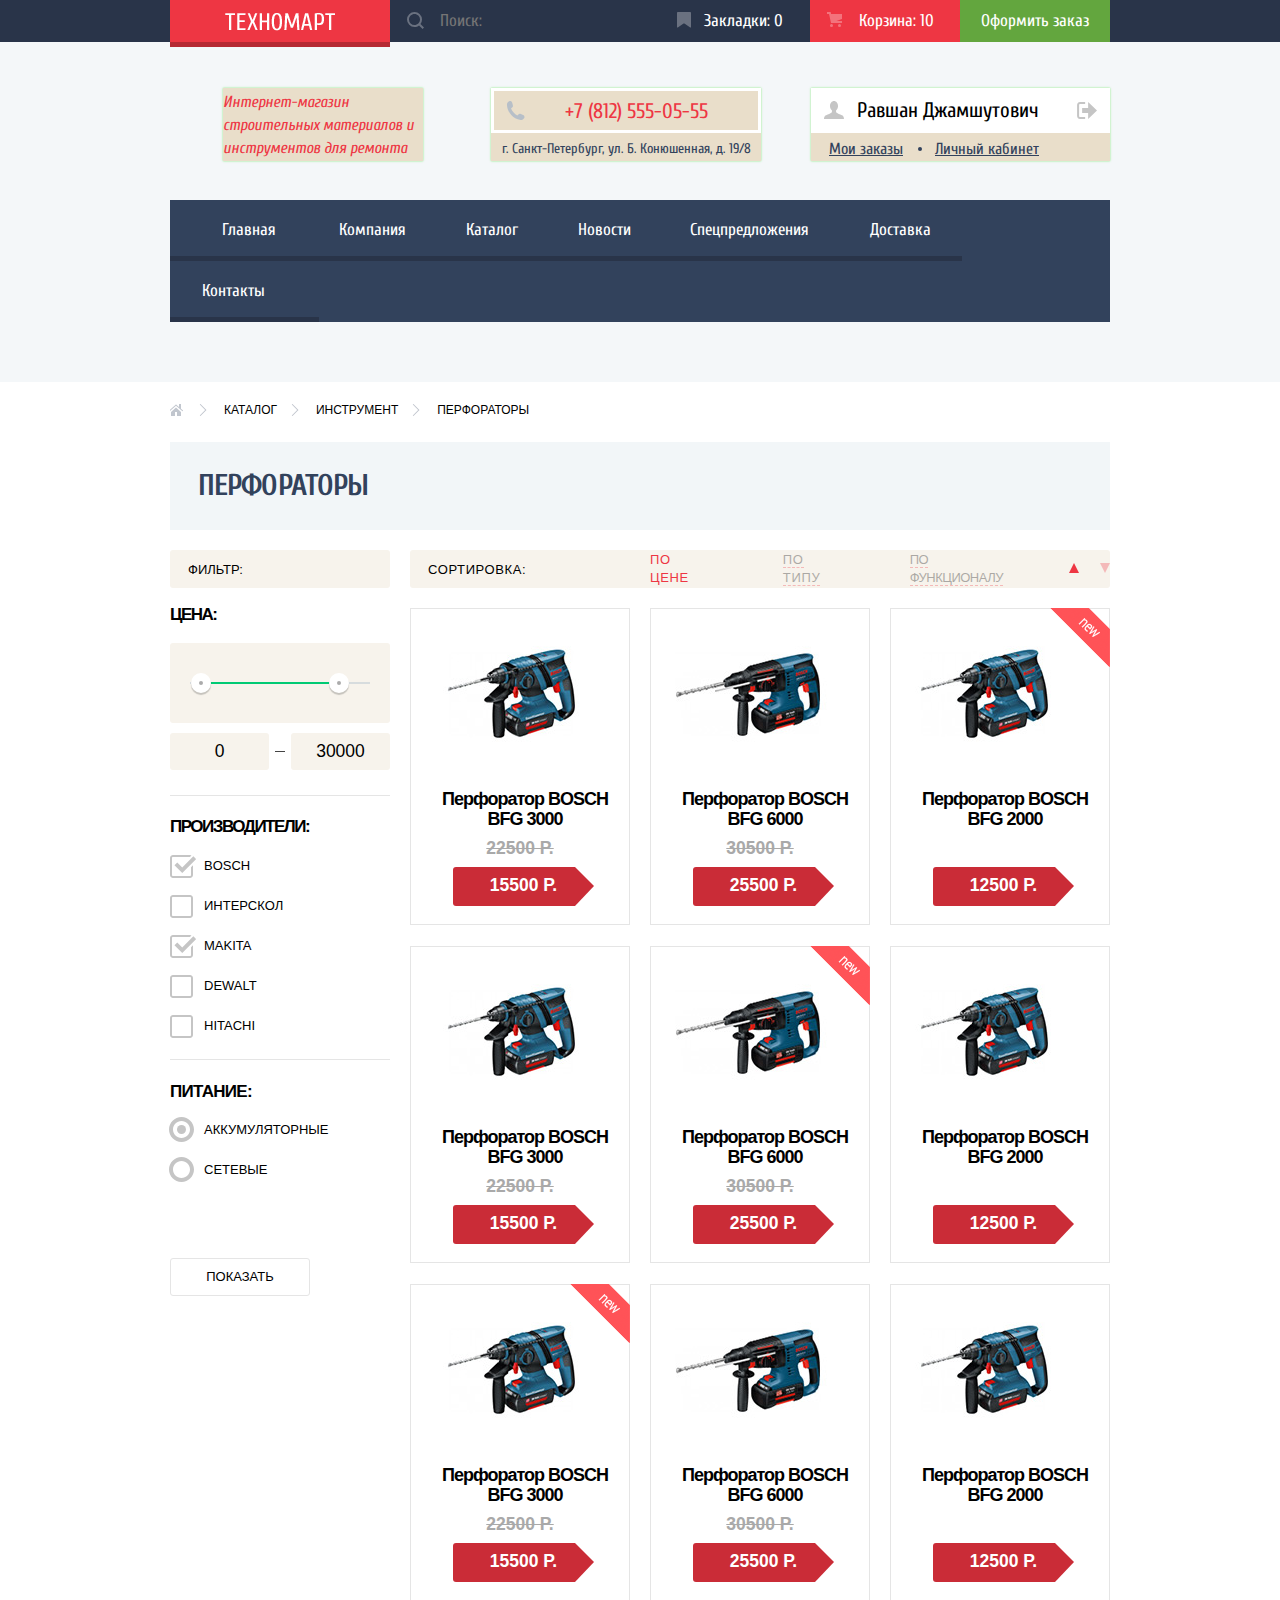
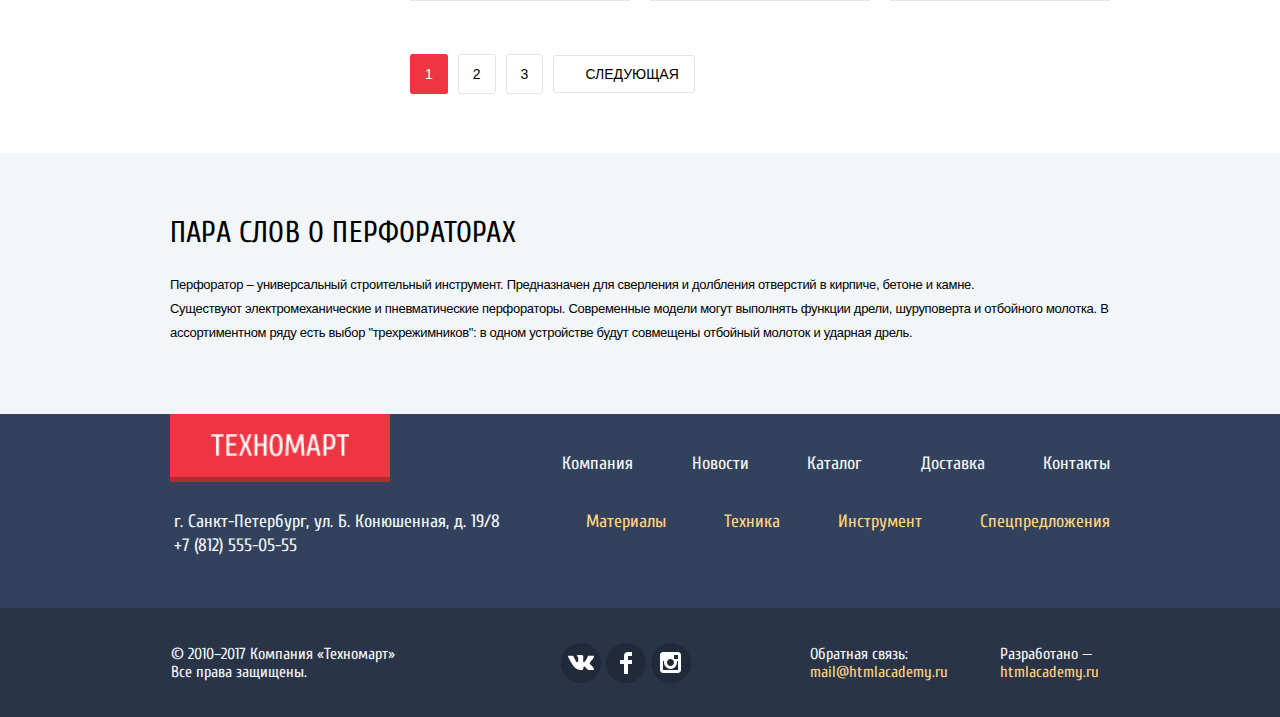
==== catalog.html @ fcebf8bf "Испавлена разметка в каталоге. Открытие/закрытие модальной формы карты" ====
<!DOCTYPE html>
<html lang="ru">
  <head>
    <meta charset="utf-8" />
    <title>Техномарт: каталог</title>
    <link href="https://fonts.googleapis.com/css?family=Cuprum:400,400i,700,700i|PT+Sans:400,700&amp;subset=cyrillic" rel="stylesheet">
    <link rel="stylesheet" href="css/normalize.min.css">
    <link rel="stylesheet" href="css/stylesheet.css">
  </head>
  <body class="inner-page">
    <h1 class="visually-hidden">Техномарт - интернет-магазин стоительных материалов и инструментов для ремонта</h1>

    <header class="main-header">
      <div class="main-header-wrapper">
          <div class="container">
          <section class="main-header-panel">
            <h2 class="visually-hidden">Верхняя панель</h2>

            <a class="main-logo" href="index.html"><img src="img/logo.png" class="main-logo-img" width="110" height="18" alt="Техномарт"></a>
            <form class="search-form" action="https://echo.htmlacademy.ru" method="get">
              <input type="text" class="search-input" name="panel-search" id="search-field" placeholder="Поиск:">
              <label for="search-field" class="search-label">
                <span class="visually-hidden">Поиск:</span>
                <svg xmlns="http://www.w3.org/2000/svg"  class="icon-search" width="17" height="17" viewBox="0 0 17 17"><path d="M17 15.586l-3.542-3.542A7.465 7.465 0 0 0 15 7.5 7.5 7.5 0 1 0 7.5 15c1.71 0 3.282-.579 4.544-1.542L15.586 17 17 15.586zM2 7.5C2 4.467 4.467 2 7.5 2 10.532 2 13 4.467 13 7.5c0 3.032-2.468 5.5-5.5 5.5A5.506 5.506 0 0 1 2 7.5z"/></svg>
              </label>
            </form>
            <a class="main-header-panel-bookmarks" href="bookmarks.html">
              Закладки:
              <span class="main-header-panel-bookmarks-num">0</span>
            </a>
            <a class="main-header-panel-basket bookmarks-no-empty" href="mybasket.html">
              Корзина:
              <span class="main-header-panel-basket-num">10</span>
            </a>
            <a class="main-header-panel-makeorder" href="issueorder.html">Оформить заказ</a>
          </section>
        </div>
      </div>

      <div class="container">
        <section class="main-header-middle">
          <h2 class="visually-hidden">Секция с адресом компании и навигацией пользователя</h2>

          <p class="visually-hidden">Техномарт</p>
          <p class="main-header-middle-descriptoin">Интернет-магазин строительных материалов и инструментов для ремонта</p>
          <div class="main-header-middle-info">
            <p class="main-header-middle-tel">+7 (812) 555-05-55</p>
            <p class="main-header-middle-address">г. Санкт-Петербург, ул. Б. Конюшенная, д. 19/8</p>
          </div>

          <ul class="user-navigation-login" aria-label="Навигация пользователя">
            <li class="user-navigation-item user-general-panel">
              <a class="user-navigation-profile-link" href="profile.html">
                <svg xmlns="http://www.w3.org/2000/svg" class="icon-user" width="20" height="18" viewBox="0 0 20 18"><path d="M17.881 14.166c-2.144-.735-4.256-1.666-5.207-2.39-.657-.501-.77-1.618-.517-2.415 1.118-.903 1.864-2.477 1.864-4.278C14.021 2.276 12.221 0 10 0S5.979 2.276 5.979 5.083c0 1.801.746 3.374 1.863 4.277.253.798.141 1.915-.517 2.416-.95.724-3.063 1.654-5.207 2.39S0 18 0 18h20s.025-3.099-2.119-3.834z"/></svg>
                Равшан Джамшутович
              </a>
              <a class="user-navigation-logout-link" href="logout.html">
                <svg xmlns="http://www.w3.org/2000/svg" class="icon-logout" width="21" height="17" viewBox="0 0 21 17"><path d="M21 8.5L12.125 0v6h-6v5h6v6z"/><path d="M3.106 13.952V3.048c.018-.376.171-1.057 1.01-1.057h5.027V0H4.116C1.938 0 1.112 1.81 1.087 3.027v10.946C1.112 15.189 1.938 17 4.116 17h5.027v-1.99H4.116c-.839 0-.992-.683-1.01-1.058z"/></g></svg>
              </a>
            </li>
            <li class="user-navigation-item"><a class="user-navigation-orders" href="myorders.html">Мои заказы</a></li>
            <li class="user-navigation-item"><a class="user-navigation-privatearea" href="privatearea.html">Личный кабинет</a></li>
          </ul>
        </section>

        <nav class="main-navigation">
          <ul class="site-navigation" aria-label="Навигация по основным разделам сайта">
            <li class="site-navigation-item"><a class="site-navigation-link" href="index.html">Главная</a></li>
            <li class="site-navigation-item"><a class="site-navigation-link" href="company.html">Компания</a></li>
            <li class="site-navigation-item"><a class="site-navigation-link site-navigation-current">Каталог</a></li>
            <li class="site-navigation-item"><a class="site-navigation-link" href="news.html">Новости</a></li>
            <li class="site-navigation-item"><a class="site-navigation-link" href="specialoffers.html">Спецпредложения</a></li>
            <li class="site-navigation-item"><a class="site-navigation-link" href="delivery.html">Доставка</a></li>
            <li class="site-navigation-item"><a class="site-navigation-link" href="contacts.html">Контакты</a></li>
          </ul>
        </nav>
      </div>
    </header>

    <main class="main-container">
      <div class="container">
        <h1 class="visually-hidden">Каталог товаров</h1>

        <ul class="breadcrumps">
          <li class="breadcrumps-item">
            <a class="breadcrumps-link" href="index.html">Главная</a>
          </li>
          <li class="breadcrumps-item">
            <a class="breadcrumps-link" href="catalog.html">Каталог</a>
          </li>
          <li class="breadcrumps-item">
            <a class="breadcrumps-link" href="tools.html">Инструмент</a>
          </li>
          <li class="breadcrumps-item breadcrumps-current">Перфораторы</li>
        </ul>

        <h2 class="catalog-caption-category">Перфораторы</h2>

        <div class="catalog-columns">
          <section class="filters">
            <h3 class="filter-title">Фильтр:</h3>

            <form class="filters-form" action="https://echo.htmlacademy.ru" method="get">
              <fieldset class="filter-by-price">
                <legend class="price-title">Цена:</legend>
                <!--ползунок с двумя бегунками-->

                  <div class="range-body">
                    <div class="range-scale">
                      <div class="range-scale-current">
                        <span class="range-sliders range-slider-min" tabindex="0"></span>
                        <span class="range-sliders range-slider-max" tabindex="0"></span>
                      </div>
                    </div>
                  </div>

                <p class="price-min-max-number">
                  <input type="text" class="price-input price-input-min" size="6" name="price-min" value="0" aria-label="Минимальня цена">
                  <span class="decorotive-dash"></span>
                  <input type="text" class="price-input price-input-max" size="6" name="price-max" value="30000" aria-label="Максимальная цена">
                </p>
              </fieldset>

              <fieldset class="filter-by-manufacturers">
                <legend class="manufacturers-title">Производители:</legend>

                <ul class="filter-list">
                  <li class="filter-item">
                    <input type="checkbox" class="visually-hidden filter-input filter-input-checkbox" name="BOSCH" id="filter-BOSCH" checked>
                    <label for="filter-BOSCH" class="filter-checkbox-label">BOSCH</label>
                  </li>
                  <li class="filter-item">
                    <input type="checkbox" class="visually-hidden filter-input filter-input-checkbox" name="interskol" id="filter-interskol">
                    <label for="filter-interskol" class="filter-checkbox-label">
                      Интерскол
                    </label>
                  </li>
                  <li class="filter-item">
                    <input type="checkbox" class="visually-hidden filter-input filter-input-checkbox" name="makita" id="filter-makita" checked>
                    <label for="filter-makita" class="filter-checkbox-label">
                      Makita
                    </label>
                  </li>
                  <li class="filter-item">
                    <input type="checkbox" class="visually-hidden filter-input filter-input-checkbox" name="dewalt" id="filter-dewalt">
                    <label for="filter-dewalt" class="filter-checkbox-label">
                      DeWalt
                    </label>
                  </li>
                  <li class="filter-item">
                    <input type="checkbox" class="visually-hidden filter-input filter-input-checkbox" name="hitachi" id="filter-hitachi">
                    <label for="filter-hitachi" class="filter-checkbox-label">
                      Hitachi
                    </label>
                  </li>
                </ul>
              </fieldset>

              <fieldset class="filter-by-energy">
                <legend class="energy-title">Питание:</legend>

                <ul class="filter-list">
                  <li class="filter-item">
                    <input type="radio" class="visually-hidden filter-input filter-input-radio" name="method-of-power" id="filter-akb" checked>
                    <label for="filter-akb" class="filter-label-radio">Аккумуляторные</label>
                  </li>
                  <li class="filter-item">
                    <input type="radio" class="visually-hidden filter-input filter-input-radio" name="method-of-power" id="filter-net">
                    <label for="filter-net"  class="filter-label-radio">Сетевые</label>
                  </li>
                </ul>
              </fieldset>

              <button type="submit" name="filter-btn-show" class="button btn-show">Показать</button>
            </form>
          </section>
          <div class="catalog-subcolumns">
            <section class="sorting">
              <h3 class="visually-hidden">Сортировка</h3>

              <p class="sorting-p">
                Сортировка:
                <ul class="sorting-list">
                  <li class="sorting-item sort-item-current"><a class="sorting-link sorting-link-current sorting-link-by-price" href="#">по цене</a></li>
                  <li class="sorting-item"><a class="sorting-link sorting-link-by-type" href="#">по типу</a></li>
                  <li class="sorting-item"><a class="sorting-link sorting-link-by-functions" href="#">по функционалу</a></li>
                  <li class="sorting-item sort-item-current">
                    <a class="arrow sorting-link-arrowup sorting-link-current" href="/catalog.html?ordered=desc"><span class="visually-hidden">Сортировать по возрастанию</span></a>
                  </li>
                  <li class="sorting-item">
                    <a class="arrow sorting-link-arrodown" href="/catalog.html?ordered=asc"><span class="visually-hidden">Сортировать по убыванию</span></a>
                  </li>
                </ul>
              </p>
            </section>

            <section class="сatalog">
              <h3 class="visually-hidden">Товары</h3>

              <ul class="goods-list">
                <li class="goods-item">
                  <article class="goods-item-card" tabindex="0">
                    <a class="goods-item-link" tabindex="-1" href="BFG3000.html">
                      <h3 class="goods-item-title">Перфоратор BOSCH BFG 3000</h3>
                      <img class="goods-item-picture" src="img/bfg3000.jpg" width="215" height="140" alt="Перфоратор BOSCH BFG 3000">
                    </a>
                    <p class="goods-item-price-old" aria-label="Старая цена">22500 р.</p>
                    <p class="goods-item-price-current" aria-label="Текущая цена">15500 р.</p>
                    <p class="goods-item-action-bottons">
                      <a class="button goods-item-btn-buy" href="orderinfo.html">Купить</a>
                      <a class="button goods-item-btn-inbookmarks" href="bookmarks.html">В закладки</a>
                    </p>
                  </article>
                </li>
                <li class="goods-item">
                  <article class="goods-item-card" tabindex="0">
                    <a class="goods-item-link" tabindex="-1" href="BFG6000.html">
                      <h3 class="goods-item-title">Перфоратор BOSCH BFG 6000</h3>
                      <img class="goods-item-picture" src="img/bfg6000.jpg" width="215" height="140" alt="Перфоратор BOSCH BFG 6000">
                    </a>
                    <p class="goods-item-price-old" aria-label="Старая цена">30500 р.</p>
                    <p class="goods-item-price-current" aria-label="Текущая цена">25500 р.</p>
                    <p class="goods-item-action-bottons">
                      <a class="button goods-item-btn-buy" href="orderinfo.html">Купить</a>
                      <a class="button goods-item-btn-inbookmarks" href="bookmarks.html">В закладки</a>
                    </p>
                  </article>
                </li>
                <li class="goods-item">
                  <article class="goods-item-card" tabindex="0">
                    <div class="flag flag-new">Новинка</div>
                    <a class="goods-item-link" tabindex="-1" href="BFG2000.html">
                      <h3 class="goods-item-title">Перфоратор BOSCH BFG 2000</h3>
                      <img class="goods-item-picture" src="img/bfg2000.jpg" width="215" height="140" alt="Перфоратор BOSCH BFG 2000">
                    </a>
                    <p class="goods-item-price-old" aria-label="Цена не менялась"></p> <!--оставил,чтоб разметка была ровной-->
                    <p class="goods-item-price-current">12500 р.</p>
                    <p class="goods-item-action-bottons">
                      <a class="button goods-item-btn-buy" href="orderinfo.html">Купить</a>
                      <a class="button goods-item-btn-inbookmarks" href="bookmarks.html">В закладки</a>
                    </p>
                  </article>
                </li>
                <li class="goods-item">
                  <article class="goods-item-card" tabindex="0">
                    <a class="goods-item-link" tabindex="-1" href="BFG3000.html">
                      <h3 class="goods-item-title">Перфоратор BOSCH BFG 3000</h3>
                      <img class="goods-item-picture" src="img/bfg3000.jpg" width="215" height="140" alt="Перфоратор BOSCH BFG 3000">
                    </a>
                    <p class="goods-item-price-old" aria-label="Старая цена">22500 р.</p>
                    <p class="goods-item-price-current" aria-label="Текущая цена">15500 р.</p>
                    <p class="goods-item-action-bottons">
                      <a class="button goods-item-btn-buy" href="orderinfo.html">Купить</a>
                      <a class="button goods-item-btn-inbookmarks" href="bookmarks.html">В закладки</a>
                    </p>
                  </article>
                </li>
                <li class="goods-item">
                  <article class="goods-item-card" tabindex="0">
                    <div class="flag flag-new">Новинка</div>
                    <a class="goods-item-link" tabindex="-1" href="BFG6000.html">
                      <h3 class="goods-item-title">Перфоратор BOSCH BFG 6000</h3>
                      <img class="goods-item-picture" src="img/bfg6000.jpg" width="215" height="140" alt="Перфоратор BOSCH BFG 6000">
                    </a>
                    <p class="goods-item-price-old" aria-label="Старая цена">30500 р.</p>
                    <p class="goods-item-price-current" aria-label="Текущая цена">25500 р.</p>
                    <p class="goods-item-action-bottons">
                      <a class="button goods-item-btn-buy" href="orderinfo.html">Купить</a>
                      <a class="button goods-item-btn-inbookmarks" href="bookmarks.html">В закладки</a>
                    </p>
                  </article>
                </li>
                <li class="goods-item">
                  <article class="goods-item-card" tabindex="0">
                    <a class="goods-item-link" tabindex="-1" href="BFG2000.html">
                      <h3 class="goods-item-title">Перфоратор BOSCH BFG 2000</h3>
                      <img class="goods-item-picture" src="img/bfg2000.jpg" width="215" height="140" alt="Перфоратор BOSCH BFG 2000">
                    </a>
                    <p class="goods-item-price-old" aria-label="Цена не менялась"></p> <!--оставил,чтоб разметка была ровной-->
                    <p class="goods-item-price-current" aria-label="Текущая цена">12500 р.</p>
                    <p class="goods-item-action-bottons">
                      <a class="button goods-item-btn-buy" href="orderinfo.html">Купить</a>
                      <a class="button goods-item-btn-inbookmarks" href="bookmarks.html">В закладки</a>
                    </p>
                  </article>
                </li>
                <li class="goods-item">
                  <article class="goods-item-card" tabindex="0">
                    <div class="flag flag-new">Новинка</div>
                    <a class="goods-item-link" tabindex="-1" href="BFG3000.html">
                      <h3 class="goods-item-title">Перфоратор BOSCH BFG 3000</h3>
                      <img class="goods-item-picture" src="img/bfg3000.jpg" width="215" height="140" alt="Перфоратор BOSCH BFG 3000">
                    </a>
                    <p class="goods-item-price-old" aria-label="Старая цена">22500 р.</p>
                    <p class="goods-item-price-current" aria-label="Текущая цена">15500 р.</p>
                    <p class="goods-item-action-bottons">
                      <a class="button goods-item-btn-buy" href="orderinfo.html">Купить</a>
                      <a class="button goods-item-btn-inbookmarks" href="bookmarks.html">В закладки</a>
                    </p>
                  </article>
                </li>
                <li class="goods-item">
                  <article class="goods-item-card" tabindex="0">
                    <a class="goods-item-link" tabindex="-1" href="BFG6000.html">
                      <h3 class="goods-item-title">Перфоратор BOSCH BFG 6000</h3>
                      <img class="goods-item-picture" src="img/bfg6000.jpg" width="215" height="140" alt="Перфоратор BOSCH BFG 6000">
                    </a>
                    <p class="goods-item-price-old" aria-label="Старая цена">30500 р.</p>
                    <p class="goods-item-price-current" aria-label="Текущая цена">25500 р.</p>
                    <p class="goods-item-action-bottons">
                      <a class="button goods-item-btn-buy" href="orderinfo.html">Купить</a>
                      <a class="button goods-item-btn-inbookmarks" href="bookmarks.html">В закладки</a>
                    </p>
                  </article>
                </li>
                <li class="goods-item">
                  <article class="goods-item-card" tabindex="0">
                    <a class="goods-item-link" tabindex="-1" href="BFG2000.html">
                      <h3 class="goods-item-title">Перфоратор BOSCH BFG 2000</h3>
                      <img class="goods-item-picture" src="img/bfg2000.jpg" width="215" height="140" alt="Перфоратор BOSCH BFG 2000">
                    </a>
                    <p class="goods-item-price-old" aria-label="Цена не менялась"></p> <!--оставил,чтоб было ровненько-->
                    <p class="goods-item-price-current" aria-label="Текущая цена">12500 р.</p>
                    <p class="goods-item-action-bottons">
                      <a class="button goods-item-btn-buy" href="orderinfo.html">Купить</a>
                      <a class="button goods-item-btn-inbookmarks" href="bookmarks.html">В закладки</a>
                    </p>
                  </article>
                </li>
              </ul>


              <ul class="pagination-list">
                <!--на слайде этого нет, значит не нужно?
                  <li class="pagination-item avaliability-pre"><a class="pagination-link" href="pre.html">Пердыдущая</a></li>
                -->
                <li class="pagination-item pagination-item-current"><a class="pagination-link" aria-label="Текущая страница">1</a></li>
                <li class="pagination-item"><a class="pagination-link" href="page2.html" aria-label="Перейти на страницу">2</a></li>
                <li class="pagination-item"><a class="pagination-link" href="page3.html" aria-label="Перейти на страницу">3</a></li>
                <li class="pagination-item avaliability-next" ><a class="pagination-link" href="next.html" aria-label="Страница">Следующая</a></li>
              </ul>

            </section>
          </div>
        </div>
      </div>
      <section class="about-product">
        <div class="container">
          <h2 class="about-product-title">Пара слов о перфораторах</h2>

          <p class="about-product-p">
            <p class="about-product-p">
              Перфоратор &#8211; универсальный строительный инструмент. Предназначен для сверления и долбления отверстий в кирпиче, бетоне и камне.
            </p>
            <p class="about-product-p">
              Существуют электромеханические и пневматические перфораторы. Современные модели могут выполнять функции дрели, шуруповерта и отбойного молотка. В ассортиментном ряду есть выбор "трехрежимников": в одном устройстве будут совмещены отбойный молоток и ударная дрель.
            </p>
          </p>
        </div>
      </section>

    </main>

    <footer class="main-footer">
        <div class="container">
          <section class="footer-top" aria-label="Навигация по основным разделам сайта">
            <h2 class="visually-hidden">Секция с навигацией по сайту</h2>

            <a class="main-logo logo-footer" href="index.html"><img src="img/logo.png" class="main-logo-img" width="138" height="23" alt="Техномарт"></a>
            <ul class="footer-top-nav-list">
              <li class="footer-top-nav-item"><a class="footer-site-link" href="company.html">Компания</a></li>
              <li class="footer-top-nav-item"><a class="footer-site-link" href="news.html">Новости</a></li>
              <li class="footer-top-nav-item"><a class="footer-site-link" href="catalog.html">Каталог</a></li>
              <li class="footer-top-nav-item"><a class="footer-site-link" href="delivery.html">Доставка</a></li>
              <li class="footer-top-nav-item"><a class="footer-site-link" href="contacts.html">Контакты</a></li>
            </ul>
          </section>

          <section class="footer-middle">
            <h2 class="visually-hidden">Секция с адресом компании и навигацией по товарам</h2>

            <div class="footer-middle-info">
              <p class="footer-middle-p footer-middle-address" aria-label="Наш адрес">
                г. Санкт-Петербург, ул. Б. Конюшенная, д. 19/8
              </p>
              <p class="footer-middle-p footer-middle-phone" aria-label="Наш телефон">
                +7 (812) 555-05-55
              </p>
            </div>

            <ul class="footer-promo-navigation" aria-label="Навигация по разделам товаров">
              <li class="footer-promo-item"><a class="footer-promo-link" href="materials.html">Материалы</a></li>
              <li class="footer-promo-item"><a class="footer-promo-link" href="equipment.html">Техника</a></li>
              <li class="footer-promo-item"><a class="footer-promo-link" href="tools.html">Инструмент</a></li>
              <li class="footer-promo-item"><a class="footer-promo-link" href="specialoffers.html">Спецпредложения</a></li>
            </ul>
          </section>
        </div>

        <section class="footer-bottom">
          <div class="container footer-bottom-wrapper">

            <h2 class="visually-hidden">Секция с копирайтом, сылками на соцсети и обратная связь</h2>

            <p class="copyright" aria-label="copyright">
              &#169 2010&#8211;2017 Компания &#171Техномарт&#187
              Все права защищены.
            </p>

            <ul class="social-list" aria-label="Читайте нас в соцсетях">
              <li class="social-item"><a class="social-link" href="https://vk.com" aria-label="ВКонтакте"></a></li>
              <li class="social-item"><a class="social-link" href="http://facebook.ru" aria-label="Фейсбук"></a></li>
              <li class="social-item"><a class="social-link" href="http://instagram.ru" aria-label="Инстаграм"></a></li>
            </ul>

            <p class="feedback">
              Обратная связь:
              <a class="footer-link" href="mailto:mail@htmlacademy.ru">mail@htmlacademy.ru</a>
            </p>
            <p class="developedby">
              Разработано &#8212; <a class="developedby-link" href="https://htmlacademy.ru/intensive/htmlcss">htmlacademy.ru</a>
            </p>
          </div>
        </section>
    </footer>

    <section class="modal modal-write-us">
        <h2 class="visually-hidden">Форма обратной связи</h2>
        <form class="write-us-form" method="POST" action="https://echo.htmlacademy.ru">
          <div class="form-wrapper">
            <p class="write-us-user">
              <label class="write-us-name" for="userNameField">Ваше имя:</label>
              <input type="text" name="userName" id="userNameField" class="write-us-input" placeholder="Ваше имя">
            </p>
            <p class="write-us-email">
              <label class="write-us-email" for="userEmailField">Ваш e-mail:</label>
              <input type="email" name="userEmail" id="userEmailField" class="write-us-input" placeholder="Ваш e-mail">
            </p>
            <p class="write-us-text">
              <label class="write-us-letter" for="letterField">Текст письма:</label>
              <textarea name="content-of-letter" class="text-of-letter" id="letterField" cols="47" rows="8" placeholder="В свободной форме"></textarea>
            </p>
          </div>

          <p class="btn-wrapper">
            <button type="submit" name="btn-send" class="button write-us-btn-send">Отправить</button>
          </p>

          <button type="button" name="btn-close" class="button-close write-us-btn-close"><span class="visually-hidden">Закрыть</span></button>
        </form>
      </section>

      <section class="modal modal-order-info">
        <div class="order-info-form">
          <div class="order-info-wrapper">
            <h2 class="visually-hidden">Информация о заказе</h2>
            <p class="order-info-p">
              Товар добавлен в корзину!
            </p>
          </div>
          <p class="order-info-buttons">
            <a class="button order-info-btn-issueorder" href="issueorder.html">Оформить заказ</a>
            <a name="continuetobay" class="button order-info-btn-continue">Продолжить покупки</a>
          </p>

          <button type="button" name="btn-close" class="button-close order-info-btn-close"><span class="visually-hidden">Закрыть</span></button>
        </div>
      </section>
  </body>
</html>
---- css/stylesheet.css ----
body {
  margin: 0;
  padding: 0;

  min-width: 960px;
}

a {
  text-decoration: none;
}

.button {
  display: inline-block;

  font-family: 'Cuprum', Arial, sans-serif;
  font-size: 14px;
  line-height: 17.5px;

  text-align: center;
  vertical-align: middle;
  text-transform: uppercase;
  color: #ffffff;
}

.button:hover,
.button:focus {
  background-color: #ca2c37;
}

.button:active {
  background-color: #ba2732;
}


.visually-hidden /*:not(:focus):not(:active)*/ {
  position: absolute;

  width: 1px;
  height: 1px;
  margin: -1px;
  padding: 0;
  border: 0;

  white-space: nowrap;
  clip-path: inset(100%);
  clip: rect(0 0 0 0);
  overflow: hidden;
}

.container {
  width: 960px;
  margin: 0 auto;
  padding: 0 10px;

  box-sizing: border-box;
}

.main-header {
  padding-bottom: 60px;
  background-color: #f4f7f9;
}

.main-page .main-header {
  margin-bottom: 59px;
}

.inner-page .main-header {
  margin-bottom: 20px;
}

/*--- Верхняя панель в хейдере ---*/

.main-header-panel {
  font-family: 'Cuprum', Arial, sans-serif;
  font-size: 17px;
  line-height: 18px;

  color: #ffffff;
  background-color: #293449;
}

.main-header-panel {
  margin-bottom: 46px;
  display: flex;
  flex-wrap: wrap;
}

.main-header-wrapper {
  width: 100%;
  background-color: #293449;
}

.search-input,
.main-header-panel-bookmarks,
.main-header-panel-bookmarks-num,
.main-header-panel-basket,
.main-header-panel-basket-num,
.main-header-panel-makeorder {
  color: inherit;
  background-color: inherit;
}

.search-form {
  flex-grow: 1;

  display: flex;
  flex-direction: row-reverse;
  align-items: stretch;
}

.search-input {
  border: 0;
  flex-grow: 1;
  outline: none;
}

.search-label {
  padding: 12px 14px 0 17px;
}

.icon-search {
  opacity: 0.3;
  fill: #ffffff;
  background-color: transparent;
}

.search-input::placeholder {
  fill: #ffffff;
  opacity: 1;
}

.search-input:hover,
.search-input:hover ~ .search-label {
  color: #ffffff;
  background-color: #212a3a;
}

.search-input:hover ~ .search-label .icon-search {
  opacity: 1;
  background-color: transparent;
}

.search-input:focus {
  color: #000000;
  background-color: #ffffff;
}

.search-input:focus ~ .search-label {
  background-color: #ffffff;
}

.search-input:focus + .search-label .icon-search {
  opacity: 1;
  fill: #ee3643;
}

.search-input:active + .search-label .icon-search {
  opacity: 0.5;
  background-color: transparent;
}

.main-logo,
.bookmarks-no-empty {
  color: #ffffff;
  background-color: #ee3643;
}

.main-header-panel-bookmarks,
.main-header-panel-basket,
.main-header-panel-makeorder {
  box-sizing: border-box;
  padding: 12px 0;
  width: 150px;
}

.main-header-panel-makeorder {
  text-align: center;
}

.main-header-panel-bookmarks {
  position: relative;
  padding-left: 44px;
}

.main-header-panel-bookmarks::before {
  content: "";
  position: absolute;
  left: 17px;
  top: 12px;

  width: 14px;
  height: 17px;
  opacity: 0.3;

  background-image: url("../img/icon-bookmark.svg");
  background-repeat: no-repeat;
  background-position: 0 0;
}

.main-header-panel-basket {
  position: relative;
  padding-left: 49px;
}

.main-header-panel-basket::before {
  content: "";
  position: absolute;
  left: 17px;
  top: 12px;

  width: 15px;
  height: 15px;
  opacity: 0.3;

  background-image: url("../img/icon-cart.svg");
  background-repeat: no-repeat;
  background-position: 0 0;
}

.main-header-panel-bookmarks:hover::before,
.main-header-panel-bookmarks:focus::before,
.main-header-panel-basket:hover::before,
.main-header-panel-basket:focus::before {
  content: "";
  opacity: 1;
}

.main-header-panel-bookmarks:active::before,
.main-header-panel-basket:active::before {
  content: "";
  opacity: 0.5;
}

.main-logo {
  margin-bottom: -5px;
  padding: 13px 0 11px;
  width: 220px;
  text-align: center;
  box-shadow: inset 0 -5px rgba(0, 0, 0, 0.24);
}

.logo-footer {
  padding: 20px 0px 18px;
  box-shadow: inset 0 -5px rgba(0, 0, 0, 0.24);
}

.main-logo:hover,
.main-logo:focus {
  color: #ffffff;
  background-color: #ca2c37;
}

.main-logo:active {
  color: #ffffff;
  background-color: #ba2732;
}

.search-input:hover,
.main-header-panel-bookmarks:hover,
.main-header-panel-bookmarks:focus,
.main-header-panel-basket:hover,
.main-header-panel-basket:focus {
  color: #ffffff;
  background-color: #212a3a;
}

.search-input:focus {
  color: #000000;
  background-color: #ffffff;
}
/*
.icon-search,
.icon-bookmark,
.icon-basket {
  opacity: 0.3;
  background-color: transparent;
}

.main-header-panel-bookmarks:hover .icon-bookmark {
  opacity: 1;
  background-color: transparent;
}

.main-header-panel-basket:hover .icon-basket {
  opacity: 1;
  background-color: transparent;
}
*/
.main-header-panel-bookmarks:active,
.main-header-panel-basket:active {
  color: rgba(255, 255, 255, 0.6);
  background-color: #161d29;
}
/*
.main-header-panel-bookmarks:active .icon-bookmark,
.main-header-panel-basket:active .icon-basket{
  opacity: 0.5;
  background-color: transparent;
}
*/

.main-header-panel-makeorder {
  color: #ffffff;
  background-color: #63a63e;
}

.main-header-panel-makeorder:hover,
.main-header-panel-makeorder:focus {
  color: #ffffff;
  background-color: #5fbb2d;
}

.main-header-panel-makeorder:active {
  color: rgba(255, 255, 255, 0.5);
  background-color: #518534;
}

/*--- Средняя панель в хейдере ---*/

.main-header-middle {
  font-family: 'Cuprum', Arial, sans-serif;
  font-size: 21px;
  line-height: 21px;

  color: #000000;
  background-color: #f4f7f9;

  display: flex;
  flex-wrap: wrap;
  justify-content: flex-end;

  margin-bottom: 39px;
}

.main-header-middle-descriptoin {
  margin: 0;
  padding: 0;
  padding-top: 3px;

  width: 200px;

  font-family: inherit;
  font-size: 16px;
  font-style: italic;
  line-height: 23px;

  color: #ee3643;
}

.main-header-middle-info {
  margin-left: 68px;
  width: 270px;

  display: flex;
  flex-direction: column;
  justify-content: space-between;
}

.main-header-middle-descriptoin,
.main-header-middle-info,
.user-navigation {
  /* временные границы */
  background-color: rgba(192, 127, 15, 0.2);
  box-shadow: 0 0 2px rgba(47, 228, 23, 0.548);
}

.main-header-middle-tel {
  margin: 0;
  margin-bottom: 4px;
  padding: 10px 0 8px 71px;

  font: inherit;
  color: #ee3643;
  border: 3px solid #ffffff;

  background-image: url("../img/icon-phone.svg");
  background-repeat: no-repeat;
  background-position: 12px 10px;
}

.main-header-middle-address {
  margin: 0;
  padding: 0;

  font-family: inherit;
  font-size: 14px;
  line-height: 24px;
  text-align: center;

  color: #32425c;
}

.user-navigation,
.site-navigation {
  list-style: none;

  margin: 0;
  padding: 0;
}

.user-navigation-login {
  margin: 0;
  margin-left: 50px;
  padding: 0;
  width: 299px;
  list-style: none;

  display: flex;
  flex-wrap: wrap;

  /* временные границы */
  background-color: rgba(192, 127, 15, 0.2);
  box-shadow: 0 0 2px rgba(47, 228, 23, 0.548);
}

.user-general-panel {
  display: flex;
  flex-wrap: nowrap;
  justify-content: space-between;

  width: 100%;
  height: 45px;
  margin-bottom: 1px;

  background-color: #ffffff;
}

.user-navigation-login .user-navigation-item:nth-child(2) {
  margin-left: 18px;
  margin-right: 32px;
}
/* пришлось запретить перенос в 3м пункте */
.user-navigation-login .user-navigation-item:nth-child(3) {
  white-space: nowrap;
  position: relative;
}

.user-navigation-login .user-navigation-item:nth-child(3)::before {
  content: "";
  position: absolute;
  top: 10px;
  left: -17px;

  width: 4px;
  height: 4px;

  background-color: #32425c;
  border-radius: 50%;
}

.user-navigation-login .user-navigation-orders,
.user-navigation-login .user-navigation-privatearea {
  text-decoration: underline;
  /* border-bottom: 1px solid #32425c; */
}

.user-navigation {
  margin-left: 69px;
  width: 281px;
  color: #000000;

  display: flex;
  flex-wrap: wrap;
  justify-content: space-between;
}

.user-navigation-item {
  color: #32425c;
}

.user-navigation-login-link,
.user-navigation-registration-link,
.user-navigation-profile-link {
  font: inherit;
  text-transform: none;
  color: #000000;
  background-color: #ffffff;
}

.user-navigation-login-link {
  position: relative;
  padding: 12px 26px 13px 47px;
}

.icon-login {
  position: absolute;

  width: 20px;
  height: 20px;

  top: 13px;
  left: 14px;

  fill: #c5c5c5;
}

.user-navigation-registration-link {
  padding: 12px 24px 13px;
}

.user-navigation-profile-link {
  position: relative;
  padding-top: 12px;
  padding-left: 46px;
  padding-bottom: 5px;
  padding-right: 26px;
}

.user-navigation-logout-link {
  flex-grow: 1;
}

.icon-user {
  position: absolute;
  top: 13px;
  left: 13px;
  fill: #c5c5c5;
}

.icon-logout {
  margin-top: 14px;
  margin-left: 11px;
  fill: #c5c5c5;
}

.user-navigation-logout-link:hover .icon-logout,
.user-navigation-logout-link:focus .icon-logout,
.user-navigation-profile-link:hover .icon-user,
.user-navigation-profile-link:focus .icon-user {
  fill: #32425c;
}

.user-navigation-profile-link:active,
.user-navigation-logout-link:active {
  opacity: 0.3;
}


.user-navigation-orders,
.user-navigation-privatearea {
  font-family: 'Cuprum', Arial, sans-serif;
  font-size: 16px;
  line-height: 18px;
  color: #32425c;
}

.user-navigation-orders:hover,
.user-navigation-orders:focus,
.user-navigation-privatearea:hover,
.user-navigation-privatearea:focus {
  color: #ee3643;
  /* border-bottom-color: #ee3643; */
}

.user-navigation-orders:active,
.user-navigation-privatearea:active {
  opacity: 0.3;
}

.user-navigation-login-link:hover,
.user-navigation-login-link:focus,
.user-navigation-registration-link:hover,
.user-navigation-registration-link:focus {
  color: #ee3643;
  background-color: #ffffff;
}

.user-navigation-login-link:hover .icon-login,
.user-navigation-login-link:focus .icon-login {
  fill: #32425c;
}

.user-navigation-login-link:active,
.user-navigation-registration-link:active {
  color: rgba(0, 0, 0, 0.3);
  background-color: #ffffff;
}

.site-navigation {
  font-family: inherit;
  font-size: 17px;
  line-height: 17px;
  color: #ffffff;
  background-color: #32425c;

  display: flex;
  flex-wrap: wrap;
}

.site-navigation .site-navigation-link {
  display: block;
  padding-top: 21px;
  padding-bottom: 23px;
  text-align: center;

  font-family: 'Cuprum', Arial, sans-serif;
  font-size: 17px;
  line-height: 17px;

  color: #ffffff;
  box-shadow: inset 0px -5px 0 0 #293449;
}

.site-navigation .site-navigation-item:first-child .site-navigation-link {
  padding-left: 52px;
  padding-right: 33px;
}

.site-navigation .site-navigation-item:nth-child(2) .site-navigation-link {
  padding-left: 30px;
  padding-right: 30px;
}

.site-navigation .site-navigation-item:nth-child(3) .site-navigation-link {
  padding-left: 30px;
  padding-right: 30px;
}

.site-navigation .site-navigation-item:nth-child(4) .site-navigation-link {
  padding-left: 30px;
  padding-right: 30px;
}

.site-navigation .site-navigation-item:nth-child(5) .site-navigation-link {
  padding-left: 29px;
  padding-right: 30px;
}

.site-navigation .site-navigation-item:nth-child(6) .site-navigation-link {
  padding-left: 31px;
  padding-right: 31px;
}

.site-navigation .site-navigation-item:nth-child(7) .site-navigation-link {
  padding-left: 32px;
  padding-right: 54px;
}


.site-navigation-link:hover,
.site-navigation-link:focus {
  background-color: #293449;
}

.site-navigation-link:active {
  color: rgba(255, 255, 255, 0.5);
  background-color: #1d2739;
}

/*--- Хлебные крошки ---*/
.breadcrumps {
  list-style: none;
  margin: 0;
  margin-bottom: 22px;
  padding: 0;

  font-family: 'PTSans', Arial, sans-serif;
  font-size: 12px;
  line-height: 17.5px;
  text-transform: uppercase;
  color: #000000;
  background-color: #ffffff;

  display: flex;
  flex-wrap: wrap;
  align-items: flex-start;
}

.breadcrumps-link {
  color: inherit;
  margin-right: 16px;
}

.breadcrumps-item:first-child .breadcrumps-link {
  display: inline-block;

  width: 15px;
  text-indent: -2000px;

  background-image: url("../img/icon-home.svg");
  background-repeat: no-repeat;
  background-position: -2px 2px;
}

.breadcrumps-item:not(:first-child) {
  position: relative;
}

.breadcrumps-item:not(:first-child)::before {
  content: "";
  position: absolute;
  top: 2px;
  left: -25px;

  width: 8px;
  height: 12px;

  background-image: url("../img/icon-right-small.svg");
  background-repeat: no-repeat;
  background-position: 50% 50%;
}

.breadcrumps-item:not(:last-child) {
  margin-right: 23px;
}



/*--- Промо-блок ---*/

.promo-block {
  display: flex;
  flex-wrap: wrap;
  align-items: flex-start;
  margin-bottom: 32px;
}

.promo-list,
.promo-slider-list,
.promo-offers-list {
  list-style: none;

  margin: 0;
  padding: 0;

  font-family: 'Cuprum', Arial, sans-serif;
  font-size: 14px;
  line-height: 17.5px;

  color: #ffffff;

  /*временный фон*/
  /*background-color: #000000;*/
}

.promo-list {
  width: 620px;
  margin-right: 20px;

  display: flex;
  flex-wrap: wrap;
}

.promo-item {
  position: relative;
  flex-grow: 1;
  margin-bottom: 20px;
}

.promo-item .flag {
  position: absolute;
  width: 60px;
  height: 59px;

  text-indent: -1000px;
  top: 0px;
  right: 0px;

  overflow: hidden;
  z-index: 10;
}

.flag-new {
  background-image: url("../img/new-flag.png");
  background-repeat: no-repeat;
  background-position: 0 0;
}

.promo-item:first-child {
  margin-right: 20px;
}

.promo-offers-list {
  flex-grow: 1;
}

.promo-list .promo-item-title,
.promo-offers-list .promo-item-title {
  font-family: inherit;
  font-weight: bold;
  font-size: 24px;
  line-height: 30px;
}

.promo-list .promo-item-title {
  margin: 20px 0 13px 22px;
}

.promo-offers-list .promo-item-title {
  margin: 19px 0 13px 22px;
}

.promo-slider-list {
  width: 620px;
}

.promo-slider-list .promo-slider-header {
  font-family: inherit;
  font-weight: bold;
  font-size: 36px;
  line-height: 36px;

  margin: 23px 0 0 24px;
  text-transform: uppercase;

  /*временный фон*/
  /* background-color: #000000; */
}

.promo-slider-list .promo-slider-p {
  font-family: inherit;
  font-size: 18px;
  line-height: 24px;

  margin: 3px 0 0 25px;

  /*временный фон*/
  /* background-color: #000000; */
}

.promo-slider-item {
  position: relative;
}

.promo-slider-item:not(:first-child) {
  display: none;
}

.promo-slider-picture {
  position: absolute;
  top: -23px;
  left: 0;
  z-index: -1;
}

.btn-promo {
  width: 135px;
  /* height: 38px; */
  border-radius: 3px;

  margin-left: 25px;
  margin-bottom: 23px;
  padding-top: 10px;
  padding-bottom: 10px;

  background-color: rgba(0, 0, 0, 0.1);
}

.btn-promo:hover,
.btn-promo:focus {
  opacity: 0.2;
}

.btn-promo:active {
  opacity: 0.3;
}

.promo-offers-list .btn-promo {
  margin-left: 22px;
  margin-bottom: 22px;
  padding-top: 10px;
  padding-bottom: 10px;
}

.promo-slider-btn-open {
  display: inline-block;

  padding-top: 10px;
  padding-bottom: 10px;
  width: 195px;
  border-radius: 3px;

  position: absolute;
  top: 206px;
  left: 25px;

  background-color: #ee3643;
}

.promo-slider-btnleft,
.promo-slider-btnright {
  position: absolute;
  display: block;
  top: 116px;

  width: 22px;
  height: 40px;

  background-repeat: no-repeat;
  background-position: 0 0;
}

.promo-slider-btnleft {
  background-image: url("../img/icon-left.svg");
  left: 25px;
}

.promo-slider-btnright {
  background-image: url("../img/icon-right.svg");
  right: 20px;
}

.slider-indicator-list {
  position: absolute;
  top: 206px;
  left: 295px;
}

.promo-list .promo-item:first-child {
  background-color: #ffbf47;
  background-image: url("../img/icon-1.svg");
  background-repeat: no-repeat;
  background-position: 212px 30px;
  background-size: 46px 66px;
  }

.promo-list .promo-item:nth-child(2) {
  background-color: #3bbce3;
  background-image: url("../img/icon-2.svg");
  background-repeat: no-repeat;
  background-position: 197px 30px;
  background-size: 75px 66px;
}

.promo-offers-item {
  margin: 0;
  margin-bottom: 20px;
  padding: 0;
  border: 1px solid transparent;
}

.promo-offers-list .promo-offers-item:first-child {
  background-color: #dc91d8;
  background-image: url("../img/icon-3.svg");
  background-repeat: no-repeat;
  background-position: 190px 22px;
  background-size: 78px 78px;
}

.promo-offers-list .promo-offers-item:nth-child(2) {
  background-color: #8ed78f;
  background-image: url("../img/icon-4.svg");
  background-repeat: no-repeat;
  background-position: 191px 24px;
  background-size: 67px 72px;
}

.promo-offers-list .promo-offers-item:last-child {
  background-color: #ffc047;
  background-image: url("../img/icon-5.svg");
  background-repeat: no-repeat;
  background-position: 190px 28px;
  background-size: 78px 66px;
}

/*--- Блоки разделов и кнопки (в т.ч. кнопка слайдера ---*/

.caption-of-caticory {
  font-family: 'Cuprum', Arial, sans-serif;
  font-size: 30px;
  line-height: 30px;
  font-weight: normal;
  text-transform: uppercase;

  color: #32425c;
  background-color: #f9f5f0;

  margin: 0;
  margin-bottom: 20px;

  display: flex;
  justify-content: space-between;
  align-items: center;
}

.caption-of-category-populargoods {
  margin-left: 28px;
  margin-top: 30px;
  margin-bottom: 29px;
}

.caption-of-category-manufacturers {
  margin-left: 25px;
  margin-top: 30px;
  margin-bottom: 29px;
}

.caption-of-category-btn {
  display: inline-block;
  min-width: 243px;
  margin-top: -2px;
  margin-right: 24px;
  border-radius: 3px;

  font-family: inherit;
  font-size: 14px;
  line-height: 17.5px;
  font-weight: inherit;

  color: #ffffff;
  background-color: #ee3643;
}

.goods-btn {
  padding: 11px 5px 10px;
}

.manufacturers-btn {
  padding: 10px 5px 11px;
}

.catalog-caption-category {
  font-family: 'Cuprum', Arial, sans-serif;
  font-size: 30px;
  line-height: 30px;
  letter-spacing: -0.9px;
  text-transform: uppercase;

  margin: 0;
  margin-bottom: 20px;
  padding: 29px 0 29px 28px;

  color: #32425c;
  background-color: #f2f6f8;
}

/*--- Раздел популярные товары ---*/
/* в т.ч. раздел товаров в каталоге */

.сatalog {
  width: 700px;
}

.goods-list {
   list-style: none;

   margin: 0;
   margin-bottom: 1px;
   padding: 0;

   min-height: 336px;

   display: flex;
   flex-wrap: wrap;
   /* justify-content: space-between; */
}

.inner-page .goods-list {
  margin-bottom: 44px;
}

.goods-item {
  margin-right: 20px;
  margin-bottom: 23px;
  width: 220px;
}

.inner-page .goods-item:nth-child(3n) {
  margin-right: 0;
}

.main-page .goods-item:nth-child(4n) {
  margin-right: 0;
}

.goods-item-card {
  position: relative;
  display: flex;
  flex-direction: column;
  text-align: center;

  font-family: "PTSans", Arial, sans-serif;
  font-size: 18px;
  line-height: 20px;
  font-weight: bold;

  height: 100%;
  border: 1px solid #e5e5e5;

  color: #000000;
  background-color: #ffffff;
}

.goods-item-card .flag {
  position: absolute;
  width: 60px;
  height: 59px;

  text-indent: -1000px;
  top: -1px;
  right: -1px;

  overflow: hidden;
  z-index: 20;
}


.goods-item-action-bottons {
  display: none;
  position: absolute;
  top: -12px;
  left: 0;
  width: 218px;
  height: 88px;
  padding: 40px 0;

  background-color: rgba(255, 255, 255, 1);
  z-index: 10;
}

.goods-item-link {
  display: flex;
  flex-wrap: wrap;
  flex-direction: column-reverse;

  margin-top: 5px;
}

.goods-item-picture {
  max-width: 100%;
  margin-bottom: 35px;
}

.goods-item-card .goods-item-title {
  font-family: 'PTSans', Arial, sans-serif;
  font-size: 18px;
  line-height: 20px;
  font-weight: bold;
  color: #000000;

  min-height: 40px;
  /* padding: 0 17px; */
  margin-top: 0px;
  margin-bottom: 15px;
  margin-right: 20px;
  margin-left: 30px;
  letter-spacing: -1px;
}

.goods-item-price-old {
  font-family: inherit;
  font-size: 17.5px;
  line-height: 17.5px;
  font-weight: inherit;

  margin-top: -4px;
  margin-bottom: 8px;

  text-transform: uppercase;
  text-decoration: line-through;
  text-align: center;
  color: #a9a9a9;


}

.goods-item-price-current {
  font-family: inherit;
  font-size: 17.5px;
  line-height: 17.5px;
  font-weight: inherit;

  position: relative;
  margin: auto 0 18px 42px;
  padding: 10px 0px 11px;
  width: 141px;

  text-transform: uppercase;
  text-align: center;

  color: #ffffff;
  background-color: #ca2c37;
  border-top-left-radius: 3px;
  border-bottom-left-radius: 3px;
}

.goods-item-price-current::after {
  content: "";
  position: absolute;
  top: 0;
  left: 122px;
  border: 19px solid #ca2c37;
  border-right: transparent;
  border-top-color: white;
  border-bottom-color: white;
  border-bottom-width: 20px;
}

.goods-item-card:hover,
.goods-item-card:focus {
  box-shadow: 0 10px 25px rgba(41, 52, 73, 0.5);
}

.goods-item-card:hover .goods-item-action-bottons,
.goods-item-card:focus .goods-item-action-bottons {
  display: initial;
}

.goods-item-btn-buy,
.goods-item-btn-inbookmarks {
  display: block;
  width: 135px;
  box-sizing: border-box;
  margin: 0 auto;
  margin-bottom: 7px;
  padding: 9px 0 10px;
}

.goods-item-btn-buy {
  font-family: "Cuprum", Arial, sans-serif;
  font-size: 14px;
  line-height: 18px;

  color: #ffffff;
  border-radius: 3px;
  background-color: #63a63e;
  box-shadow: inset 0px -3px 0 0 #367315;
}

.goods-item-btn-buy:hover,
.goods-item-btn-buy:focus {
  background-color: #5fbb2d;
  box-shadow: inset 0px -3px 0 0 #367315;
}

.goods-item-btn-buy:active {
  background-color: #518534;
}

.goods-item-btn-inbookmarks {
  font-family: "Cuprum", Arial, sans-serif;
  font-size: 14px;
  line-height: 18px;

  color: #32425c;
  border-radius: 3px;
  background-color: #ffffff;
  /* border: 3px solid #63a63e; */
  box-shadow: inset 0 0 0 2px #63a63e;
}

.goods-item-btn-inbookmarks:hover,
.goods-item-btn-inbookmarks:focus {
  /* border: 3px solid #32425c; */
  box-shadow: inset 0 0 0 2px #32425c;
  background-color: #ffffff;
}

.goods-item-btn-inbookmarks:active {
  opacity: 0.3;
  /* border: 3px solid #32425c; */
  box-shadow: inset 0 0 0 2px #32425c;
  background-color: #ffffff;
}

.catalog-columns {
  display: flex;
  flex-wrap: wrap;
  justify-content: space-between;
}

/*--- Раздел популярные производители ---*/
.manufacturers-list {
  list-style: none;

  margin: 0;
  margin-bottom: 65px;
  padding: 0;

  display: flex;
  flex-wrap: wrap;
  justify-content: flex-start;

  min-height: 310px;
}

.manufacturers-item {
  width: 220px;
  margin-right: 20px;
  margin-bottom: 20px;
}

.manufacturers-item:nth-child(4n) {
  margin-right: 0;
}

.manufacturers-link {
  display: flex;
  justify-content: center;
  align-items: center;

  width: 218px;
  height: 143px;
  text-align: center;

  background-color: #ffffff;
  border: 1px solid #eaeaea;
}

.manufacturers-link:hover,
.manufacturers-link:focus {
  background-color: #ffffff;
  box-shadow: 0 10px 25px 0 rgba(41, 52, 73, 0.5);
}

.manufacturers-link:active {
  background-color: #ffffff;
  box-shadow: 0px 4px 10px 0 rgba(41, 52, 73, 0.5);
  opacity: 0.3;
}

/*--- Раздел сервисов ---*/

.services-wrapper {
  width: 100%;
  background-color: #f4f8fa;
}

.services {
  margin-bottom: 54px;
  padding-top: 40px;

  color: #000000;
  background-color: #f4f8fa;
}

.services-title {
  font-family: "Cuprum", Arial, sans-serif;
  font-size: 30px;
  line-height: 30px;
  text-transform: uppercase;
  letter-spacing: -1px;
}

.service-p {
  font-family: 'PTSans', Arial, sans-serif;
  font-size: 13px;
  line-height: 24px;
  letter-spacing: -0.33px;

  color: #000000;

  width: 405px;
  margin-bottom: 53px;
}

.services-flex {
  display: flex;
}

.service-list {
  margin-right: 80px;
  position: relative;
}

.service-list::after {
  position: absolute;
  content: "";

  top: -42px;
  right: 0;

  width: 10px;
  height: 280px;

  background-image: url("../img/vertical-line.png");
  background-repeat: no-repeat;
  background-position: 0 0;
}

.service-list,
.service-sublist {
  list-style: none;
  padding: 0;
}

.service-button {
  width: 240px;
  height: 61px;
  border: 0;

  text-align: left;
  padding-left: 23px;

  font-family: 'Cuprum', Arial, sans-serif;
  font-size: 21px;
  line-height: 30px;
  font-weight: bold;

  color: #ffffff;
  background-color: #32425c;
}

.service-sublist {
  flex-grow: 1;
}

.sublist-item-title {
  margin-top: 0;
}

.service-sublist-item-p {
  font-family: 'PTSans', Arial, sans-serif;
  font-size: 13px;
  line-height: 24px;

  color: #000000;

  margin: 0;
  width: 275px
}

.service-item-current .service-button,
.service-button:hover,
.service-button:focus {
  color: #32425c;
  background-color: #ffffff;
}

.service-sublist .sublist-item-title {
  font-family: "Cuprum", Arial, sans-serif;
  font-size: 36px;
  line-height: 36px;
  text-transform: uppercase;
  letter-spacing: -0.7px;

  margin-bottom: 24px;

  color: #32425c;
}

.service-sublist-item {
  min-height: 269px;
}

.sublist-item-delivery {
  background-color: inherit;
  background-image: url("../img/background-delivery.png");
  background-repeat: no-repeat;
  background-position: 151px 23px;
}

.sublist-item-warranty {
  display: none;
  background-color: inherit;
  background-image: url("../img/background-warranty.png");
  background-repeat: no-repeat;
  background-position: 100% 20px;
}

.sublist-item-credit {
  display: none;
  background-color: inherit;
  background-image: url("../img/background-credit.png");
  background-repeat: no-repeat;
  background-position: 100% 20px;
}

.btn-credit {
  display: inline-block;
  width: 195px;
  height: 38px;
  border-radius: 3px;

  font-family: 'Cuprum', Arial, sans-serif;
  font-size: 14px;
  line-height: 17.5px;
  font-weight: inherit;

  color: #ffffff;
  background-color: #ee3643;
}

/*--- Разделы о нас и контакты ---*/

.inform-flex {
  display: flex;
  margin-bottom: 72px;
}

.about-us,
.contacts {
  font-family: 'PTSans', Arial, sans-serif;
  font-size: 13px;
  line-height: 24px;

  color: #000000;
}

.about-us {
  margin-right: 100px;
}

.about-us-title,
.contacts-title {
  font-family: 'Cuprum', Arial, sans-serif;
  font-size: 30px;
  line-height: 30px;
  text-transform: uppercase;
  letter-spacing: -0.8px;

  color: #000000;
}

.about-us-p {
  margin-bottom: 25px;
}

.about-us-p + .about-us-p {
  margin-bottom: 21px;
  width: 475px;
}

.company-delivery-list {
  font-family: 'Cuprum', Arial, sans-serif;
  font-size: 18px;
  line-height: 20px;

  margin-bottom: 37px;
  padding-left: 37px;
  color: #000000;

  list-style: none;
}

.company-delivery-item {
  position: relative;
  margin-bottom: 20px;
}

.company-delivery-item::before {
  content: "";
  position: absolute;

  top: 9px;
  left: -37px;

  width: 25px;
  height: 2px;
  background-color: #ee3643;
}

.company-delivery-btn {
  display: block;
  width: 220px;
  padding: 10px 0;
  border-radius: 3px;
}

.company-delivery-btn,
.contacts-btn {
  background-color: #ee3643;
}

.company-delivery-btn:hover,
.company-delivery-btn:focus,
.contacts-btn:hover,
.contacts-btn:focus {
  background-color: #ca2c37;
}

.company-delivery-btn:active,
.contacts-btn:active {
  background-color: #ba2732;
}

.contacts-p {
  margin-bottom: 32px;
  padding-right: 65px;
}

.contacts-map-picture {
  /* width: 100%; */
  margin-bottom: 20px;
}

.contacts-btn {
  display: block;
  margin: 0;
  /* width: 100%; */
  padding: 10px 0 10px 6px;
  border-radius: 3px;
}

/*--- Футер ---*/

.main-footer{
  color: #f1f5f7;
  background-color: #32425c;
}

.footer-top,
.footer-middle {
  font-family: 'Cuprum', Arial, sans-serif;
  font-size: 18px;
  line-height: 24px;

  display: flex;
  justify-content: space-between;
  align-items: flex-start;

  margin-bottom: 33px;
}

.footer-middle {
  margin-bottom: 50px;
}

.footer-middle-p {
  margin: 0;
  margin-left: 4px;
  padding: 0;
}

.footer-top-nav-list,
.footer-promo-navigation {
  list-style: none;
}

.footer-top-nav-list {
  display: flex;
  flex-wrap: wrap;
  justify-content: space-between;

  margin: 0;
  margin-top: -4px;
  padding: 0;
  width: 548px;

}

.footer-top-nav-item {
  margin-top: 42px;
}

.footer-top-nav-item:not(:first-child),
.footer-promo-item:not(:first-child) {
  margin-left: 10px;
}

.footer-site-link {
  color: #f1f5f7;
  background-color: #32425c;
}

.footer-site-link:hover,
.footer-site-link:focus {
  text-decoration-line: underline;
}

.footer-site-link:active {
  text-decoration-line: none;
  color: rgba(241, 245, 247, 0.5);
}


.footer-promo-navigation {
  display: flex;
  flex-wrap: wrap;
  justify-content: space-between;

  margin: 0;
  padding: 0;
  width: 524px;
}

.footer-promo-link {
  color: #ffd180;
  background-color: #32425c;
}

.footer-promo-link:hover,
.footer-promo-link:focus {
  text-decoration-line: underline;
}

.footer-promo-link:active {
  color: rgba(255, 209, 128, 0.5);
}

.footer-bottom {
  font-family: 'Cuprum', Arial, sans-serif;
  font-size: 16px;
  line-height: 18px;

  padding: 31px 0 30px;

  background-color: #293449;
}

.footer-bottom-wrapper {
  display: flex;
  justify-content: center;
  align-items: center;
}

.social-list {
  list-style: none;

  margin: 0 auto;
  padding: 0;
  padding-top: 4px;

  display: flex;
  flex-wrap: wrap;
}

.social-item {
  margin: 0 2.5px;
}

.social-link {
  display: inline-block;
  width: 40px;
  height: 40px;
  border-radius: 50%;

  background-color: #212a3a;
}

.social-item:first-child .social-link {
  background-image: url('../img/icon-vk.svg');
  background-repeat: no-repeat;
  background-position: 50%;
}

.social-item:nth-child(2) .social-link {
  background-image: url('../img/icon-fb.svg');
  background-repeat: no-repeat;
  background-position: 50%;
}

.social-item:last-child .social-link {
  background-image: url('../img/icon-insta.svg');
  background-repeat: no-repeat;
  background-position: 50%;
}

.social-link:hover,
.social-link:focus,
.social-link:active {
  background-color: #ee3643;
}

.footer-link,
.developedby-link {
  color: #ffd180;
}

.footer-link:hover,
.footer-link:focus,
.developedby-link:hover,
.developedby-link:focus {
  text-decoration-line: underline;
}

.footer-link:active,
.developedby-link:active {
  text-decoration-line: none;
  color: #ee3643;
}


.copyright {
  margin: 0 30px 0 1px;
  padding: 0;
  width: 240px;
}

.feedback,
.developedby {
  margin: 0;
  padding: 0;
}

.feedback {
  margin-right: 50px;
  width: 140px;
}

.developedby {
  width: 110px;
}

/*--- Фильтр ---*/

.filters {
  font-family: 'PTSans', Arial, sans-serif;
  font-size: 13px;
  line-height: 18px;
  text-transform: uppercase;

  width: 220px;

  color: #000000;
  background-color: #ffffff;
}

.filter-title {
  margin: 0;
  margin-bottom: 12px;
  padding: 11px 0 9px 18px;
  font: inherit;
  background-color: #f7f3ec;
  border-radius: 3px;
}

.price-title,
.manufacturers-title,
.energy-title {
  font-family: inherit;
  font-size: 17px;
  line-height: 30px;
  font-weight: bold;
  letter-spacing: -1.5px;
}

.price-title {
  margin-bottom: 13px;
}

.manufacturers-title {
  margin-bottom: 15px;
}

.energy-title {
  letter-spacing: -0.7px;
  margin-bottom: 14px;
}

.range-body {
  width: 100%;
  height: 80px;
  border-radius: 3px;

  margin-bottom: 10px;
  padding: 39px 20px;
  box-sizing: border-box;

  background-color: #f7f3ec;
}

.range-scale {
  width: 180px;
  height: 2px;

  background-color: #d7dcde;
}

.range-scale-current {
  position: relative;
  margin-left: 10px;
  width: 140px;
  height: 2px;

  background-color: #00ca74;
}

.range-sliders {
  position: absolute;
  top: -9px;

  width: 4px;
  height: 4px;

  border: 8px solid #ffffff;
  border-radius: 50%;
  background-color: #ababab;

  box-shadow: 0 2px 1px 0px rgba(0, 0, 0, 0.2);
}

.range-slider-min {
  left: -9px;
}

.range-slider-max {
  right: -9px;
}

.price-input {
  width: 95px;
  height: 35px;

  border: none;
  border-radius: 3px;

  font-family: 'PTSans', Arial, sans-serif;
  font-size: 17.5px;
  line-height: 17.5px;
  text-align: center;
  background-color: #f7f3ec;
}

.decorotive-dash {
  width: 10px;
  height: 1px;
  background-color: #444444;
}

.price-min-max-number {
  margin: 0;

  display: flex;
  justify-content: space-between;
  align-items: center;
}

.filter-by-price,
.filter-by-manufacturers,
.filter-by-energy {
  margin: 0;
  padding: 0;
  border: none;
}

.filter-by-price {
  padding-bottom: 25px;
  margin-bottom: 16px;
  border-bottom: 1px solid #e5e5e5;
}

.filter-by-manufacturers {
  margin-bottom: 17px;
  padding-bottom: 2px;
  border-bottom: 1px solid #e5e5e5;
}

.filter-by-energy {
  margin-bottom: 57px;
}

.filter-list {
  list-style: none;
  margin:0;
  padding: 0;
  padding-left: 34px;
}

.filter-item {
  position: relative;
  margin-bottom: 22px;
}

.filter-checkbox-label::before {
  content: "";
  position: absolute;
  top: -2px;
  left: -34px;

  width: 26px;
  height: 23px;

  background-image: url("../img/checkbox-off.svg");
  background-repeat: no-repeat;
  background-position: 0 0;
}

.filter-input-checkbox:checked + .filter-checkbox-label::before {
  background-image: url("../img/checkbox-on.svg");
  background-repeat: no-repeat;
  background-position: 0 0;
}



.filter-label-radio::before {
  content: "";
  position: absolute;
  top: -4px;
  left: -35px;

  width: 25px;
  height: 25px;

  background-image: url("../img/radio-off.svg");
  background-repeat: no-repeat;
  background-position: 0 0;
}

.filter-input-radio:checked + .filter-label-radio::before {
  background-image: url("../img/radio-on.svg");
  background-repeat: no-repeat;
  background-position: 0 0;
}

.filter-input-checkbox:focus + .filter-checkbox-label::before,
.filter-input-radio:focus + .filter-label-radio::before {
  border-color: #663d15;
  outline: thin dotted;
  outline: 5px auto -webkit-focus-ring-color;
}

.btn-show {
  font: inherit;

  width: 140px;
  height: 38px;

  color: #000000;
  background-color: #ffffff;
  border: 1px solid #e5e5e5;
  border-radius: 3px;
}

.btn-show:hover,
.btn-show:focus {
  color: #000000;
  background-color: #ffffff;
  border: 1px solid #bdc6ca;
  outline: none;
}

.btn-show:active {
  color: #000000;
  background-color: #ffffff;
  border: 1px solid #ee3643;
  outline: none;
}

/*--- Секция сортировки ---*/

.sorting {
  font-family: 'PTSans', Arial, sans-serif;
  font-size: 13px;
  line-height: 18px;
  text-transform: uppercase;

  margin-bottom: 20px;
  width: 700px;

  color: #000000;
  background-color: #f7f3ec;
  border-radius: 3px;

  display: flex;
  flex-wrap: wrap;
  justify-content: flex-end;
  align-items: center;
}

.sorting-p {
  margin: 0;
  margin-right: auto;
  padding: 11px 0 9px 18px;

  font-stretch: condensed;
  letter-spacing: 0.6px;
}

.sorting-list {
  list-style: none;

  margin: 0;
  padding: 0;
  width: 480px;

  display: flex;
  justify-content: flex-start;
  align-items: center;
}

.sorting-item:first-child {
  margin-left: 20px;
  margin-right: 70px;
}

.sorting-link-by-price {
  font-stretch: condensed;
  letter-spacing: 0.6px;
}

.sorting-item:nth-child(2) {
  margin-right: 65px;
}

.sorting-link-by-type {
  font-stretch: condensed;
  letter-spacing: 0.7px;
}

.sorting-item:nth-child(3) {
  margin-right: 46px;
}

.sorting-item:nth-child(4) {
  margin-right: 21px;
}

.sorting-link-by-functions {
  letter-spacing: -0.5px;
}

.arrow::before {
  content: "";
  display: inline-block;
  border: 10px solid #ee3643;
  border-left-width: 5px;
  border-right-width: 5px;
  border-left-color: transparent;
  border-right-color: transparent;
}

.sorting-link-arrowup::before {
  border-top-width: 0;
}

.sorting-link-arrodown::before {
  border-bottom-width: 0;
}

.sorting-link  {
  color: inherit;
  opacity: 0.3;
  border-bottom: 1px dashed rgba(238, 54, 67, 1);
}

.sorting-link-arrodown {
  opacity: 0.3;
}

.sorting-link-current {
  color: #ee3643;
  opacity: 1;
  border-bottom: none;
}

.sorting-link:hover,
.sorting-link:focus {
  color: #000000;
  opacity: 1;
  border-bottom: 1px solid rgba(238, 54, 67, 1);
}

.sorting-link:active {
  color: #ee3643;
  border-bottom: none;
}

/*--- Пагинация ----*/

.pagination-list {
  margin: 0;
  padding: 0;

  list-style: none;

  font-family: 'PTSans', Arial, sans-serif;
  font-size: 14px;
  line-height: 17.5px;
  text-transform: uppercase;

  color: #000000;
  background-color: #ffffff;

  display: flex;
  flex-wrap: wrap;
}

.pagination-link {
  /* font: inherit; */
  font-family: 'PTSans', Arial, sans-serif;
  font-size: 14px;
  line-height: 17.5px;

  margin-right: 10px;
  padding: 11px 14px;

  color: inherit;
  background-color: inherit;

  border: 1px solid #e5e5e5;
  border-radius: 3px;
}

.pagination-item:last-child .pagination-link {
  padding: 10px 15px 10px 31px;
}

.pagination-link:hover,
.pagination-link:focus {
  border: 1px solid #bdc6ca;
}

.pagination-link:active {
  border: 1px solid #ee3643;
}

.pagination-item-current .pagination-link {
  color: #ffffff;
  background-color: #ee3643;
  border-color: #ee3643;
}

.сatalog {
  margin-bottom: 70px;
}

/*--- О продукте ---*/

.about-product {
  font-family: 'PTSans', Arial, sans-serif;
  font-size: 13px;
  line-height: 24px;

  padding-top: 40px;
  padding-bottom: 56px;

  color: #000000;
  background-color: #f2f6f8;
}

.about-product-title {
  font-family: 'Cuprum', Arial, sans-serif;
  font-size: 30px;
  font-weight: normal;
  line-height: 30px;
  text-transform: uppercase;
  letter-spacing: 0.2px;
}

.about-product-p {
  margin: 0;
  padding: 0;
  letter-spacing: -0.3px;
}

/*--- Модальные формы ---*/

.modal {
  display: none;
  position: fixed;

  z-index: 90; /*чтоб на модалках не появлялись разные слои*/
}

.modal-show {
  display: block;
}

.button-close {
  width: 21px;
  height: 21px;
  border: 0;
  background-color: transparent;
  background-image: url('../img/icon-close.svg');
  background-repeat: no-repeat;
  background-position: 50%;

  cursor: pointer;
  z-index: 3;
}

/* модальная форма Карта */
.modal-fullmap {
  top: 50px;
  left: 50%;
  margin-left: -460px;
}

.fullmap-form {
  position: relative;
  top: 9px;
  right: 9px;

  width: 940px;
  height: 446px;
  box-shadow: 0 0 16px 8px rgba(47, 42, 43, 0.5);
}

.fullmap-iframe {
  position: relative;
  z-index: 2;
  border: none;
}

.fullmap-picture {
  position: absolute;
  top: 0;
  left: 0;
  z-index: 1;
}

.fullmap-btn-close {
  position: absolute;
  top: 9px;
  right: 9px;
}

/* модальная форма Обратная связь */
.modal-write-us {
  top: 50px;
  left: 50%;

  margin: 40px auto;
  margin-left: -310px;

  font-family: 'Cuprum', Arial, sans-serif;
  font-size: 18px;
  line-height: 18px;
  color: #000000;
  background-color: #ffffff;
}

.write-us-form {
  position: relative;
  margin: 0 auto;
  padding-top: 45px;
  width: 620px;


  border-top: 7px solid #ff5357;
  box-shadow: 0 20px 40px 0 rgba(0, 0, 0, 0.75);
}

.form-wrapper {
  display: flex;
  flex-wrap: wrap;
  justify-content: space-between;

  margin: 0 auto;
  width: 460px;
}

.write-us-user,
.write-us-email {
  margin: 0;
  padding: 0;
  width: 220px;
}

.write-us-input,
.text-of-letter {
  box-sizing: border-box;
  width: 100%;
  margin-top: 13px;
}

.text-of-letter {
  margin-top: 16px;
  margin-bottom: 37px;
}

.btn-wrapper {
  margin: 0;
  padding: 37px 80px;
  background-color: #f4f4f4;
}

.write-us-btn-send {
  font-family: inherit;
  font-size: 14px;
  line-height: inherit;
  color: #ffffff;
  background-color: #ee3643;
  border-radius: 3px;
  border: 0;
  width: 100%;
  height: 38px;
}

.write-us-btn-send:hover,
.write-us-btn-send:focus {
  background-color: #ca2c37;
}

.write-us-btn-send:focus {
  background-color: #ba2732;
}

.write-us-btn-close {
  position: absolute;
  top: 9px;
  right: 9px;
}

/* модальная форма Информация о товаре */
.modal-order-info {
  top: 50px;
  left: 50%;

  margin-left: -310px;

  font-family: 'Cuprum', Arial, sans-serif;
  font-size: 14px;
  line-height: 17.5px;

  color: #000000;
  background-color: #ffffff;

  box-shadow: inset 0px 7px 0 0 #e33643,
              0px 20px 40px 0 rgba(41, 52, 73, 0.75);
}

.order-info-form {
  position: relative;
  display: flex;
  flex-direction: column;
  justify-content: space-between;

  width: 620px;
  min-height: 282px;
}

.order-info-btn-close {
  position: absolute;
  top: 16px;
  right: 9px;
}

.order-info-wrapper {
  margin: 0 auto;
  padding-top: 70px;
  width: 460px;
}

.order-info-p {
  position: relative;
  margin: 0;
  margin-left: 130px;
  padding: 0;
  font-family: inherit;
  font-size: 30px;
  line-height: 30px;
}

.order-info-p::before {
  content: "";
  position: absolute;
  top: -20px;
  left: -110px;

  display: inline-block;
  width: 66px;
  height: 66px;

  background-image: url("../img/checkbox-in-circle.svg");
  background-repeat: no-repeat;
  background-position: 0 0;
}

.order-info-buttons {
  margin:0;
  padding: 37px 80px;

  background-color: #f1f1f1;
}

.order-info-btn-issueorder,
.order-info-btn-continue {
  width: 220px;
  border-radius: 3px;

  padding-top: 10px;
  padding-bottom: 10px;
}

.order-info-btn-issueorder {
  margin-right: 16px;
  font: inherit;
  background-color: #ee3643;
}

.order-info-btn-issueorder:hoever,
.order-info-btn-issueorder:fouces {
  background-color: #ca2c37;
}

.order-info-btn-issueorder:active {
  background-color: #ba2732;
}

.order-info-btn-continue {
  font: inherit;

  color: #000000;
  background-color: #ffffff;
}

.order-info-btn-continue:hover,
.order-info-btn-continue:focus {
  opacity: 0.85;
  background-color: #ffffff;
}
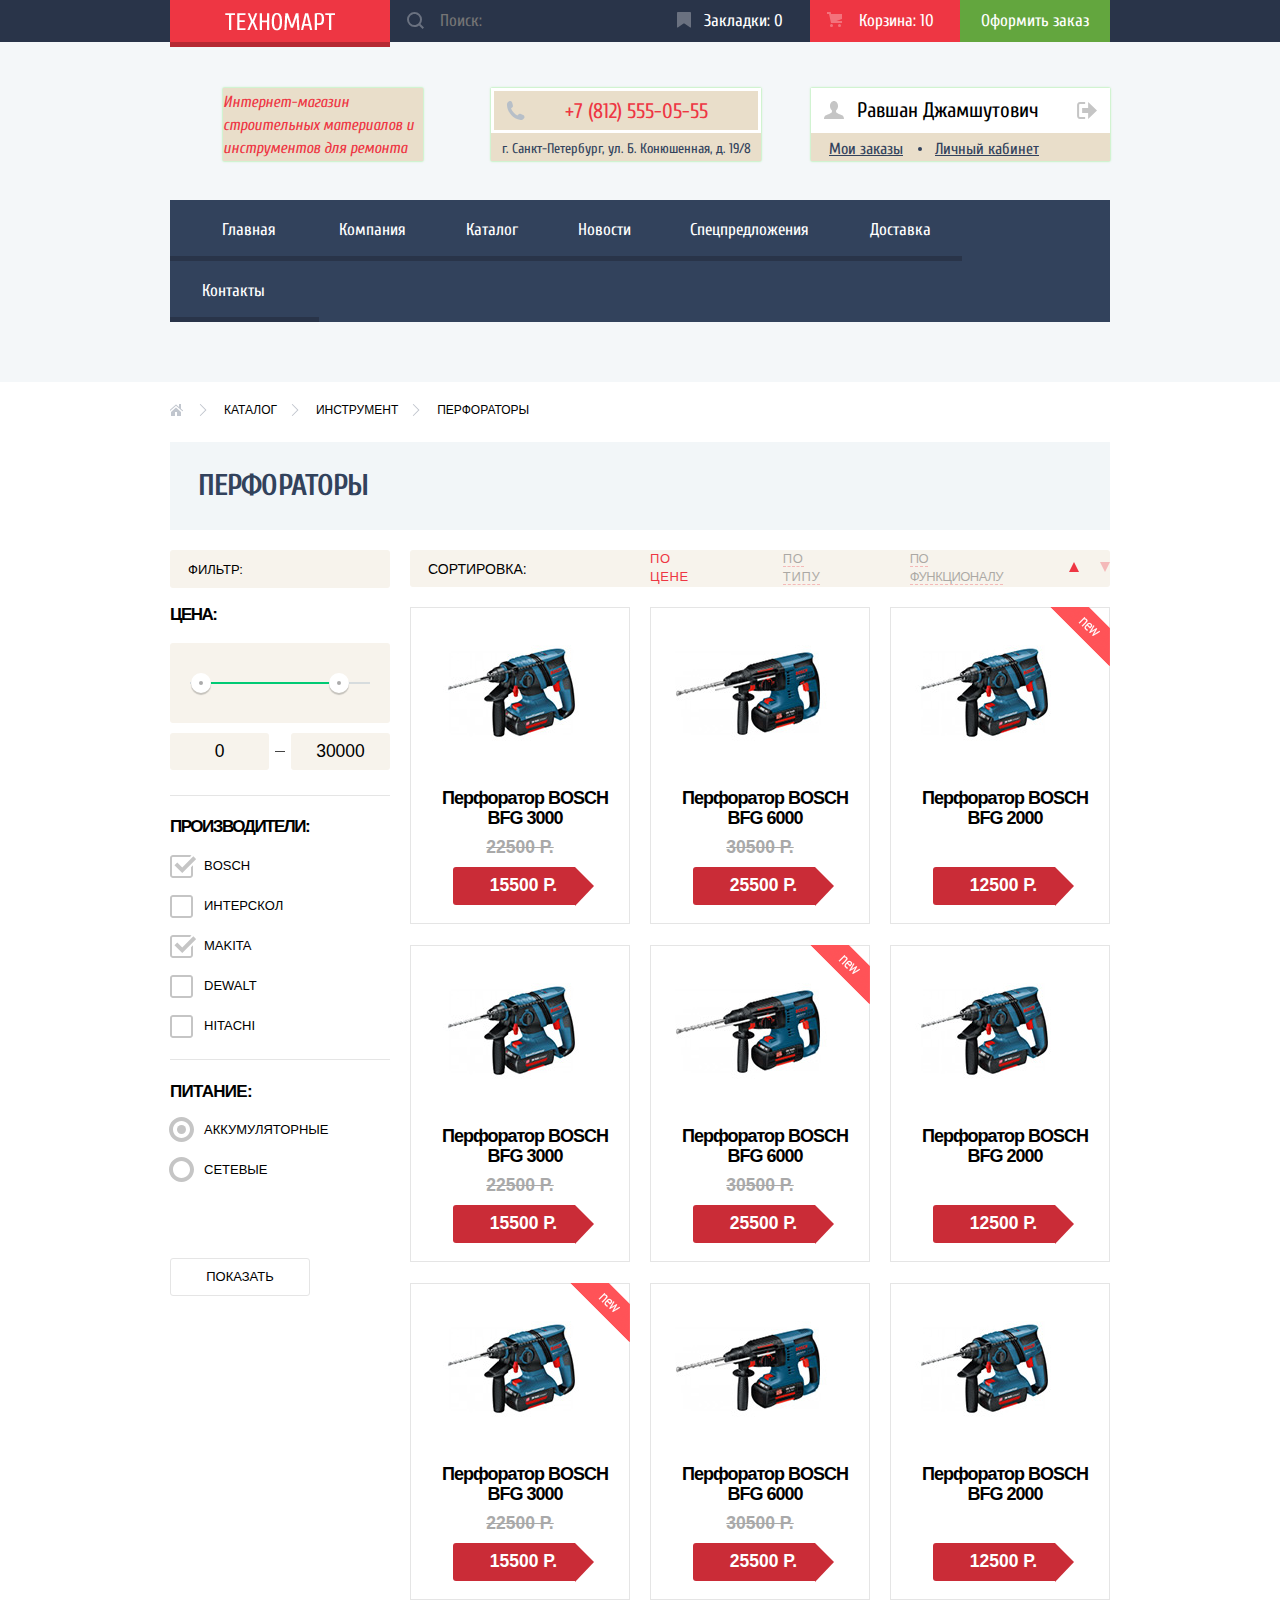
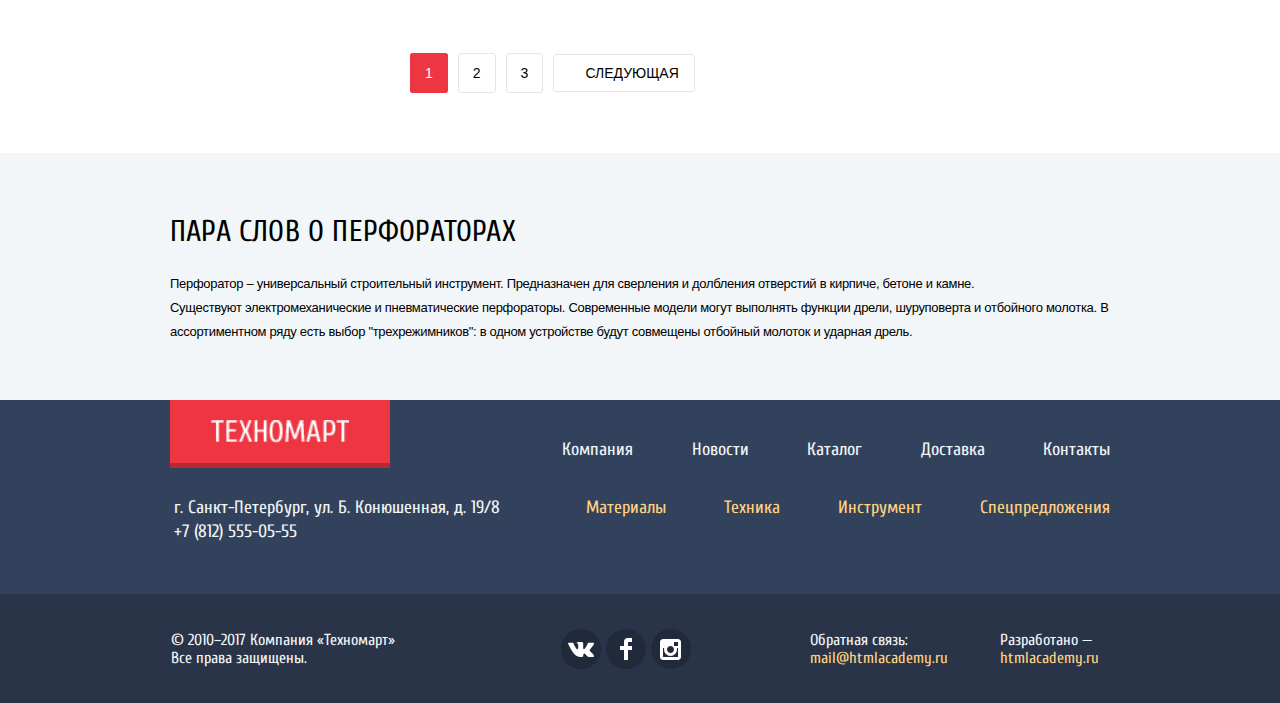
==== commit 450881d3: "исправлены некоторые ошибки" ====
--- a/catalog.html
+++ b/catalog.html
@@ -3,7 +3,8 @@
   <head>
     <meta charset="utf-8" />
     <title>Техномарт: каталог</title>
-    <link href="https://fonts.googleapis.com/css?family=Cuprum:400,400i,700,700i|PT+Sans:400,700&amp;subset=cyrillic" rel="stylesheet">
+    <link href="https://fonts.googleapis.com/css?family=Cuprum:400,400i,700,700i&amp;subset=cyrillic" rel="stylesheet">
+    <link href="https://fonts.googleapis.com/css?family=PT+Sans:400,400i,700,700i&amp;subset=cyrillic" rel="stylesheet">
     <link rel="stylesheet" href="css/normalize.min.css">
     <link rel="stylesheet" href="css/stylesheet.css">
   </head>
@@ -55,7 +56,7 @@
                 Равшан Джамшутович
               </a>
               <a class="user-navigation-logout-link" href="logout.html">
-                <svg xmlns="http://www.w3.org/2000/svg" class="icon-logout" width="21" height="17" viewBox="0 0 21 17"><path d="M21 8.5L12.125 0v6h-6v5h6v6z"/><path d="M3.106 13.952V3.048c.018-.376.171-1.057 1.01-1.057h5.027V0H4.116C1.938 0 1.112 1.81 1.087 3.027v10.946C1.112 15.189 1.938 17 4.116 17h5.027v-1.99H4.116c-.839 0-.992-.683-1.01-1.058z"/></g></svg>
+                <svg xmlns="http://www.w3.org/2000/svg" class="icon-logout" width="21" height="17" viewBox="0 0 21 17"><path d="M21 8.5L12.125 0v6h-6v5h6v6z"/><path d="M3.106 13.952V3.048c.018-.376.171-1.057 1.01-1.057h5.027V0H4.116C1.938 0 1.112 1.81 1.087 3.027v10.946C1.112 15.189 1.938 17 4.116 17h5.027v-1.99H4.116c-.839 0-.992-.683-1.01-1.058z"/></svg>
               </a>
             </li>
             <li class="user-navigation-item"><a class="user-navigation-orders" href="myorders.html">Мои заказы</a></li>
@@ -176,22 +177,19 @@
           </section>
           <div class="catalog-subcolumns">
             <section class="sorting">
-              <h3 class="visually-hidden">Сортировка</h3>
-
-              <p class="sorting-p">
-                Сортировка:
-                <ul class="sorting-list">
-                  <li class="sorting-item sort-item-current"><a class="sorting-link sorting-link-current sorting-link-by-price" href="#">по цене</a></li>
-                  <li class="sorting-item"><a class="sorting-link sorting-link-by-type" href="#">по типу</a></li>
-                  <li class="sorting-item"><a class="sorting-link sorting-link-by-functions" href="#">по функционалу</a></li>
-                  <li class="sorting-item sort-item-current">
-                    <a class="arrow sorting-link-arrowup sorting-link-current" href="/catalog.html?ordered=desc"><span class="visually-hidden">Сортировать по возрастанию</span></a>
-                  </li>
-                  <li class="sorting-item">
-                    <a class="arrow sorting-link-arrodown" href="/catalog.html?ordered=asc"><span class="visually-hidden">Сортировать по убыванию</span></a>
-                  </li>
-                </ul>
-              </p>
+              <h3 class="sorting-title">Сортировка:</h3>
+
+              <ul class="sorting-list">
+                <li class="sorting-item sort-item-current"><a class="sorting-link sorting-link-current sorting-link-by-price" href="#">по цене</a></li>
+                <li class="sorting-item"><a class="sorting-link sorting-link-by-type" href="#">по типу</a></li>
+                <li class="sorting-item"><a class="sorting-link sorting-link-by-functions" href="#">по функционалу</a></li>
+                <li class="sorting-item sort-item-current">
+                  <a class="arrow sorting-link-arrowup sorting-link-current" href="/catalog.html?ordered=desc"><span class="visually-hidden">Сортировать по возрастанию</span></a>
+                </li>
+                <li class="sorting-item">
+                  <a class="arrow sorting-link-arrodown" href="/catalog.html?ordered=asc"><span class="visually-hidden">Сортировать по убыванию</span></a>
+                </li>
+              </ul>
             </section>
 
             <section class="сatalog">
@@ -349,12 +347,10 @@
           <h2 class="about-product-title">Пара слов о перфораторах</h2>
 
           <p class="about-product-p">
-            <p class="about-product-p">
-              Перфоратор &#8211; универсальный строительный инструмент. Предназначен для сверления и долбления отверстий в кирпиче, бетоне и камне.
-            </p>
-            <p class="about-product-p">
-              Существуют электромеханические и пневматические перфораторы. Современные модели могут выполнять функции дрели, шуруповерта и отбойного молотка. В ассортиментном ряду есть выбор "трехрежимников": в одном устройстве будут совмещены отбойный молоток и ударная дрель.
-            </p>
+            Перфоратор &#8211; универсальный строительный инструмент. Предназначен для сверления и долбления отверстий в кирпиче, бетоне и камне.
+          </p>
+          <p class="about-product-p">
+            Существуют электромеханические и пневматические перфораторы. Современные модели могут выполнять функции дрели, шуруповерта и отбойного молотка. В ассортиментном ряду есть выбор "трехрежимников": в одном устройстве будут совмещены отбойный молоток и ударная дрель.
           </p>
         </div>
       </section>
@@ -403,7 +399,7 @@
             <h2 class="visually-hidden">Секция с копирайтом, сылками на соцсети и обратная связь</h2>
 
             <p class="copyright" aria-label="copyright">
-              &#169 2010&#8211;2017 Компания &#171Техномарт&#187
+              &#169; 2010&#8211;2017 Компания &#171;Техномарт&#187;
               Все права защищены.
             </p>
 
@@ -460,7 +456,7 @@
           </div>
           <p class="order-info-buttons">
             <a class="button order-info-btn-issueorder" href="issueorder.html">Оформить заказ</a>
-            <a name="continuetobay" class="button order-info-btn-continue">Продолжить покупки</a>
+            <a class="button order-info-btn-continue" href="countinue.html">Продолжить покупки</a>
           </p>
 
           <button type="button" name="btn-close" class="button-close order-info-btn-close"><span class="visually-hidden">Закрыть</span></button>
--- a/css/stylesheet.css
+++ b/css/stylesheet.css
@@ -1,3 +1,22 @@
+@keyframes _animationMap {
+  0% {
+    transform: scale(0);
+    opacity: 0;
+  }
+  65% {
+    opacity: 1;
+  }
+  80% {
+    transform: scale(1.15);
+  }
+  90% {
+    transform: scale(0.90);
+  }
+  to {
+    transform: scale(1);
+  }
+}
+
 body {
   margin: 0;
   padding: 0;
@@ -2039,13 +2058,18 @@
   align-items: center;
 }
 
-.sorting-p {
+.sorting-title {
+  font-family: 'PTSans', Arial, sans-serif;
+  font-size: 14px;
+  line-height: 17.5px;
+  font-weight: normal;
+
   margin: 0;
   margin-right: auto;
   padding: 11px 0 9px 18px;
 
   font-stretch: condensed;
-  letter-spacing: 0.6px;
+  /* letter-spacing: 0.6px; */
 }
 
 .sorting-list {
@@ -2266,6 +2290,10 @@
   width: 940px;
   height: 446px;
   box-shadow: 0 0 16px 8px rgba(47, 42, 43, 0.5);
+
+  animation-name: _animationMap;
+  animation-duration: 0.8s;
+  animation-timing-function: easy-out;
 }
 
 .fullmap-iframe {
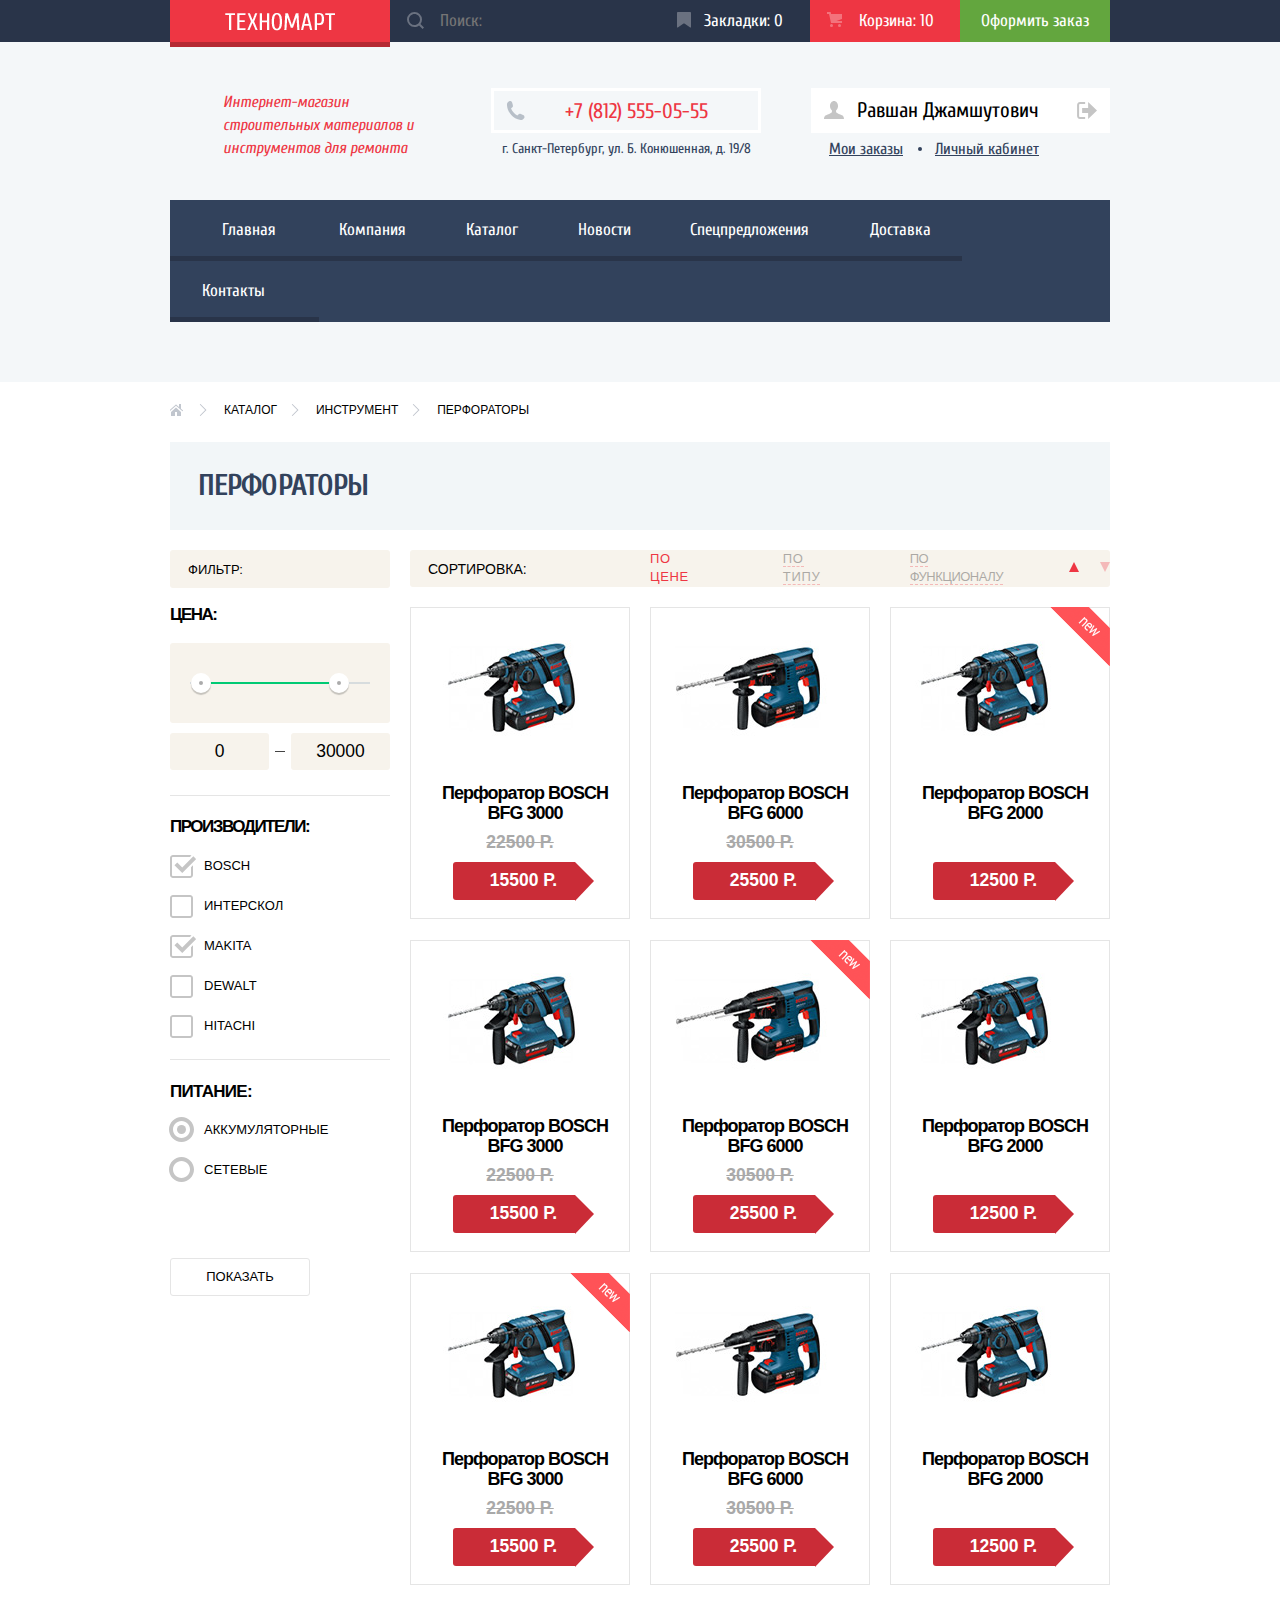
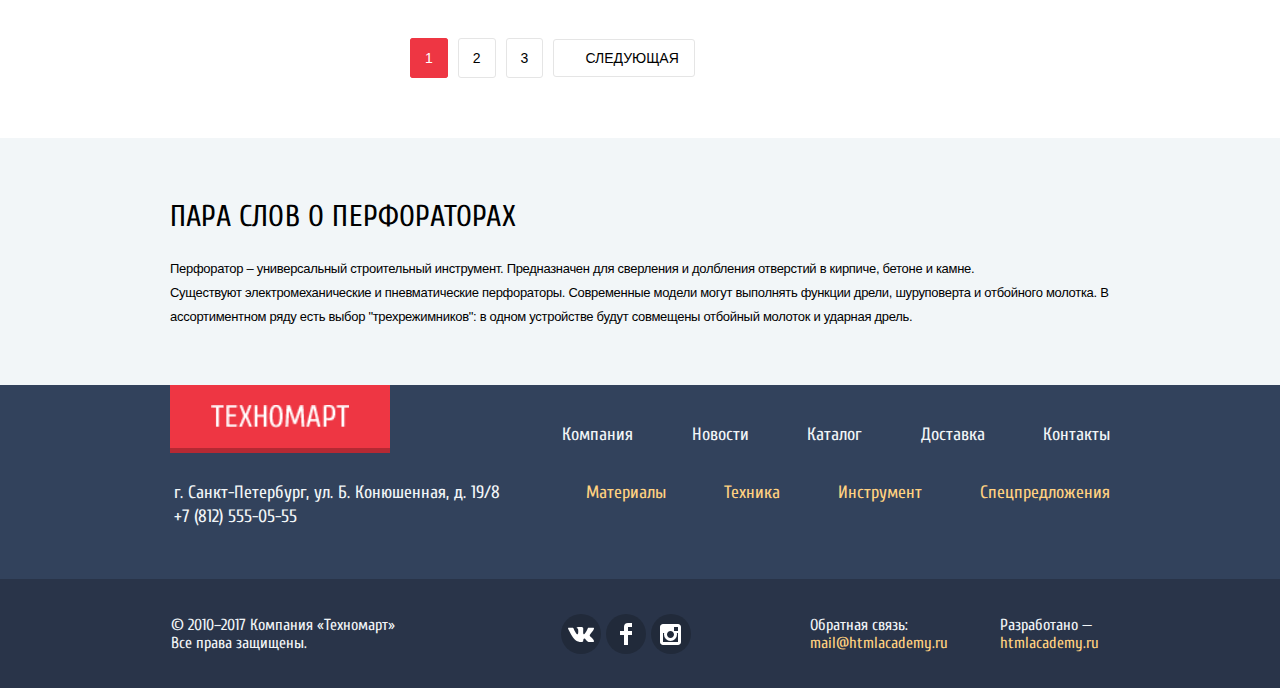
==== commit 19b59200: "До писан скрип и исправлены мелкие ошибки в каталоге и главном" ====
--- a/catalog.html
+++ b/catalog.html
@@ -198,10 +198,8 @@
               <ul class="goods-list">
                 <li class="goods-item">
                   <article class="goods-item-card" tabindex="0">
-                    <a class="goods-item-link" tabindex="-1" href="BFG3000.html">
-                      <h3 class="goods-item-title">Перфоратор BOSCH BFG 3000</h3>
-                      <img class="goods-item-picture" src="img/bfg3000.jpg" width="215" height="140" alt="Перфоратор BOSCH BFG 3000">
-                    </a>
+                    <h3 class="goods-item-title">Перфоратор BOSCH BFG 3000</h3>
+                    <img class="goods-item-picture" src="img/bfg3000.jpg" width="215" height="140" alt="Перфоратор BOSCH BFG 3000">
                     <p class="goods-item-price-old" aria-label="Старая цена">22500 р.</p>
                     <p class="goods-item-price-current" aria-label="Текущая цена">15500 р.</p>
                     <p class="goods-item-action-bottons">
@@ -212,10 +210,8 @@
                 </li>
                 <li class="goods-item">
                   <article class="goods-item-card" tabindex="0">
-                    <a class="goods-item-link" tabindex="-1" href="BFG6000.html">
-                      <h3 class="goods-item-title">Перфоратор BOSCH BFG 6000</h3>
-                      <img class="goods-item-picture" src="img/bfg6000.jpg" width="215" height="140" alt="Перфоратор BOSCH BFG 6000">
-                    </a>
+                    <h3 class="goods-item-title">Перфоратор BOSCH BFG 6000</h3>
+                    <img class="goods-item-picture" src="img/bfg6000.jpg" width="215" height="140" alt="Перфоратор BOSCH BFG 6000">
                     <p class="goods-item-price-old" aria-label="Старая цена">30500 р.</p>
                     <p class="goods-item-price-current" aria-label="Текущая цена">25500 р.</p>
                     <p class="goods-item-action-bottons">
@@ -227,10 +223,8 @@
                 <li class="goods-item">
                   <article class="goods-item-card" tabindex="0">
                     <div class="flag flag-new">Новинка</div>
-                    <a class="goods-item-link" tabindex="-1" href="BFG2000.html">
-                      <h3 class="goods-item-title">Перфоратор BOSCH BFG 2000</h3>
-                      <img class="goods-item-picture" src="img/bfg2000.jpg" width="215" height="140" alt="Перфоратор BOSCH BFG 2000">
-                    </a>
+                    <h3 class="goods-item-title">Перфоратор BOSCH BFG 2000</h3>
+                    <img class="goods-item-picture" src="img/bfg2000.jpg" width="215" height="140" alt="Перфоратор BOSCH BFG 2000">
                     <p class="goods-item-price-old" aria-label="Цена не менялась"></p> <!--оставил,чтоб разметка была ровной-->
                     <p class="goods-item-price-current">12500 р.</p>
                     <p class="goods-item-action-bottons">
@@ -241,10 +235,8 @@
                 </li>
                 <li class="goods-item">
                   <article class="goods-item-card" tabindex="0">
-                    <a class="goods-item-link" tabindex="-1" href="BFG3000.html">
-                      <h3 class="goods-item-title">Перфоратор BOSCH BFG 3000</h3>
-                      <img class="goods-item-picture" src="img/bfg3000.jpg" width="215" height="140" alt="Перфоратор BOSCH BFG 3000">
-                    </a>
+                    <h3 class="goods-item-title">Перфоратор BOSCH BFG 3000</h3>
+                    <img class="goods-item-picture" src="img/bfg3000.jpg" width="215" height="140" alt="Перфоратор BOSCH BFG 3000">
                     <p class="goods-item-price-old" aria-label="Старая цена">22500 р.</p>
                     <p class="goods-item-price-current" aria-label="Текущая цена">15500 р.</p>
                     <p class="goods-item-action-bottons">
@@ -256,10 +248,8 @@
                 <li class="goods-item">
                   <article class="goods-item-card" tabindex="0">
                     <div class="flag flag-new">Новинка</div>
-                    <a class="goods-item-link" tabindex="-1" href="BFG6000.html">
-                      <h3 class="goods-item-title">Перфоратор BOSCH BFG 6000</h3>
-                      <img class="goods-item-picture" src="img/bfg6000.jpg" width="215" height="140" alt="Перфоратор BOSCH BFG 6000">
-                    </a>
+                    <h3 class="goods-item-title">Перфоратор BOSCH BFG 6000</h3>
+                    <img class="goods-item-picture" src="img/bfg6000.jpg" width="215" height="140" alt="Перфоратор BOSCH BFG 6000">
                     <p class="goods-item-price-old" aria-label="Старая цена">30500 р.</p>
                     <p class="goods-item-price-current" aria-label="Текущая цена">25500 р.</p>
                     <p class="goods-item-action-bottons">
@@ -270,10 +260,8 @@
                 </li>
                 <li class="goods-item">
                   <article class="goods-item-card" tabindex="0">
-                    <a class="goods-item-link" tabindex="-1" href="BFG2000.html">
-                      <h3 class="goods-item-title">Перфоратор BOSCH BFG 2000</h3>
-                      <img class="goods-item-picture" src="img/bfg2000.jpg" width="215" height="140" alt="Перфоратор BOSCH BFG 2000">
-                    </a>
+                    <h3 class="goods-item-title">Перфоратор BOSCH BFG 2000</h3>
+                    <img class="goods-item-picture" src="img/bfg2000.jpg" width="215" height="140" alt="Перфоратор BOSCH BFG 2000">
                     <p class="goods-item-price-old" aria-label="Цена не менялась"></p> <!--оставил,чтоб разметка была ровной-->
                     <p class="goods-item-price-current" aria-label="Текущая цена">12500 р.</p>
                     <p class="goods-item-action-bottons">
@@ -285,10 +273,8 @@
                 <li class="goods-item">
                   <article class="goods-item-card" tabindex="0">
                     <div class="flag flag-new">Новинка</div>
-                    <a class="goods-item-link" tabindex="-1" href="BFG3000.html">
-                      <h3 class="goods-item-title">Перфоратор BOSCH BFG 3000</h3>
-                      <img class="goods-item-picture" src="img/bfg3000.jpg" width="215" height="140" alt="Перфоратор BOSCH BFG 3000">
-                    </a>
+                    <h3 class="goods-item-title">Перфоратор BOSCH BFG 3000</h3>
+                    <img class="goods-item-picture" src="img/bfg3000.jpg" width="215" height="140" alt="Перфоратор BOSCH BFG 3000">
                     <p class="goods-item-price-old" aria-label="Старая цена">22500 р.</p>
                     <p class="goods-item-price-current" aria-label="Текущая цена">15500 р.</p>
                     <p class="goods-item-action-bottons">
@@ -299,10 +285,8 @@
                 </li>
                 <li class="goods-item">
                   <article class="goods-item-card" tabindex="0">
-                    <a class="goods-item-link" tabindex="-1" href="BFG6000.html">
-                      <h3 class="goods-item-title">Перфоратор BOSCH BFG 6000</h3>
-                      <img class="goods-item-picture" src="img/bfg6000.jpg" width="215" height="140" alt="Перфоратор BOSCH BFG 6000">
-                    </a>
+                    <h3 class="goods-item-title">Перфоратор BOSCH BFG 6000</h3>
+                    <img class="goods-item-picture" src="img/bfg6000.jpg" width="215" height="140" alt="Перфоратор BOSCH BFG 6000">
                     <p class="goods-item-price-old" aria-label="Старая цена">30500 р.</p>
                     <p class="goods-item-price-current" aria-label="Текущая цена">25500 р.</p>
                     <p class="goods-item-action-bottons">
@@ -313,10 +297,8 @@
                 </li>
                 <li class="goods-item">
                   <article class="goods-item-card" tabindex="0">
-                    <a class="goods-item-link" tabindex="-1" href="BFG2000.html">
-                      <h3 class="goods-item-title">Перфоратор BOSCH BFG 2000</h3>
-                      <img class="goods-item-picture" src="img/bfg2000.jpg" width="215" height="140" alt="Перфоратор BOSCH BFG 2000">
-                    </a>
+                    <h3 class="goods-item-title">Перфоратор BOSCH BFG 2000</h3>
+                    <img class="goods-item-picture" src="img/bfg2000.jpg" width="215" height="140" alt="Перфоратор BOSCH BFG 2000">
                     <p class="goods-item-price-old" aria-label="Цена не менялась"></p> <!--оставил,чтоб было ровненько-->
                     <p class="goods-item-price-current" aria-label="Текущая цена">12500 р.</p>
                     <p class="goods-item-action-bottons">
@@ -462,5 +444,6 @@
           <button type="button" name="btn-close" class="button-close order-info-btn-close"><span class="visually-hidden">Закрыть</span></button>
         </div>
       </section>
+      <script src="js/myJScript.js"></script>
   </body>
 </html>
--- a/css/stylesheet.css
+++ b/css/stylesheet.css
@@ -1,4 +1,4 @@
-@keyframes _animationMap {
+@keyframes _animationPopup {
   0% {
     transform: scale(0);
     opacity: 0;
@@ -17,6 +17,28 @@
   }
 }
 
+@keyframes shake {
+  0%,
+  100% {
+    transform: translateX(0);
+  }
+
+  10%,
+  30%,
+  50%,
+  70%,
+  90% {
+    transform: translateX(-10px);
+  }
+
+  20%,
+  40%,
+  60%,
+  80% {
+    transform: translateX(10px);
+  }
+}
+
 body {
   margin: 0;
   padding: 0;
@@ -375,13 +397,13 @@
   justify-content: space-between;
 }
 
-.main-header-middle-descriptoin,
+/* .main-header-middle-descriptoin,
 .main-header-middle-info,
 .user-navigation {
-  /* временные границы */
+  /* временные границы
   background-color: rgba(192, 127, 15, 0.2);
   box-shadow: 0 0 2px rgba(47, 228, 23, 0.548);
-}
+} */
 
 .main-header-middle-tel {
   margin: 0;
@@ -428,8 +450,8 @@
   flex-wrap: wrap;
 
   /* временные границы */
-  background-color: rgba(192, 127, 15, 0.2);
-  box-shadow: 0 0 2px rgba(47, 228, 23, 0.548);
+  /* background-color: rgba(192, 127, 15, 0.2);
+  box-shadow: 0 0 2px rgba(47, 228, 23, 0.548); */
 }
 
 .user-general-panel {
@@ -776,7 +798,7 @@
   right: 0px;
 
   overflow: hidden;
-  z-index: 10;
+  z-index: 3;
 }
 
 .flag-new {
@@ -1110,7 +1132,7 @@
   right: -1px;
 
   overflow: hidden;
-  z-index: 20;
+  z-index: 3;
 }
 
 
@@ -1124,20 +1146,14 @@
   padding: 40px 0;
 
   background-color: rgba(255, 255, 255, 1);
-  z-index: 10;
-}
-
-.goods-item-link {
-  display: flex;
-  flex-wrap: wrap;
-  flex-direction: column-reverse;
-
-  margin-top: 5px;
+  z-index: 1;
 }
 
 .goods-item-picture {
   max-width: 100%;
   margin-bottom: 35px;
+
+  order: -1;
 }
 
 .goods-item-card .goods-item-title {
@@ -1588,9 +1604,13 @@
   padding-right: 65px;
 }
 
+.contacts-map-link {
+  display: block;
+  margin-bottom: 20px;
+}
+
 .contacts-map-picture {
-  /* width: 100%; */
-  margin-bottom: 20px;
+  display: block;
 }
 
 .contacts-btn {
@@ -2255,11 +2275,15 @@
   display: none;
   position: fixed;
 
-  z-index: 90; /*чтоб на модалках не появлялись разные слои*/
+  z-index: 3; /*чтоб на модалках не появлялись разные слои*/
 }
 
 .modal-show {
   display: block;
+}
+
+.modal-error {
+  animation: shake 0.6s;
 }
 
 .button-close {
@@ -2291,7 +2315,7 @@
   height: 446px;
   box-shadow: 0 0 16px 8px rgba(47, 42, 43, 0.5);
 
-  animation-name: _animationMap;
+  animation-name: _animationPopup;
   animation-duration: 0.8s;
   animation-timing-function: easy-out;
 }
@@ -2320,14 +2344,14 @@
   top: 50px;
   left: 50%;
 
-  margin: 40px auto;
+  margin: 0 auto;
   margin-left: -310px;
 
   font-family: 'Cuprum', Arial, sans-serif;
   font-size: 18px;
   line-height: 18px;
   color: #000000;
-  background-color: #ffffff;
+
 }
 
 .write-us-form {
@@ -2336,9 +2360,13 @@
   padding-top: 45px;
   width: 620px;
 
-
+  background-color: #ffffff;
   border-top: 7px solid #ff5357;
   box-shadow: 0 20px 40px 0 rgba(0, 0, 0, 0.75);
+
+  animation-name: _animationPopup;
+  animation-duration: 0.8s;
+  animation-timing-function: easy-out;
 }
 
 .form-wrapper {
@@ -2418,6 +2446,10 @@
 
   box-shadow: inset 0px 7px 0 0 #e33643,
               0px 20px 40px 0 rgba(41, 52, 73, 0.75);
+
+  animation-name: _animationPopup;
+  animation-duration: 0.8s;
+  animation-timing-function: easy-out;
 }
 
 .order-info-form {
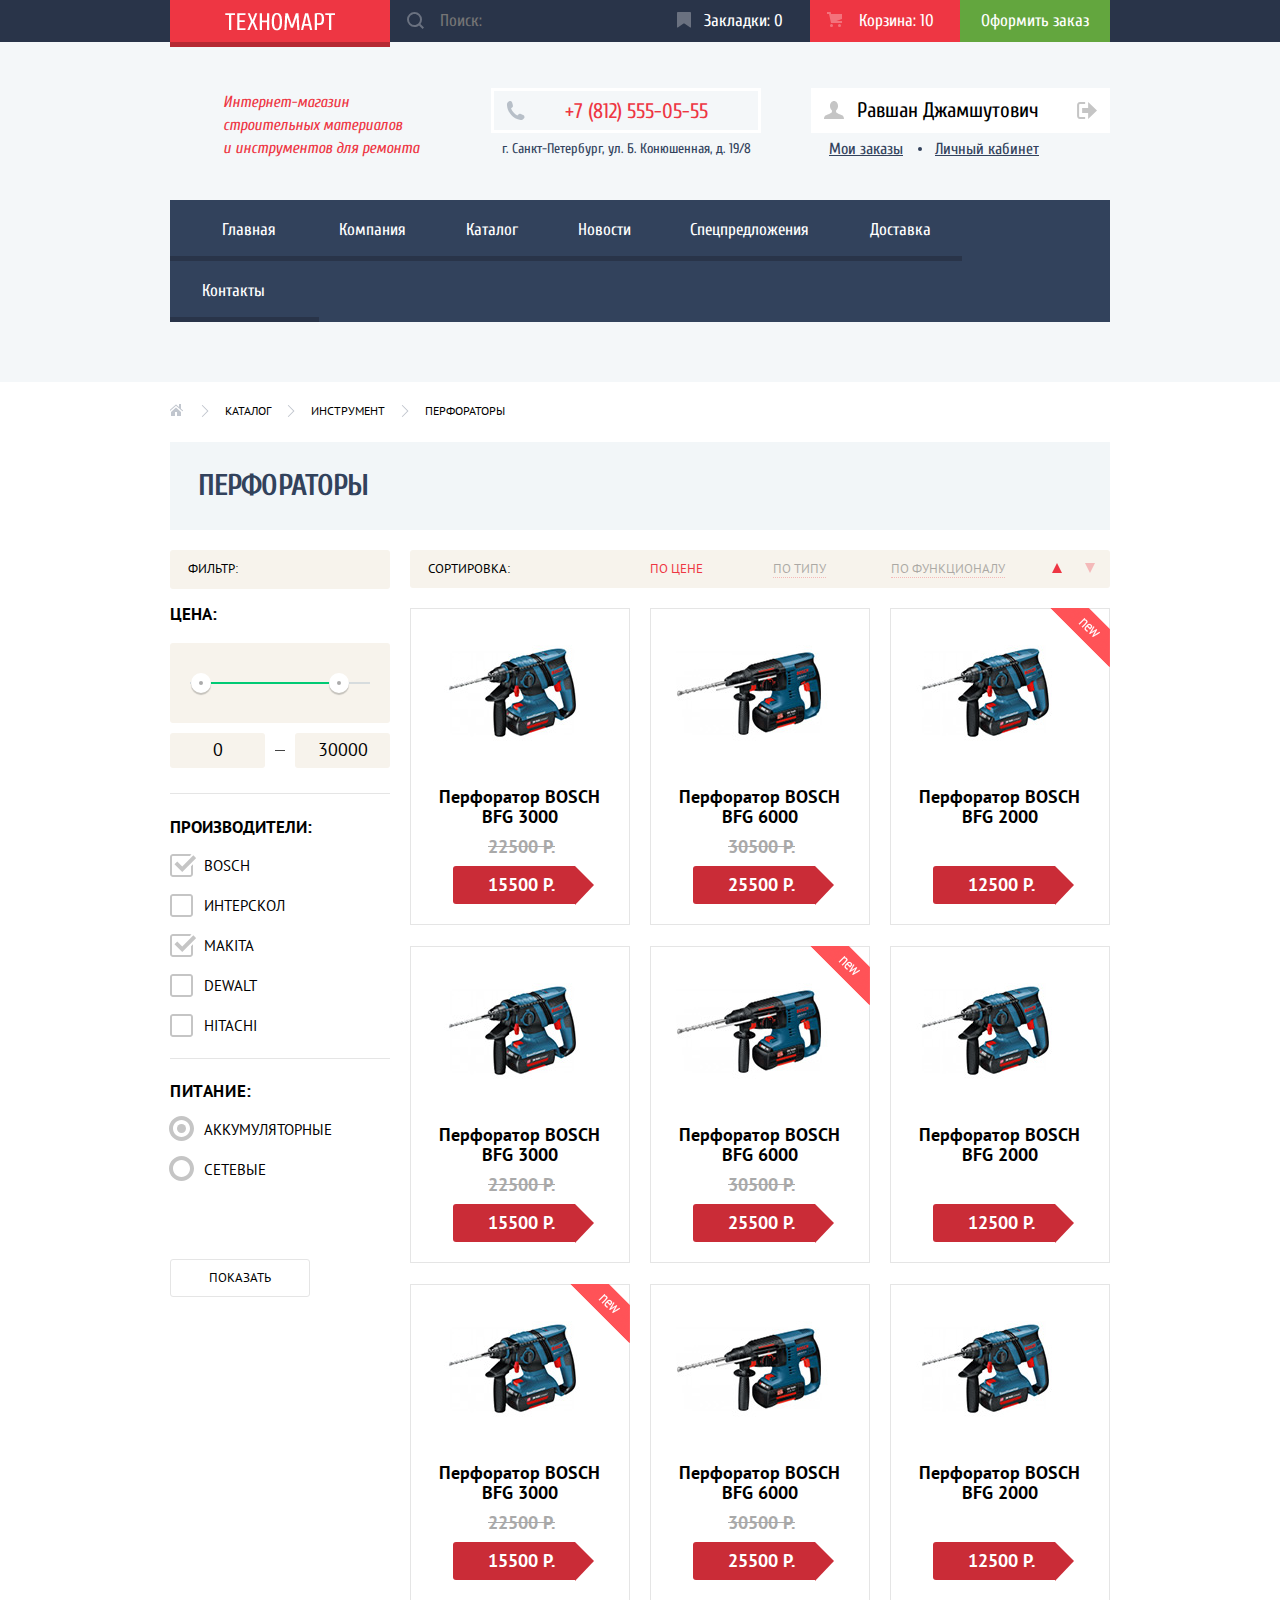
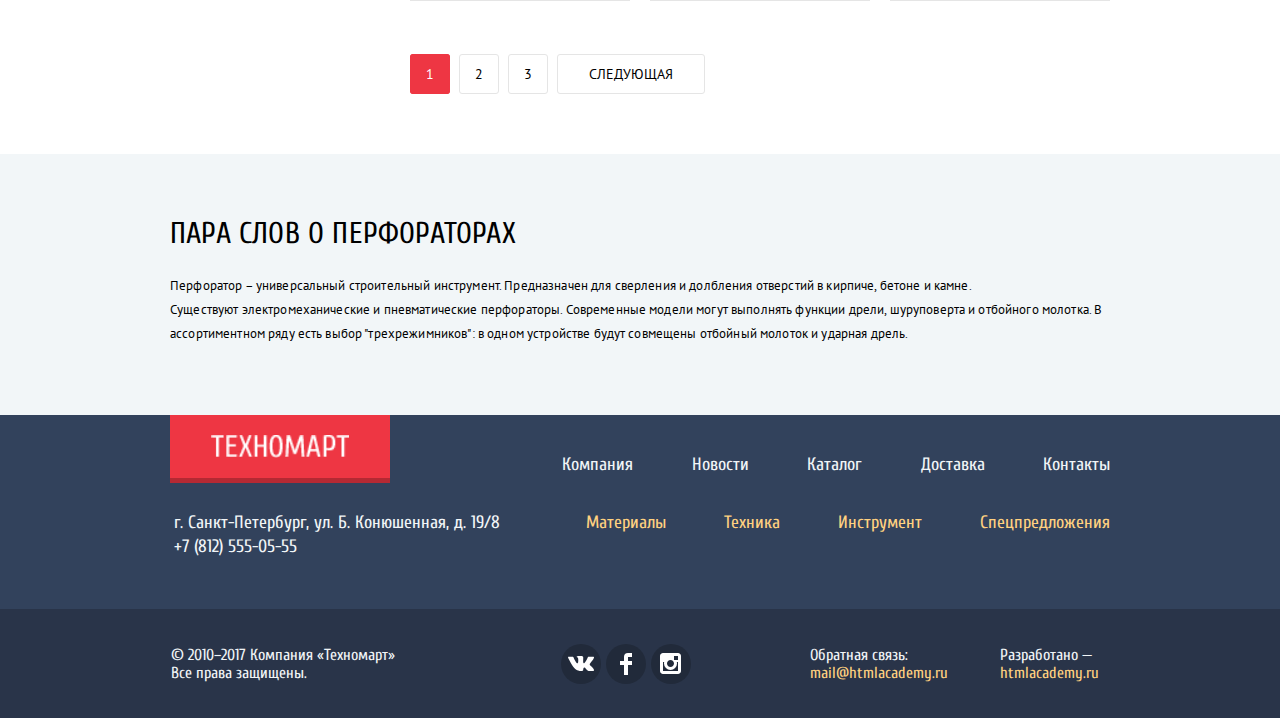
==== commit 58869c7d: "Подогнано в пиксель перфект" ====
--- a/catalog.html
+++ b/catalog.html
@@ -14,9 +14,9 @@
     <header class="main-header">
       <div class="main-header-wrapper">
           <div class="container">
+
           <section class="main-header-panel">
             <h2 class="visually-hidden">Верхняя панель</h2>
-
             <a class="main-logo" href="index.html"><img src="img/logo.png" class="main-logo-img" width="110" height="18" alt="Техномарт"></a>
             <form class="search-form" action="https://echo.htmlacademy.ru" method="get">
               <input type="text" class="search-input" name="panel-search" id="search-field" placeholder="Поиск:">
@@ -35,15 +35,16 @@
             </a>
             <a class="main-header-panel-makeorder" href="issueorder.html">Оформить заказ</a>
           </section>
+
         </div>
       </div>
 
       <div class="container">
+
         <section class="main-header-middle">
           <h2 class="visually-hidden">Секция с адресом компании и навигацией пользователя</h2>
-
           <p class="visually-hidden">Техномарт</p>
-          <p class="main-header-middle-descriptoin">Интернет-магазин строительных материалов и инструментов для ремонта</p>
+          <p class="main-header-middle-descriptoin">Интернет-магазин строительных материалов<br>и инструментов для ремонта</p>
           <div class="main-header-middle-info">
             <p class="main-header-middle-tel">+7 (812) 555-05-55</p>
             <p class="main-header-middle-address">г. Санкт-Петербург, ул. Б. Конюшенная, д. 19/8</p>
@@ -75,6 +76,7 @@
             <li class="site-navigation-item"><a class="site-navigation-link" href="contacts.html">Контакты</a></li>
           </ul>
         </nav>
+
       </div>
     </header>
 
@@ -96,8 +98,8 @@
         </ul>
 
         <h2 class="catalog-caption-category">Перфораторы</h2>
-
         <div class="catalog-columns">
+
           <section class="filters">
             <h3 class="filter-title">Фильтр:</h3>
 
@@ -174,7 +176,9 @@
 
               <button type="submit" name="filter-btn-show" class="button btn-show">Показать</button>
             </form>
+
           </section>
+
           <div class="catalog-subcolumns">
             <section class="sorting">
               <h3 class="sorting-title">Сортировка:</h3>
@@ -311,9 +315,6 @@
 
 
               <ul class="pagination-list">
-                <!--на слайде этого нет, значит не нужно?
-                  <li class="pagination-item avaliability-pre"><a class="pagination-link" href="pre.html">Пердыдущая</a></li>
-                -->
                 <li class="pagination-item pagination-item-current"><a class="pagination-link" aria-label="Текущая страница">1</a></li>
                 <li class="pagination-item"><a class="pagination-link" href="page2.html" aria-label="Перейти на страницу">2</a></li>
                 <li class="pagination-item"><a class="pagination-link" href="page3.html" aria-label="Перейти на страницу">3</a></li>
@@ -322,12 +323,13 @@
 
             </section>
           </div>
+
         </div>
       </div>
+
       <section class="about-product">
         <div class="container">
           <h2 class="about-product-title">Пара слов о перфораторах</h2>
-
           <p class="about-product-p">
             Перфоратор &#8211; универсальный строительный инструмент. Предназначен для сверления и долбления отверстий в кирпиче, бетоне и камне.
           </p>
@@ -341,10 +343,11 @@
 
     <footer class="main-footer">
         <div class="container">
+
           <section class="footer-top" aria-label="Навигация по основным разделам сайта">
             <h2 class="visually-hidden">Секция с навигацией по сайту</h2>
-
             <a class="main-logo logo-footer" href="index.html"><img src="img/logo.png" class="main-logo-img" width="138" height="23" alt="Техномарт"></a>
+
             <ul class="footer-top-nav-list">
               <li class="footer-top-nav-item"><a class="footer-site-link" href="company.html">Компания</a></li>
               <li class="footer-top-nav-item"><a class="footer-site-link" href="news.html">Новости</a></li>
@@ -352,11 +355,11 @@
               <li class="footer-top-nav-item"><a class="footer-site-link" href="delivery.html">Доставка</a></li>
               <li class="footer-top-nav-item"><a class="footer-site-link" href="contacts.html">Контакты</a></li>
             </ul>
+
           </section>
 
           <section class="footer-middle">
             <h2 class="visually-hidden">Секция с адресом компании и навигацией по товарам</h2>
-
             <div class="footer-middle-info">
               <p class="footer-middle-p footer-middle-address" aria-label="Наш адрес">
                 г. Санкт-Петербург, ул. Б. Конюшенная, д. 19/8
@@ -372,14 +375,13 @@
               <li class="footer-promo-item"><a class="footer-promo-link" href="tools.html">Инструмент</a></li>
               <li class="footer-promo-item"><a class="footer-promo-link" href="specialoffers.html">Спецпредложения</a></li>
             </ul>
+
           </section>
         </div>
 
         <section class="footer-bottom">
           <div class="container footer-bottom-wrapper">
-
             <h2 class="visually-hidden">Секция с копирайтом, сылками на соцсети и обратная связь</h2>
-
             <p class="copyright" aria-label="copyright">
               &#169; 2010&#8211;2017 Компания &#171;Техномарт&#187;
               Все права защищены.
@@ -400,50 +402,26 @@
             </p>
           </div>
         </section>
+
     </footer>
 
-    <section class="modal modal-write-us">
-        <h2 class="visually-hidden">Форма обратной связи</h2>
-        <form class="write-us-form" method="POST" action="https://echo.htmlacademy.ru">
-          <div class="form-wrapper">
-            <p class="write-us-user">
-              <label class="write-us-name" for="userNameField">Ваше имя:</label>
-              <input type="text" name="userName" id="userNameField" class="write-us-input" placeholder="Ваше имя">
-            </p>
-            <p class="write-us-email">
-              <label class="write-us-email" for="userEmailField">Ваш e-mail:</label>
-              <input type="email" name="userEmail" id="userEmailField" class="write-us-input" placeholder="Ваш e-mail">
-            </p>
-            <p class="write-us-text">
-              <label class="write-us-letter" for="letterField">Текст письма:</label>
-              <textarea name="content-of-letter" class="text-of-letter" id="letterField" cols="47" rows="8" placeholder="В свободной форме"></textarea>
-            </p>
-          </div>
-
-          <p class="btn-wrapper">
-            <button type="submit" name="btn-send" class="button write-us-btn-send">Отправить</button>
+    <section class="modal modal-order-info">
+      <div class="order-info-form">
+        <div class="order-info-wrapper">
+          <h2 class="visually-hidden">Информация о заказе</h2>
+          <p class="order-info-p">
+            Товар добавлен в корзину!
           </p>
-
-          <button type="button" name="btn-close" class="button-close write-us-btn-close"><span class="visually-hidden">Закрыть</span></button>
-        </form>
-      </section>
-
-      <section class="modal modal-order-info">
-        <div class="order-info-form">
-          <div class="order-info-wrapper">
-            <h2 class="visually-hidden">Информация о заказе</h2>
-            <p class="order-info-p">
-              Товар добавлен в корзину!
-            </p>
-          </div>
-          <p class="order-info-buttons">
-            <a class="button order-info-btn-issueorder" href="issueorder.html">Оформить заказ</a>
-            <a class="button order-info-btn-continue" href="countinue.html">Продолжить покупки</a>
-          </p>
-
-          <button type="button" name="btn-close" class="button-close order-info-btn-close"><span class="visually-hidden">Закрыть</span></button>
         </div>
-      </section>
-      <script src="js/myJScript.js"></script>
+        <p class="order-info-buttons">
+          <a class="button order-info-btn-issueorder" href="issueorder.html">Оформить заказ</a>
+          <a class="button order-info-btn-continue" href="countinue.html">Продолжить покупки</a>
+        </p>
+
+        <button type="button" name="btn-close" class="button-close order-info-btn-close"><span class="visually-hidden">Закрыть</span></button>
+      </div>
+    </section>
+
+    <script src="js/myJScript.js"></script>
   </body>
 </html>
--- a/css/stylesheet.css
+++ b/css/stylesheet.css
@@ -190,12 +190,12 @@
   background-color: #ffffff;
 }
 
-.search-input:focus + .search-label .icon-search {
+.search-input:focus ~ .search-label .icon-search {
   opacity: 1;
   fill: #ee3643;
 }
 
-.search-input:active + .search-label .icon-search {
+.search-input:active ~ .search-label .icon-search {
   opacity: 0.5;
   background-color: transparent;
 }
@@ -309,36 +309,12 @@
   color: #000000;
   background-color: #ffffff;
 }
-/*
-.icon-search,
-.icon-bookmark,
-.icon-basket {
-  opacity: 0.3;
-  background-color: transparent;
-}
-
-.main-header-panel-bookmarks:hover .icon-bookmark {
-  opacity: 1;
-  background-color: transparent;
-}
-
-.main-header-panel-basket:hover .icon-basket {
-  opacity: 1;
-  background-color: transparent;
-}
-*/
+
 .main-header-panel-bookmarks:active,
 .main-header-panel-basket:active {
   color: rgba(255, 255, 255, 0.6);
   background-color: #161d29;
 }
-/*
-.main-header-panel-bookmarks:active .icon-bookmark,
-.main-header-panel-basket:active .icon-basket{
-  opacity: 0.5;
-  background-color: transparent;
-}
-*/
 
 .main-header-panel-makeorder {
   color: #ffffff;
@@ -397,14 +373,6 @@
   justify-content: space-between;
 }
 
-/* .main-header-middle-descriptoin,
-.main-header-middle-info,
-.user-navigation {
-  /* временные границы
-  background-color: rgba(192, 127, 15, 0.2);
-  box-shadow: 0 0 2px rgba(47, 228, 23, 0.548);
-} */
-
 .main-header-middle-tel {
   margin: 0;
   margin-bottom: 4px;
@@ -448,10 +416,6 @@
 
   display: flex;
   flex-wrap: wrap;
-
-  /* временные границы */
-  /* background-color: rgba(192, 127, 15, 0.2);
-  box-shadow: 0 0 2px rgba(47, 228, 23, 0.548); */
 }
 
 .user-general-panel {
@@ -492,7 +456,6 @@
 .user-navigation-login .user-navigation-orders,
 .user-navigation-login .user-navigation-privatearea {
   text-decoration: underline;
-  /* border-bottom: 1px solid #32425c; */
 }
 
 .user-navigation {
@@ -590,7 +553,6 @@
 .user-navigation-privatearea:hover,
 .user-navigation-privatearea:focus {
   color: #ee3643;
-  /* border-bottom-color: #ee3643; */
 }
 
 .user-navigation-orders:active,
@@ -695,7 +657,7 @@
   margin-bottom: 22px;
   padding: 0;
 
-  font-family: 'PTSans', Arial, sans-serif;
+  font-family: 'PT Sans', Arial, sans-serif;
   font-size: 12px;
   line-height: 17.5px;
   text-transform: uppercase;
@@ -730,8 +692,8 @@
 .breadcrumps-item:not(:first-child)::before {
   content: "";
   position: absolute;
-  top: 2px;
-  left: -25px;
+  top: 3px;
+  left: -24px;
 
   width: 8px;
   height: 12px;
@@ -742,9 +704,8 @@
 }
 
 .breadcrumps-item:not(:last-child) {
-  margin-right: 23px;
-}
-
+  margin-right: 24px;
+}
 
 
 /*--- Промо-блок ---*/
@@ -753,7 +714,7 @@
   display: flex;
   flex-wrap: wrap;
   align-items: flex-start;
-  margin-bottom: 32px;
+  margin-bottom: 35px;
 }
 
 .promo-list,
@@ -769,9 +730,6 @@
   line-height: 17.5px;
 
   color: #ffffff;
-
-  /*временный фон*/
-  /*background-color: #000000;*/
 }
 
 .promo-list {
@@ -841,11 +799,8 @@
   font-size: 36px;
   line-height: 36px;
 
-  margin: 23px 0 0 24px;
+  margin: 22px 0 0 24px;
   text-transform: uppercase;
-
-  /*временный фон*/
-  /* background-color: #000000; */
 }
 
 .promo-slider-list .promo-slider-p {
@@ -853,10 +808,7 @@
   font-size: 18px;
   line-height: 24px;
 
-  margin: 3px 0 0 25px;
-
-  /*временный фон*/
-  /* background-color: #000000; */
+  margin: 2px 0 0 25px;
 }
 
 .promo-slider-item {
@@ -876,11 +828,10 @@
 
 .btn-promo {
   width: 135px;
-  /* height: 38px; */
   border-radius: 3px;
 
   margin-left: 25px;
-  margin-bottom: 23px;
+  margin-bottom: 22px;
   padding-top: 10px;
   padding-bottom: 10px;
 
@@ -898,16 +849,18 @@
 
 .promo-offers-list .btn-promo {
   margin-left: 22px;
-  margin-bottom: 22px;
+  margin-bottom: 21px;
   padding-top: 10px;
   padding-bottom: 10px;
 }
 
 .promo-slider-btn-open {
   display: inline-block;
+  box-sizing: border-box;
 
   padding-top: 10px;
   padding-bottom: 10px;
+  padding-left: 4px;
   width: 195px;
   border-radius: 3px;
 
@@ -922,7 +875,7 @@
 .promo-slider-btnright {
   position: absolute;
   display: block;
-  top: 116px;
+  top: 113px;
 
   width: 22px;
   height: 40px;
@@ -943,8 +896,13 @@
 
 .slider-indicator-list {
   position: absolute;
-  top: 206px;
+  top: 204px;
   left: 295px;
+}
+
+.slider-radio {
+  width: 10px;
+  margin-right: 6px;
 }
 
 .promo-list .promo-item:first-child {
@@ -963,6 +921,10 @@
   background-size: 75px 66px;
 }
 
+.promo-list .promo-item:last-child {
+  margin-top: 1px;
+}
+
 .promo-offers-item {
   margin: 0;
   margin-bottom: 20px;
@@ -984,6 +946,7 @@
   background-repeat: no-repeat;
   background-position: 191px 24px;
   background-size: 67px 72px;
+
 }
 
 .promo-offers-list .promo-offers-item:last-child {
@@ -1021,8 +984,8 @@
 }
 
 .caption-of-category-manufacturers {
-  margin-left: 25px;
-  margin-top: 30px;
+  margin-left: 24px;
+  margin-top: 29px;
   margin-bottom: 29px;
 }
 
@@ -1073,17 +1036,16 @@
 }
 
 .goods-list {
-   list-style: none;
-
-   margin: 0;
-   margin-bottom: 1px;
-   padding: 0;
-
-   min-height: 336px;
-
-   display: flex;
-   flex-wrap: wrap;
-   /* justify-content: space-between; */
+  list-style: none;
+
+  margin: 0;
+  margin-bottom: 1px;
+  padding: 0;
+
+  min-height: 339px;
+
+  display: flex;
+  flex-wrap: wrap;
 }
 
 .inner-page .goods-list {
@@ -1110,7 +1072,7 @@
   flex-direction: column;
   text-align: center;
 
-  font-family: "PTSans", Arial, sans-serif;
+  font-family: "PT Sans", Arial, sans-serif;
   font-size: 18px;
   line-height: 20px;
   font-weight: bold;
@@ -1134,7 +1096,6 @@
   overflow: hidden;
   z-index: 3;
 }
-
 
 .goods-item-action-bottons {
   display: none;
@@ -1151,25 +1112,25 @@
 
 .goods-item-picture {
   max-width: 100%;
+  margin-top: 4px;
   margin-bottom: 35px;
+  margin-left: 1px;
 
   order: -1;
 }
 
 .goods-item-card .goods-item-title {
-  font-family: 'PTSans', Arial, sans-serif;
+  font-family: 'PT Sans', Arial, sans-serif;
   font-size: 18px;
   line-height: 20px;
   font-weight: bold;
   color: #000000;
 
   min-height: 40px;
-  /* padding: 0 17px; */
-  margin-top: 0px;
+  margin-top: -1px;
   margin-bottom: 15px;
   margin-right: 20px;
-  margin-left: 30px;
-  letter-spacing: -1px;
+  margin-left: 19px;
 }
 
 .goods-item-price-old {
@@ -1180,13 +1141,12 @@
 
   margin-top: -4px;
   margin-bottom: 8px;
+  margin-left: 3px;
 
   text-transform: uppercase;
   text-decoration: line-through;
   text-align: center;
   color: #a9a9a9;
-
-
 }
 
 .goods-item-price-current {
@@ -1196,9 +1156,11 @@
   font-weight: inherit;
 
   position: relative;
-  margin: auto 0 18px 42px;
+  margin-top: auto;
+  margin-bottom: 20px;
+  margin-left: 42px;
   padding: 10px 0px 11px;
-  width: 141px;
+  width: 137px;
 
   text-transform: uppercase;
   text-align: center;
@@ -1270,20 +1232,17 @@
   color: #32425c;
   border-radius: 3px;
   background-color: #ffffff;
-  /* border: 3px solid #63a63e; */
   box-shadow: inset 0 0 0 2px #63a63e;
 }
 
 .goods-item-btn-inbookmarks:hover,
 .goods-item-btn-inbookmarks:focus {
-  /* border: 3px solid #32425c; */
   box-shadow: inset 0 0 0 2px #32425c;
   background-color: #ffffff;
 }
 
 .goods-item-btn-inbookmarks:active {
   opacity: 0.3;
-  /* border: 3px solid #32425c; */
   box-shadow: inset 0 0 0 2px #32425c;
   background-color: #ffffff;
 }
@@ -1295,6 +1254,7 @@
 }
 
 /*--- Раздел популярные производители ---*/
+
 .manufacturers-list {
   list-style: none;
 
@@ -1319,13 +1279,20 @@
   margin-right: 0;
 }
 
+.manufacturers-item:nth-child(5) .manufacturers-link,
+.manufacturers-item:nth-child(7) .manufacturers-link,
+.manufacturers-item:nth-child(8) .manufacturers-link {
+  padding-left: 7px;
+}
+
 .manufacturers-link {
   display: flex;
+  box-sizing: border-box;
   justify-content: center;
   align-items: center;
 
   width: 218px;
-  height: 143px;
+  min-height: 145px;
   text-align: center;
 
   background-color: #ffffff;
@@ -1353,7 +1320,10 @@
 
 .services {
   margin-bottom: 54px;
+  margin-left: 162px;
   padding-top: 40px;
+
+  width: 950px;
 
   color: #000000;
   background-color: #f4f8fa;
@@ -1368,14 +1338,14 @@
 }
 
 .service-p {
-  font-family: 'PTSans', Arial, sans-serif;
+  font-family: 'PT Sans', Arial, sans-serif;
   font-size: 13px;
   line-height: 24px;
-  letter-spacing: -0.33px;
+  letter-spacing: 0.05px;
 
   color: #000000;
 
-  width: 405px;
+  width: 400px;
   margin-bottom: 53px;
 }
 
@@ -1406,6 +1376,7 @@
 .service-list,
 .service-sublist {
   list-style: none;
+  margin-bottom: 102px;
   padding: 0;
 }
 
@@ -1428,21 +1399,44 @@
 
 .service-sublist {
   flex-grow: 1;
+  margin: 0;
+  margin-top: 15px;
+
 }
 
 .sublist-item-title {
   margin-top: 0;
 }
 
-.service-sublist-item-p {
-  font-family: 'PTSans', Arial, sans-serif;
+.service-sublist-item-p,
+.service-sublist-item-p1,
+.service-sublist-item-p2,
+.service-sublist-item-p3 {
+  font-family: 'PT Sans', Arial, sans-serif;
   font-size: 13px;
   line-height: 24px;
 
   color: #000000;
 
   margin: 0;
-  width: 275px
+}
+
+.service-sublist-item-p {
+  width: 375px;
+}
+
+.service-sublist-item-p1 {
+  width: 275px;
+  letter-spacing: 0.15px;
+}
+
+.service-sublist-item-p2 {
+  width: 225px;
+}
+
+.service-sublist-item-p3 {
+  margin-bottom: 27px;
+  width: 280px;
 }
 
 .service-item-current .service-button,
@@ -1480,7 +1474,7 @@
   background-color: inherit;
   background-image: url("../img/background-warranty.png");
   background-repeat: no-repeat;
-  background-position: 100% 20px;
+  background-position: 239px 3px;
 }
 
 .sublist-item-credit {
@@ -1488,13 +1482,15 @@
   background-color: inherit;
   background-image: url("../img/background-credit.png");
   background-repeat: no-repeat;
-  background-position: 100% 20px;
+  background-position: 100% 0px;
 }
 
 .btn-credit {
   display: inline-block;
+  box-sizing: border-box;
+  padding-top: 10px;
   width: 195px;
-  height: 38px;
+  min-height: 38px;
   border-radius: 3px;
 
   font-family: 'Cuprum', Arial, sans-serif;
@@ -1510,12 +1506,12 @@
 
 .inform-flex {
   display: flex;
-  margin-bottom: 72px;
+  margin-bottom: 73px;
 }
 
 .about-us,
 .contacts {
-  font-family: 'PTSans', Arial, sans-serif;
+  font-family: 'PT Sans', Arial, sans-serif;
   font-size: 13px;
   line-height: 24px;
 
@@ -1543,7 +1539,7 @@
 
 .about-us-p + .about-us-p {
   margin-bottom: 21px;
-  width: 475px;
+  width: 445px;
 }
 
 .company-delivery-list {
@@ -1601,12 +1597,12 @@
 
 .contacts-p {
   margin-bottom: 32px;
-  padding-right: 65px;
+  padding-right: 80px;
 }
 
 .contacts-map-link {
   display: block;
-  margin-bottom: 20px;
+  margin-bottom: 41px;
 }
 
 .contacts-map-picture {
@@ -1665,7 +1661,6 @@
   margin-top: -4px;
   padding: 0;
   width: 548px;
-
 }
 
 .footer-top-nav-item {
@@ -1824,7 +1819,7 @@
 /*--- Фильтр ---*/
 
 .filters {
-  font-family: 'PTSans', Arial, sans-serif;
+  font-family: 'PT Sans', Arial, sans-serif;
   font-size: 13px;
   line-height: 18px;
   text-transform: uppercase;
@@ -1837,8 +1832,8 @@
 
 .filter-title {
   margin: 0;
-  margin-bottom: 12px;
-  padding: 11px 0 9px 18px;
+  margin-bottom: 10px;
+  padding: 10px 0 11px 18px;
   font: inherit;
   background-color: #f7f3ec;
   border-radius: 3px;
@@ -1851,20 +1846,17 @@
   font-size: 17px;
   line-height: 30px;
   font-weight: bold;
-  letter-spacing: -1.5px;
-}
-
-.price-title {
-  margin-bottom: 13px;
-}
-
-.manufacturers-title {
-  margin-bottom: 15px;
-}
-
+  /* letter-spacing: -1.5px; */
+}
+
+.price-title,
+.manufacturers-title,
 .energy-title {
-  letter-spacing: -0.7px;
   margin-bottom: 14px;
+}
+
+.energy-title {
+  letter-spacing: 0.6px;
 }
 
 .range-body {
@@ -1907,6 +1899,8 @@
   background-color: #ababab;
 
   box-shadow: 0 2px 1px 0px rgba(0, 0, 0, 0.2);
+
+  cursor: pointer;
 }
 
 .range-slider-min {
@@ -1918,13 +1912,16 @@
 }
 
 .price-input {
+  box-sizing: border-box;
+  padding-top: 0;
+  padding-left: 3px;
   width: 95px;
   height: 35px;
 
   border: none;
   border-radius: 3px;
 
-  font-family: 'PTSans', Arial, sans-serif;
+  font-family: 'PT Sans', Arial, sans-serif;
   font-size: 17.5px;
   line-height: 17.5px;
   text-align: center;
@@ -1955,7 +1952,7 @@
 
 .filter-by-price {
   padding-bottom: 25px;
-  margin-bottom: 16px;
+  margin-bottom: 18px;
   border-bottom: 1px solid #e5e5e5;
 }
 
@@ -1966,10 +1963,14 @@
 }
 
 .filter-by-energy {
-  margin-bottom: 57px;
+  margin-bottom: 59px;
 }
 
 .filter-list {
+  font-family: 'PT Sans', Arial, sans-serif;
+  font-size: 15px;
+  line-height: 20px;
+
   list-style: none;
   margin:0;
   padding: 0;
@@ -1978,7 +1979,7 @@
 
 .filter-item {
   position: relative;
-  margin-bottom: 22px;
+  margin-bottom: 20px;
 }
 
 .filter-checkbox-label::before {
@@ -2000,8 +2001,6 @@
   background-repeat: no-repeat;
   background-position: 0 0;
 }
-
-
 
 .filter-label-radio::before {
   content: "";
@@ -2060,7 +2059,7 @@
 /*--- Секция сортировки ---*/
 
 .sorting {
-  font-family: 'PTSans', Arial, sans-serif;
+  font-family: 'PT Sans', Arial, sans-serif;
   font-size: 13px;
   line-height: 18px;
   text-transform: uppercase;
@@ -2079,17 +2078,16 @@
 }
 
 .sorting-title {
-  font-family: 'PTSans', Arial, sans-serif;
-  font-size: 14px;
+  font-family: 'PT Sans', Arial, sans-serif;
+  font-size: 13px;
   line-height: 17.5px;
   font-weight: normal;
 
   margin: 0;
   margin-right: auto;
-  padding: 11px 0 9px 18px;
+  padding: 10px 0 11px 18px;
 
   font-stretch: condensed;
-  /* letter-spacing: 0.6px; */
 }
 
 .sorting-list {
@@ -2109,30 +2107,16 @@
   margin-right: 70px;
 }
 
-.sorting-link-by-price {
-  font-stretch: condensed;
-  letter-spacing: 0.6px;
-}
-
 .sorting-item:nth-child(2) {
   margin-right: 65px;
 }
 
-.sorting-link-by-type {
-  font-stretch: condensed;
-  letter-spacing: 0.7px;
-}
-
 .sorting-item:nth-child(3) {
-  margin-right: 46px;
+  margin-right: 47px;
 }
 
 .sorting-item:nth-child(4) {
-  margin-right: 21px;
-}
-
-.sorting-link-by-functions {
-  letter-spacing: -0.5px;
+  margin-right: 23px;
 }
 
 .arrow::before {
@@ -2156,7 +2140,7 @@
 .sorting-link  {
   color: inherit;
   opacity: 0.3;
-  border-bottom: 1px dashed rgba(238, 54, 67, 1);
+  border-bottom: 1px dotted rgba(238, 54, 67, 1);
 }
 
 .sorting-link-arrodown {
@@ -2189,26 +2173,25 @@
 
   list-style: none;
 
-  font-family: 'PTSans', Arial, sans-serif;
+  font-family: 'PT Sans', Arial, sans-serif;
+  font-size: 13px;
+  line-height: 18px;
+  text-transform: uppercase;
+
+  color: #000000;
+  background-color: #ffffff;
+
+  display: flex;
+  flex-wrap: wrap;
+}
+
+.pagination-link {
+  font-family: 'PT Sans', Arial, sans-serif;
   font-size: 14px;
   line-height: 17.5px;
-  text-transform: uppercase;
-
-  color: #000000;
-  background-color: #ffffff;
-
-  display: flex;
-  flex-wrap: wrap;
-}
-
-.pagination-link {
-  /* font: inherit; */
-  font-family: 'PTSans', Arial, sans-serif;
-  font-size: 14px;
-  line-height: 17.5px;
-
-  margin-right: 10px;
-  padding: 11px 14px;
+
+  margin-right: 9px;
+  padding: 10px 15px;
 
   color: inherit;
   background-color: inherit;
@@ -2218,7 +2201,7 @@
 }
 
 .pagination-item:last-child .pagination-link {
-  padding: 10px 15px 10px 31px;
+  padding: 10px 31px;
 }
 
 .pagination-link:hover,
@@ -2243,12 +2226,12 @@
 /*--- О продукте ---*/
 
 .about-product {
-  font-family: 'PTSans', Arial, sans-serif;
+  font-family: 'PT Sans', Arial, sans-serif;
   font-size: 13px;
   line-height: 24px;
 
   padding-top: 40px;
-  padding-bottom: 56px;
+  padding-bottom: 69px;
 
   color: #000000;
   background-color: #f2f6f8;
@@ -2266,7 +2249,7 @@
 .about-product-p {
   margin: 0;
   padding: 0;
-  letter-spacing: -0.3px;
+  letter-spacing: 0.14px;
 }
 
 /*--- Модальные формы ---*/
@@ -2275,7 +2258,7 @@
   display: none;
   position: fixed;
 
-  z-index: 3; /*чтоб на модалках не появлялись разные слои*/
+  z-index: 3;
 }
 
 .modal-show {
@@ -2351,13 +2334,12 @@
   font-size: 18px;
   line-height: 18px;
   color: #000000;
-
 }
 
 .write-us-form {
   position: relative;
   margin: 0 auto;
-  padding-top: 45px;
+  padding-top: 47px;
   width: 620px;
 
   background-color: #ffffff;
@@ -2388,18 +2370,36 @@
 .write-us-input,
 .text-of-letter {
   box-sizing: border-box;
+
+  font-family: 'PT Sans', Arial, sans-serif;
+  font-size: 13px;
+  line-height: 18px;
+  color: #a9a9a9;
+
+  margin-top: 10px;
+  padding-top: 7px;
+  padding-left: 14px;
+  padding-bottom: 8px;
+
   width: 100%;
-  margin-top: 13px;
+
+  border: 2px solid #dee3e4;
+  border-radius: 3px;
+}
+
+.write-us-text {
+  margin: 0;
+  margin-top: 21px;
 }
 
 .text-of-letter {
-  margin-top: 16px;
+  margin-top: 9px;
   margin-bottom: 37px;
 }
 
 .btn-wrapper {
   margin: 0;
-  padding: 37px 80px;
+  padding: 38px 80px;
   background-color: #f4f4f4;
 }
 
@@ -2449,7 +2449,7 @@
 
   animation-name: _animationPopup;
   animation-duration: 0.8s;
-  animation-timing-function: easy-out;
+  animation-timing-function: ease-out;
 }
 
 .order-info-form {
@@ -2477,7 +2477,8 @@
 .order-info-p {
   position: relative;
   margin: 0;
-  margin-left: 130px;
+  margin-top: 2px;
+  margin-left: 100px;
   padding: 0;
   font-family: inherit;
   font-size: 30px;
@@ -2487,8 +2488,8 @@
 .order-info-p::before {
   content: "";
   position: absolute;
-  top: -20px;
-  left: -110px;
+  top: -18px;
+  left: -99px;
 
   display: inline-block;
   width: 66px;
@@ -2501,7 +2502,7 @@
 
 .order-info-buttons {
   margin:0;
-  padding: 37px 80px;
+  padding: 37px 80px 38px;
 
   background-color: #f1f1f1;
 }
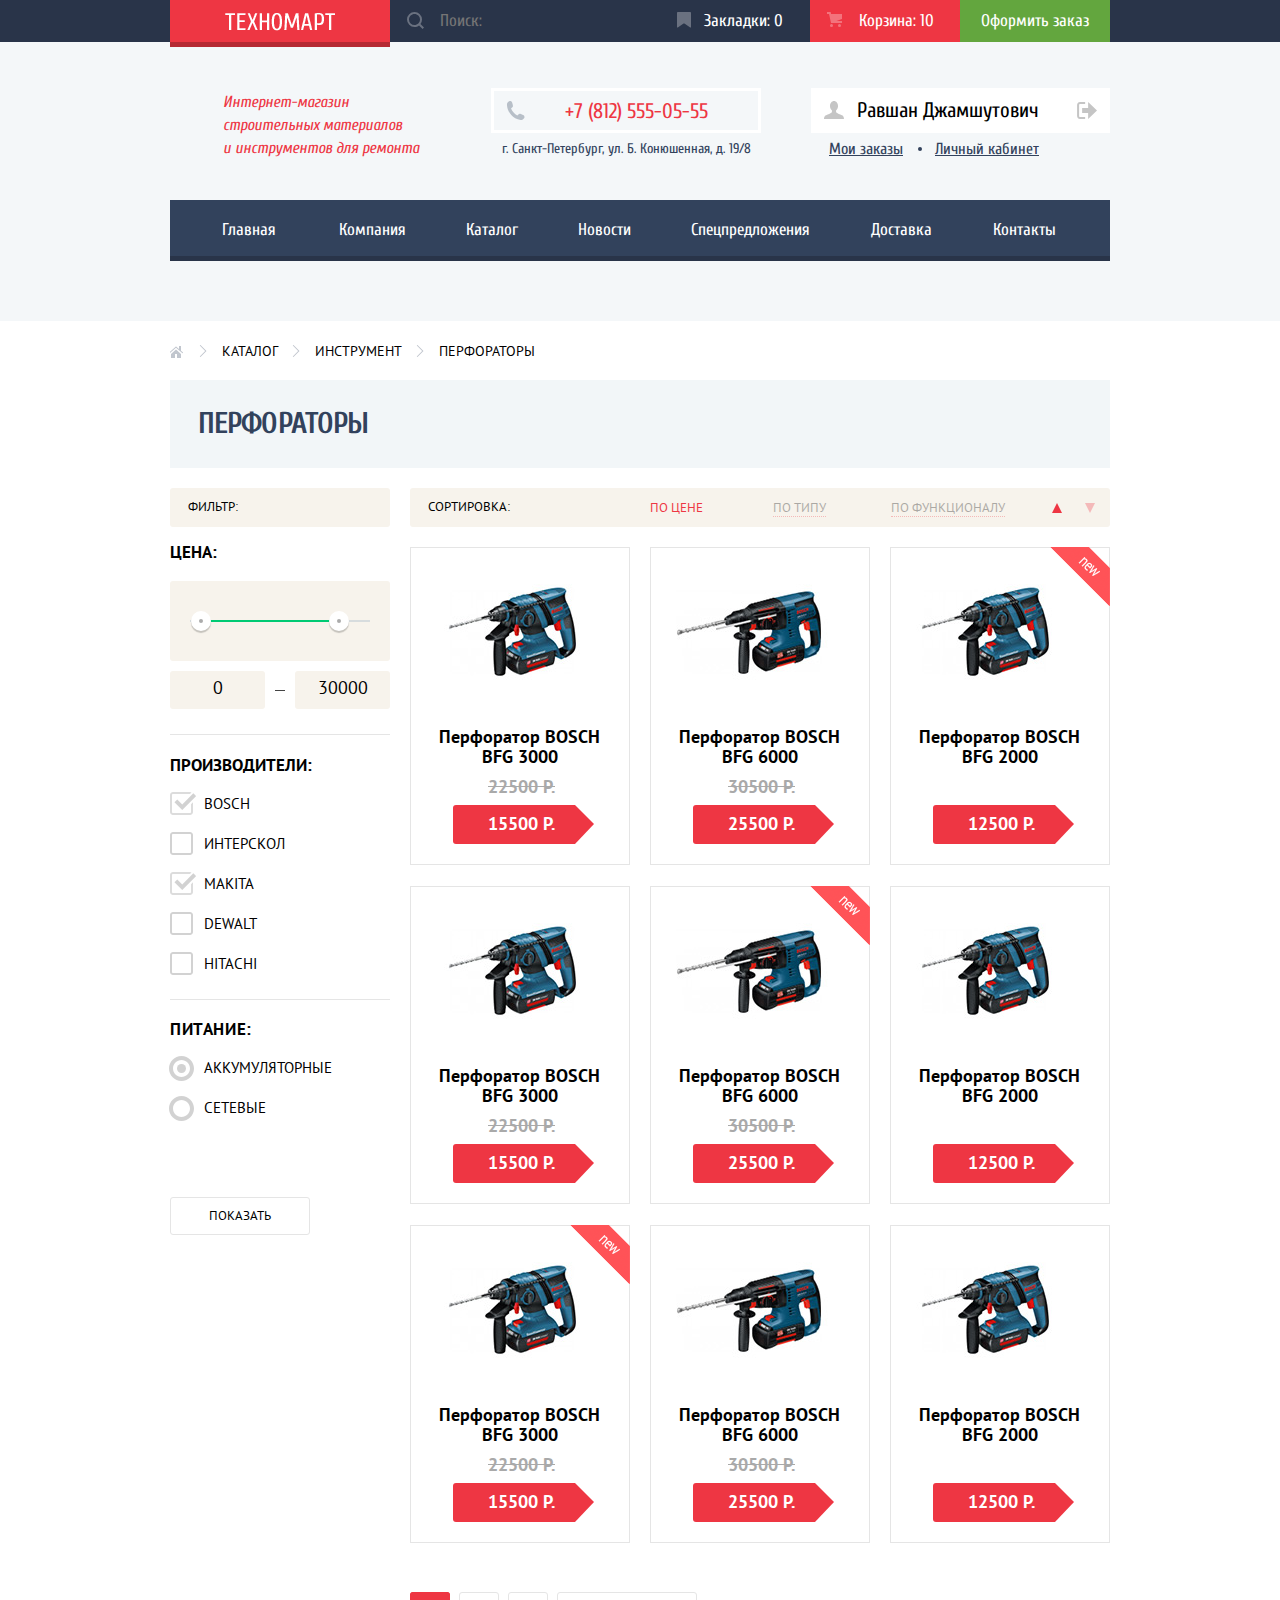
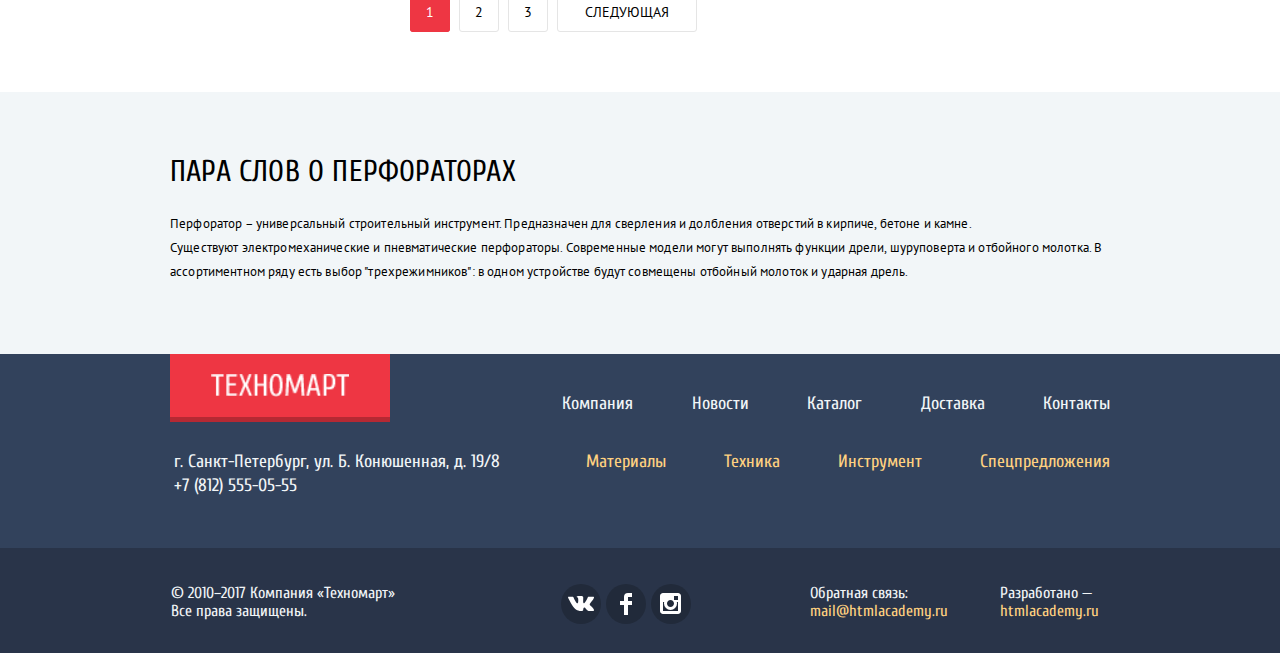
==== commit 53613427: "Исправлены все ошибки первой проверки, осталось минимизироват дж.скрипт" ====
--- a/catalog.html
+++ b/catalog.html
@@ -6,7 +6,7 @@
     <link href="https://fonts.googleapis.com/css?family=Cuprum:400,400i,700,700i&amp;subset=cyrillic" rel="stylesheet">
     <link href="https://fonts.googleapis.com/css?family=PT+Sans:400,400i,700,700i&amp;subset=cyrillic" rel="stylesheet">
     <link rel="stylesheet" href="css/normalize.min.css">
-    <link rel="stylesheet" href="css/stylesheet.css">
+    <link rel="stylesheet" href="css/stylesheet.min.css">
   </head>
   <body class="inner-page">
     <h1 class="visually-hidden">Техномарт - интернет-магазин стоительных материалов и инструментов для ремонта</h1>
@@ -331,9 +331,7 @@
         <div class="container">
           <h2 class="about-product-title">Пара слов о перфораторах</h2>
           <p class="about-product-p">
-            Перфоратор &#8211; универсальный строительный инструмент. Предназначен для сверления и долбления отверстий в кирпиче, бетоне и камне.
-          </p>
-          <p class="about-product-p">
+            Перфоратор &#8211; универсальный строительный инструмент. Предназначен для сверления и долбления отверстий в кирпиче, бетоне и камне.<br>
             Существуют электромеханические и пневматические перфораторы. Современные модели могут выполнять функции дрели, шуруповерта и отбойного молотка. В ассортиментном ряду есть выбор "трехрежимников": в одном устройстве будут совмещены отбойный молоток и ударная дрель.
           </p>
         </div>
--- a/css/stylesheet.min.css
+++ b/css/stylesheet.min.css
@@ -0,0 +1 @@
+@-webkit-keyframes _animationPopup{0%{-webkit-transform:scale(0);transform:scale(0);opacity:0}65%{opacity:1}80%{-webkit-transform:scale(1.15);transform:scale(1.15)}90%{-webkit-transform:scale(0.90);transform:scale(0.90)}to{-webkit-transform:scale(1);transform:scale(1)}}@keyframes _animationPopup{0%{-webkit-transform:scale(0);transform:scale(0);opacity:0}65%{opacity:1}80%{-webkit-transform:scale(1.15);transform:scale(1.15)}90%{-webkit-transform:scale(0.90);transform:scale(0.90)}to{-webkit-transform:scale(1);transform:scale(1)}}@-webkit-keyframes shake{0%,100%{-webkit-transform:translateX(0);transform:translateX(0)}10%,30%,50%,70%,90%{-webkit-transform:translateX(-10px);transform:translateX(-10px)}20%,40%,60%,80%{-webkit-transform:translateX(10px);transform:translateX(10px)}}@keyframes shake{0%,100%{-webkit-transform:translateX(0);transform:translateX(0)}10%,30%,50%,70%,90%{-webkit-transform:translateX(-10px);transform:translateX(-10px)}20%,40%,60%,80%{-webkit-transform:translateX(10px);transform:translateX(10px)}}body{margin:0;padding:0;min-width:960px}a{text-decoration:none}.button{display:inline-block;font-family:'Cuprum',Arial,sans-serif;font-size:14px;line-height:17.5px;text-align:center;vertical-align:middle;text-transform:uppercase;color:#fff}.button:hover,.button:focus{background-color:#ca2c37}.button:active{background-color:#ba2732}.visually-hidden{position:absolute;width:1px;height:1px;margin:-1px;padding:0;border:0;white-space:nowrap;-webkit-clip-path:inset(100%);clip-path:inset(100%);clip:rect(0 0 0 0);overflow:hidden}.container{width:960px;margin:0 auto;padding:0 10px;-webkit-box-sizing:border-box;box-sizing:border-box}.main-header{padding-bottom:60px;background-color:#f4f7f9}.main-page .main-header{margin-bottom:59px}.inner-page .main-header{margin-bottom:22px}.main-header-panel{font-family:'Cuprum',Arial,sans-serif;font-size:17px;line-height:18px;color:#fff;background-color:#293449;margin-bottom:46px;display:-webkit-box;display:-ms-flexbox;display:flex;-ms-flex-wrap:wrap;flex-wrap:wrap}.main-header-wrapper{width:100%;background-color:#293449}.search-input,.main-header-panel-bookmarks,.main-header-panel-bookmarks-num,.main-header-panel-basket,.main-header-panel-makeorder{color:#fff;background-color:#293449}.main-header-panel-basket-num{background-color:inherit}.search-form{-webkit-box-flex:1;-ms-flex-positive:1;flex-grow:1;display:-webkit-box;display:-ms-flexbox;display:flex;-webkit-box-orient:horizontal;-webkit-box-direction:reverse;-ms-flex-direction:row-reverse;flex-direction:row-reverse;-webkit-box-align:stretch;-ms-flex-align:stretch;align-items:stretch}.search-input{border:0;-webkit-box-flex:1;-ms-flex-positive:1;flex-grow:1;outline:none}.search-label{padding:12px 14px 0 17px}.icon-search{opacity:.3;fill:#fff;background-color:transparent}.search-input::-webkit-input-placeholder{fill:#fff;opacity:1}.search-input:-ms-input-placeholder{fill:#fff;opacity:1}.search-input::-ms-input-placeholder{fill:#fff;opacity:1}.search-input::placeholder{fill:#fff;opacity:1}.search-input:hover,.search-input:hover ~ .search-label{color:#fff;background-color:#212a3a}.search-input:hover ~ .search-label .icon-search{opacity:1;background-color:transparent}.search-input:focus{color:#000;background-color:#fff}.search-input:focus ~ .search-label{background-color:#fff}.search-input:focus ~ .search-label .icon-search{opacity:1;fill:#ee3643}.search-input:active ~ .search-label .icon-search{opacity:.5;background-color:transparent}.main-logo,.bookmarks-no-empty{color:#fff;background-color:#ee3643}.main-header-panel-bookmarks,.main-header-panel-basket,.main-header-panel-makeorder{-webkit-box-sizing:border-box;box-sizing:border-box;padding:12px 0;width:150px}.main-header-panel-makeorder{text-align:center}.main-header-panel-bookmarks{position:relative;padding-left:44px}.main-header-panel-bookmarks::before{content:"";position:absolute;left:17px;top:12px;width:14px;height:17px;opacity:.3;background-image:url(../img/icon-bookmark.svg);background-repeat:no-repeat;background-position:0 0}.main-header-panel-basket{position:relative;padding-left:49px}.main-header-panel-basket::before{content:"";position:absolute;left:17px;top:12px;width:15px;height:15px;opacity:.3;background-image:url(../img/icon-cart.svg);background-repeat:no-repeat;background-position:0 0}.main-header-panel-bookmarks:hover::before,.main-header-panel-bookmarks:focus::before,.main-header-panel-basket:hover::before,.main-header-panel-basket:focus::before{content:"";opacity:1}.main-header-panel-bookmarks:active::before,.main-header-panel-basket:active::before{content:"";opacity:.5}.main-logo{margin-bottom:-5px;padding:13px 0 11px;width:220px;text-align:center;-webkit-box-shadow:inset 0 -5px rgba(0,0,0,0.24);box-shadow:inset 0 -5px rgba(0,0,0,0.24)}.logo-footer{margin-right:auto;padding:20px 0 18px;-webkit-box-shadow:inset 0 -5px rgba(0,0,0,0.24);box-shadow:inset 0 -5px rgba(0,0,0,0.24)}.main-logo:hover,.main-logo:focus{color:#fff;background-color:#ca2c37}.main-logo:active{color:#fff;background-color:#ba2732}.search-input:hover,.main-header-panel-bookmarks:hover,.main-header-panel-bookmarks:focus,.main-header-panel-basket:hover,.main-header-panel-basket:focus{color:#fff;background-color:#212a3a}.search-input:focus{color:#000;background-color:#fff}.main-header-panel-bookmarks:active,.main-header-panel-basket:active{color:rgba(255,255,255,0.6);background-color:#161d29}.main-header-panel-makeorder{color:#fff;background-color:#63a63e}.main-header-panel-makeorder:hover,.main-header-panel-makeorder:focus{color:#fff;background-color:#5fbb2d}.main-header-panel-makeorder:active{color:rgba(255,255,255,0.5);background-color:#518534}.main-header-middle{font-family:'Cuprum',Arial,sans-serif;font-size:21px;line-height:21px;color:#000;background-color:#f4f7f9;display:-webkit-box;display:-ms-flexbox;display:flex;-ms-flex-wrap:wrap;flex-wrap:wrap;-webkit-box-pack:end;-ms-flex-pack:end;justify-content:flex-end;margin-bottom:39px}.main-header-middle-descriptoin{margin:0;padding:0;padding-top:3px;width:200px;font-family:inherit;font-size:16px;font-style:italic;line-height:23px;color:#ee3643}.main-header-middle-info{margin-left:68px;width:270px;display:-webkit-box;display:-ms-flexbox;display:flex;-webkit-box-orient:vertical;-webkit-box-direction:normal;-ms-flex-direction:column;flex-direction:column;-webkit-box-pack:justify;-ms-flex-pack:justify;justify-content:space-between}.main-header-middle-tel{margin:0;margin-bottom:4px;padding:10px 0 8px 71px;font:inherit;color:#ee3643;border:3px solid #fff;background-image:url(../img/icon-phone.svg);background-repeat:no-repeat;background-position:12px 10px}.main-header-middle-address{margin:0;padding:0;font-family:inherit;font-size:14px;line-height:24px;text-align:center;color:#32425c}.user-navigation,.site-navigation{list-style:none;margin:0;padding:0}.user-navigation-login{margin:0;margin-left:50px;padding:0;width:299px;list-style:none;display:-webkit-box;display:-ms-flexbox;display:flex;-ms-flex-wrap:wrap;flex-wrap:wrap}.user-general-panel{display:-webkit-box;display:-ms-flexbox;display:flex;-ms-flex-wrap:nowrap;flex-wrap:nowrap;-webkit-box-pack:justify;-ms-flex-pack:justify;justify-content:space-between;width:100%;height:45px;margin-bottom:1px;background-color:#fff}.user-navigation-login .user-navigation-item:nth-child(2){margin-left:18px;margin-right:32px}.user-navigation-login .user-navigation-item:nth-child(3){white-space:nowrap;position:relative}.user-navigation-login .user-navigation-item:nth-child(3)::before{content:"";position:absolute;top:10px;left:-17px;width:4px;height:4px;background-color:#32425c;border-radius:50%}.user-navigation-login .user-navigation-orders,.user-navigation-login .user-navigation-privatearea{text-decoration:underline}.user-navigation{margin-left:69px;width:281px;color:#000;display:-webkit-box;display:-ms-flexbox;display:flex;-ms-flex-wrap:wrap;flex-wrap:wrap;-webkit-box-pack:justify;-ms-flex-pack:justify;justify-content:space-between}.user-navigation-item{color:#32425c}.user-navigation-login-link,.user-navigation-registration-link,.user-navigation-profile-link{font:inherit;text-transform:none;color:#000;background-color:#fff}.user-navigation-login-link{position:relative;padding:12px 26px 13px 47px}.icon-login{position:absolute;width:20px;height:20px;top:13px;left:14px;fill:#c5c5c5}.user-navigation-registration-link{padding:12px 24px 13px}.user-navigation-profile-link{position:relative;padding:12px 26px 5px 46px}.user-navigation-logout-link{-webkit-box-flex:1;-ms-flex-positive:1;flex-grow:1}.icon-user{position:absolute;top:13px;left:13px;fill:#c5c5c5}.icon-logout{margin-top:14px;margin-left:11px;fill:#c5c5c5}.user-navigation-logout-link:hover .icon-logout,.user-navigation-logout-link:focus .icon-logout,.user-navigation-profile-link:hover .icon-user,.user-navigation-profile-link:focus .icon-user{fill:#32425c}.user-navigation-profile-link:active,.user-navigation-logout-link:active{opacity:.3}.user-navigation-orders,.user-navigation-privatearea{font-family:'Cuprum',Arial,sans-serif;font-size:16px;line-height:18px;color:#32425c}.user-navigation-orders:hover,.user-navigation-orders:focus,.user-navigation-privatearea:hover,.user-navigation-privatearea:focus{color:#ee3643}.user-navigation-orders:active,.user-navigation-privatearea:active{opacity:.3}.user-navigation-login-link:hover,.user-navigation-login-link:focus,.user-navigation-registration-link:hover,.user-navigation-registration-link:focus{color:#ee3643;background-color:#fff}.user-navigation-login-link:hover .icon-login,.user-navigation-login-link:focus .icon-login{fill:#32425c}.user-navigation-login-link:active,.user-navigation-registration-link:active{color:rgba(0,0,0,0.3);background-color:#fff}.site-navigation{font-family:inherit;font-size:17px;line-height:17px;color:#fff;background-color:#32425c;display:-webkit-box;display:-ms-flexbox;display:flex;-ms-flex-wrap:wrap;flex-wrap:wrap}.site-navigation .site-navigation-link{display:block;padding-top:21px;padding-bottom:23px;text-align:center;font-family:'Cuprum',Arial,sans-serif;font-size:17px;line-height:17px;color:#fff;-webkit-box-shadow:inset 0 -5px 0 0 #293449;box-shadow:inset 0 -5px 0 0 #293449}.site-navigation-item{-webkit-box-flex:1;-ms-flex-positive:1;flex-grow:1}.site-navigation-item:first-child .site-navigation-link{padding-left:52px;padding-right:33px}.site-navigation-item:nth-child(2) .site-navigation-link{padding-left:30px;padding-right:30px}.site-navigation-item:nth-child(3) .site-navigation-link{padding-left:30px;padding-right:30px}.site-navigation-item:nth-child(4) .site-navigation-link{padding-left:30px;padding-right:30px}.site-navigation-item:nth-child(5) .site-navigation-link{padding-left:29px;padding-right:30px}.site-navigation-item:nth-child(6) .site-navigation-link{padding-left:31px;padding-right:31px}.site-navigation-item:nth-child(7) .site-navigation-link{padding-left:30px;padding-right:54px}.site-navigation-link:hover,.site-navigation-link:focus{background-color:#293449}.site-navigation-link:active{color:rgba(255,255,255,0.5);background-color:#1d2739}.breadcrumps{list-style:none;margin:0;margin-bottom:19px;padding:0;font-family:'PT Sans',Arial,sans-serif;font-size:14px;line-height:17.5px;text-transform:uppercase;color:#000;background-color:#fff;display:-webkit-box;display:-ms-flexbox;display:flex;-ms-flex-wrap:wrap;flex-wrap:wrap;-webkit-box-align:start;-ms-flex-align:start;align-items:flex-start}.breadcrumps-link{color:inherit;margin-right:16px}.breadcrumps-item:first-child .breadcrumps-link{display:inline-block;width:15px;text-indent:-2000px;vertical-align:middle;background-image:url(../img/icon-home.svg);background-repeat:no-repeat;background-position:-2px 2px}.breadcrumps-item:not(:first-child){position:relative}.breadcrumps-item:not(:first-child)::before{content:"";position:absolute;top:2px;left:-23px;width:8px;height:12px;background-image:url(../img/icon-right-small.svg);background-repeat:no-repeat;background-position:50% 50%}.breadcrumps-item:not(:last-child){margin-right:21px}.promo-block{display:-webkit-box;display:-ms-flexbox;display:flex;-ms-flex-wrap:wrap;flex-wrap:wrap;-webkit-box-align:start;-ms-flex-align:start;align-items:flex-start;margin-bottom:35px}.promo-list,.promo-slider-list,.promo-offers-list{list-style:none;margin:0;padding:0;font-family:'Cuprum',Arial,sans-serif;font-size:14px;line-height:17.5px;color:#fff}.promo-list{width:620px;margin-right:20px;display:-webkit-box;display:-ms-flexbox;display:flex;-ms-flex-wrap:wrap;flex-wrap:wrap}.promo-item{position:relative;-webkit-box-flex:1;-ms-flex-positive:1;flex-grow:1;margin-bottom:20px}.promo-item .flag{position:absolute;width:60px;height:59px;text-indent:-1000px;top:0;right:0;overflow:hidden;z-index:3}.flag-new{background-image:url(../img/new-flag.png);background-repeat:no-repeat;background-position:0 0}.promo-item:first-child{margin-right:20px}.promo-offers-list{-webkit-box-flex:1;-ms-flex-positive:1;flex-grow:1}.promo-list .promo-item-title,.promo-offers-list .promo-item-title{font-family:inherit;font-weight:700;font-size:24px;line-height:30px}.promo-list .promo-item-title{margin:20px 0 13px 22px}.promo-offers-list .promo-item-title{margin:19px 0 13px 22px}.promo-slider-list{width:620px}.promo-slider-list .promo-slider-header{font-family:inherit;font-weight:700;font-size:36px;line-height:36px;margin:22px 0 0 24px;text-transform:uppercase}.promo-slider-list .promo-slider-p{font-family:inherit;font-size:18px;line-height:24px;margin:2px 0 0 25px}.promo-slider-item{position:relative}.promo-slider-item:not(:first-child){display:none}.promo-slider-picture{position:absolute;top:-23px;left:0;z-index:-1}.btn-promo{width:135px;border-radius:3px;margin-left:25px;margin-bottom:22px;padding-top:10px;padding-bottom:10px;background-color:rgba(0,0,0,0.1)}.btn-promo:hover,.btn-promo:focus{opacity:.2}.btn-promo:active{opacity:.3}.promo-offers-list .btn-promo{margin-left:22px;margin-bottom:21px;padding-top:10px;padding-bottom:10px}.promo-slider-btn-open{display:inline-block;-webkit-box-sizing:border-box;box-sizing:border-box;padding-top:10px;padding-bottom:10px;padding-left:4px;width:195px;border-radius:3px;vertical-align:middle;position:absolute;top:183px;left:25px;background-color:#ee3643}.promo-slider-btnleft,.promo-slider-btnright{position:absolute;display:block;top:113px;width:22px;height:40px;background-repeat:no-repeat;background-position:0 0}.promo-slider-btnleft{background-image:url(../img/icon-left.svg);left:25px}.promo-slider-btnright{background-image:url(../img/icon-right.svg);right:20px}.slider-indicator-list{list-style:none;position:absolute;top:219px;left:255px;display:-webkit-box;display:-ms-flexbox;display:flex}.slider-radio{position:relative;margin-right:10px;width:10px;height:10px;border-radius:50%;background-color:#fff}.slider-radio::before{content:"";position:absolute;display:none;top:2px;left:2px;width:6px;height:6px;border-radius:50%;background-color:#ee3643}.slider-radio-current::before{display:block}.promo-list .promo-item:first-child{background-color:#ffbf47;background-image:url(../img/icon-1.svg);background-repeat:no-repeat;background-position:212px 30px;background-size:46px 66px}.promo-list .promo-item:nth-child(2){background-color:#3bbce3;background-image:url(../img/icon-2.svg);background-repeat:no-repeat;background-position:197px 30px;background-size:75px 66px}.promo-list .promo-item:last-child{margin-top:1px}.promo-offers-item{margin:0;margin-bottom:20px;padding:0;border:1px solid transparent}.promo-offers-list .promo-offers-item:first-child{background-color:#dc91d8;background-image:url(../img/icon-3.svg);background-repeat:no-repeat;background-position:190px 22px;background-size:78px 78px}.promo-offers-list .promo-offers-item:nth-child(2){background-color:#8ed78f;background-image:url(../img/icon-4.svg);background-repeat:no-repeat;background-position:191px 24px;background-size:67px 72px}.promo-offers-list .promo-offers-item:last-child{background-color:#ffc047;background-image:url(../img/icon-5.svg);background-repeat:no-repeat;background-position:190px 28px;background-size:78px 66px}.caption-of-caticory{font-family:'Cuprum',Arial,sans-serif;font-size:30px;line-height:30px;font-weight:400;text-transform:uppercase;color:#32425c;background-color:#f9f5f0;margin:0;margin-bottom:20px;display:-webkit-box;display:-ms-flexbox;display:flex;-webkit-box-pack:justify;-ms-flex-pack:justify;justify-content:space-between;-webkit-box-align:center;-ms-flex-align:center;align-items:center}.caption-of-category-populargoods{margin-left:28px;margin-top:30px;margin-bottom:29px}.caption-of-category-manufacturers{margin-left:24px;margin-top:29px;margin-bottom:29px}.caption-of-category-btn{display:inline-block;min-width:243px;margin-top:-2px;margin-right:24px;border-radius:3px;font-family:inherit;font-size:14px;line-height:17.5px;font-weight:inherit;vertical-align:middle;color:#fff;background-color:#ee3643}.goods-btn{padding:11px 5px 10px}.manufacturers-btn{padding:10px 5px 11px}.catalog-caption-category{font-family:'Cuprum',Arial,sans-serif;font-size:30px;line-height:30px;letter-spacing:-.9px;text-transform:uppercase;margin:0;margin-bottom:20px;padding:29px 0 29px 28px;color:#32425c;background-color:#f2f6f8}.сatalog{width:700px}.goods-list{list-style:none;margin:0;margin-bottom:1px;padding:0;min-height:339px;display:-webkit-box;display:-ms-flexbox;display:flex;-ms-flex-wrap:wrap;flex-wrap:wrap}.inner-page .goods-list{margin-bottom:40px}.goods-item{margin-right:20px;margin-bottom:23px;width:220px}.inner-page .goods-item:nth-child(3n){margin-right:0}.main-page .goods-item:nth-child(4n){margin-right:0}.goods-item-card{position:relative;display:-webkit-box;display:-ms-flexbox;display:flex;-webkit-box-orient:vertical;-webkit-box-direction:normal;-ms-flex-direction:column;flex-direction:column;text-align:center;font-family:"PT Sans",Arial,sans-serif;font-size:18px;line-height:20px;font-weight:700;height:100%;border:1px solid #e5e5e5;color:#000;background-color:#fff}.goods-item-card .flag{position:absolute;width:60px;height:59px;text-indent:-1000px;top:-1px;right:-1px;overflow:hidden;z-index:3}.goods-item-action-bottons{display:none;position:absolute;top:-12px;left:0;width:218px;height:88px;padding:40px 0;background-color:rgba(255,255,255,1);z-index:1}.goods-item-picture{max-width:100%;margin-top:4px;margin-bottom:35px;margin-left:1px;-webkit-box-ordinal-group:0;-ms-flex-order:-1;order:-1}.goods-item-card .goods-item-title{font-family:'PT Sans',Arial,sans-serif;font-size:18px;line-height:20px;font-weight:700;color:#000;min-height:40px;margin:0 20px 15px 19px}.goods-item-price-old{font-family:inherit;font-size:17.5px;line-height:17.5px;font-weight:inherit;margin-top:-4px;margin-bottom:8px;margin-left:3px;text-transform:uppercase;text-decoration:line-through;text-align:center;color:#a9a9a9}.goods-item-price-current{font-family:inherit;font-size:17.5px;line-height:17.5px;font-weight:inherit;position:relative;margin-top:auto;margin-bottom:20px;margin-left:42px;padding:10px 0 11px;width:137px;text-transform:uppercase;text-align:center;color:#fff;background-color:#ee3643;border-top-left-radius:3px;border-bottom-left-radius:3px}.goods-item-price-current::after{content:"";position:absolute;top:0;left:122px;border:19px solid #ee3643;border-right:transparent;border-top-color:#fff;border-bottom-color:#fff;border-bottom-width:20px}.goods-item-card:hover,.goods-item-card:focus{-webkit-box-shadow:0 10px 25px rgba(41,52,73,0.5);box-shadow:0 10px 25px rgba(41,52,73,0.5)}.goods-item-card:hover .goods-item-action-bottons,.goods-item-card:focus .goods-item-action-bottons{display:block}.goods-item-btn-buy,.goods-item-btn-inbookmarks{display:block;width:135px;-webkit-box-sizing:border-box;box-sizing:border-box;margin:0 auto;margin-bottom:7px;padding:9px 0 10px}.goods-item-btn-buy{font-family:"Cuprum",Arial,sans-serif;font-size:14px;line-height:18px;color:#fff;border-radius:3px;background-color:#63a63e;-webkit-box-shadow:inset 0 -3px 0 0 #367315;box-shadow:inset 0 -3px 0 0 #367315}.goods-item-btn-buy:hover,.goods-item-btn-buy:focus{background-color:#5fbb2d;-webkit-box-shadow:inset 0 -3px 0 0 #367315;box-shadow:inset 0 -3px 0 0 #367315}.goods-item-btn-buy:active{background-color:#518534}.goods-item-btn-inbookmarks{font-family:"Cuprum",Arial,sans-serif;font-size:14px;line-height:18px;color:#32425c;border-radius:3px;background-color:#fff;-webkit-box-shadow:inset 0 0 0 2px #63a63e;box-shadow:inset 0 0 0 2px #63a63e}.goods-item-btn-inbookmarks:hover,.goods-item-btn-inbookmarks:focus{-webkit-box-shadow:inset 0 0 0 2px #32425c;box-shadow:inset 0 0 0 2px #32425c;background-color:#fff}.goods-item-btn-inbookmarks:active{opacity:.3;-webkit-box-shadow:inset 0 0 0 2px #32425c;box-shadow:inset 0 0 0 2px #32425c;background-color:#fff}.catalog-columns{display:-webkit-box;display:-ms-flexbox;display:flex;-ms-flex-wrap:wrap;flex-wrap:wrap;-webkit-box-pack:justify;-ms-flex-pack:justify;justify-content:space-between}.manufacturers-list{list-style:none;margin:0;margin-bottom:65px;padding:0;display:-webkit-box;display:-ms-flexbox;display:flex;-ms-flex-wrap:wrap;flex-wrap:wrap;-webkit-box-pack:start;-ms-flex-pack:start;justify-content:flex-start;min-height:310px}.manufacturers-item{width:220px;min-height:145px;margin-right:20px;margin-bottom:20px}.manufacturers-item:nth-child(4n){margin-right:0}.manufacturers-item:nth-child(5) .manufacturers-link,.manufacturers-item:nth-child(7) .manufacturers-link,.manufacturers-item:nth-child(8) .manufacturers-link{padding-left:7px}.manufacturers-link{display:-webkit-box;display:-ms-flexbox;display:flex;-webkit-box-sizing:border-box;box-sizing:border-box;-webkit-box-pack:center;-ms-flex-pack:center;justify-content:center;-webkit-box-align:center;-ms-flex-align:center;align-items:center;width:218px;height:100%;text-align:center;background-color:#fff;border:1px solid #eaeaea}.manufacturers-link:hover,.manufacturers-link:focus{background-color:#fff;-webkit-box-shadow:0 10px 25px 0 rgba(41,52,73,0.5);box-shadow:0 10px 25px 0 rgba(41,52,73,0.5)}.manufacturers-link:active{background-color:#fff;-webkit-box-shadow:0 4px 10px 0 rgba(41,52,73,0.5);box-shadow:0 4px 10px 0 rgba(41,52,73,0.5);opacity:.3}.services-wrapper{width:100%;background-color:#f4f8fa}.services{margin-bottom:54px;margin-left:auto;margin-right:auto;padding-top:40px;width:940px;color:#000;background-color:#f4f8fa}.services-title{font-family:"Cuprum",Arial,sans-serif;font-size:30px;line-height:30px;text-transform:uppercase;letter-spacing:-1px}.service-p{font-family:'PT Sans',Arial,sans-serif;font-size:13px;line-height:24px;letter-spacing:.05px;color:#000;width:400px;margin-bottom:53px}.services-flex{display:-webkit-box;display:-ms-flexbox;display:flex}.service-list{margin-right:80px;position:relative}.service-list::after{position:absolute;content:"";top:-42px;right:0;width:10px;height:280px;background-image:url(../img/vertical-line.png);background-repeat:no-repeat;background-position:0 0}.service-list,.service-sublist{list-style:none;margin-bottom:102px;padding:0}.service-button{width:240px;height:61px;border:0;text-align:left;padding-left:23px;font-family:'Cuprum',Arial,sans-serif;font-size:21px;line-height:30px;font-weight:700;color:#fff;background-color:#32425c}.service-sublist{-webkit-box-flex:1;-ms-flex-positive:1;flex-grow:1;margin:0;margin-top:15px}.sublist-item-title{margin-top:0}.service-sublist-item-p,.service-sublist-item-p1,.service-sublist-item-p2{font-family:'PT Sans',Arial,sans-serif;font-size:13px;line-height:24px;color:#000;margin:0}.service-sublist-item-p{width:375px}.service-sublist-item-p1{width:275px;letter-spacing:.15px}.service-sublist-item-p2{margin-bottom:27px;width:280px}.service-item-current .service-button,.service-button:active{color:#32425c;background-color:#fff}.service-button:hover,.service-button:focus{color:#fff;background-color:#293449}.service-sublist .sublist-item-title{font-family:"Cuprum",Arial,sans-serif;font-size:36px;line-height:36px;text-transform:uppercase;letter-spacing:-.7px;margin-bottom:24px;color:#32425c}.service-sublist-item{min-height:269px}.sublist-item-delivery{background-color:inherit;background-image:url(../img/background-delivery.png);background-repeat:no-repeat;background-position:151px 23px}.sublist-item-warranty{display:none;background-color:inherit;background-image:url(../img/background-warranty.png);background-repeat:no-repeat;background-position:229px 3px}.sublist-item-credit{display:none;background-color:inherit;background-image:url(../img/background-credit.png);background-repeat:no-repeat;background-position:100% 0}.btn-credit{display:inline-block;-webkit-box-sizing:border-box;box-sizing:border-box;padding-top:10px;width:195px;min-height:38px;border-radius:3px;font-family:'Cuprum',Arial,sans-serif;font-size:14px;line-height:17.5px;font-weight:inherit;vertical-align:middle;color:#fff;background-color:#ee3643}.inform-flex{display:-webkit-box;display:-ms-flexbox;display:flex;margin-bottom:73px}.about-us,.contacts{font-family:'PT Sans',Arial,sans-serif;font-size:13px;line-height:24px;color:#000}.about-us{margin-right:100px}.about-us-title,.contacts-title{font-family:'Cuprum',Arial,sans-serif;font-size:30px;line-height:30px;text-transform:uppercase;letter-spacing:-.8px;color:#000}.about-us-p{margin-bottom:25px}.about-us-p + .about-us-p{margin-bottom:21px;width:445px}.company-delivery-list{font-family:'Cuprum',Arial,sans-serif;font-size:18px;line-height:20px;margin-bottom:37px;padding-left:37px;color:#000;list-style:none}.company-delivery-item{position:relative;margin-bottom:20px}.company-delivery-item::before{content:"";position:absolute;top:9px;left:-37px;width:25px;height:2px;background-color:#ee3643}.company-delivery-btn{display:block;width:220px;padding:10px 0;border-radius:3px}.company-delivery-btn,.contacts-btn{background-color:#ee3643}.company-delivery-btn:hover,.company-delivery-btn:focus,.contacts-btn:hover,.contacts-btn:focus{background-color:#ca2c37}.company-delivery-btn:active,.contacts-btn:active{background-color:#ba2732}.contacts-p{margin-bottom:32px;padding-right:80px}.contacts-map-link{display:block;margin-bottom:41px}.contacts-map-picture{display:block}.contacts-btn{display:block;margin:0;padding:10px 0 10px 6px;border-radius:3px}.main-footer{color:#f1f5f7;background-color:#32425c}.footer-top,.footer-middle{font-family:'Cuprum',Arial,sans-serif;font-size:18px;line-height:24px;display:-webkit-box;display:-ms-flexbox;display:flex;-webkit-box-pack:justify;-ms-flex-pack:justify;justify-content:space-between;-webkit-box-align:start;-ms-flex-align:start;align-items:flex-start;margin-bottom:33px}.footer-middle{margin-bottom:50px}.footer-middle-info{margin-right:auto}.footer-middle-p{margin:0;margin-left:4px;padding:0}.footer-top-nav-list,.footer-promo-navigation{list-style:none}.footer-top-nav-list{display:-webkit-box;display:-ms-flexbox;display:flex;-ms-flex-wrap:wrap;flex-wrap:wrap;-webkit-box-pack:justify;-ms-flex-pack:justify;justify-content:space-between;margin:0;margin-top:-4px;padding:0;width:548px}.footer-top-nav-item{margin-top:42px}.footer-top-nav-item:not(:first-child),.footer-promo-item:not(:first-child){margin-left:10px}.footer-site-link{color:#f1f5f7;background-color:#32425c}.footer-site-link:hover,.footer-site-link:focus{-webkit-text-decoration-line:underline;text-decoration-line:underline}.footer-site-link:active{-webkit-text-decoration-line:none;text-decoration-line:none;color:rgba(241,245,247,0.5)}.footer-promo-navigation{display:-webkit-box;display:-ms-flexbox;display:flex;-ms-flex-wrap:wrap;flex-wrap:wrap;-webkit-box-pack:justify;-ms-flex-pack:justify;justify-content:space-between;margin:0;padding:0;width:524px}.footer-promo-link{color:#ffd180;background-color:#32425c}.footer-promo-link:hover,.footer-promo-link:focus{-webkit-text-decoration-line:underline;text-decoration-line:underline}.footer-promo-link:active{color:rgba(255,209,128,0.5)}.footer-bottom{font-family:'Cuprum',Arial,sans-serif;font-size:16px;line-height:18px;padding:32px 0 29px;background-color:#293449}.footer-bottom-wrapper{display:-webkit-box;display:-ms-flexbox;display:flex;-webkit-box-pack:start;-ms-flex-pack:start;justify-content:flex-start;-webkit-box-align:center;-ms-flex-align:center;align-items:center}.social-list{list-style:none;margin:0 auto;padding:0;padding-top:4px;display:-webkit-box;display:-ms-flexbox;display:flex;-ms-flex-wrap:wrap;flex-wrap:wrap}.social-item{margin:0 2.5px}.social-link{display:inline-block;width:40px;height:40px;border-radius:50%;vertical-align:middle;background-color:#212a3a}.social-item:first-child .social-link{background-image:url(../img/icon-vk.svg);background-repeat:no-repeat;background-position:50%}.social-item:nth-child(2) .social-link{background-image:url(../img/icon-fb.svg);background-repeat:no-repeat;background-position:50%}.social-item:last-child .social-link{background-image:url(../img/icon-insta.svg);background-repeat:no-repeat;background-position:50%}.social-link:hover,.social-link:focus,.social-link:active{background-color:#ee3643}.footer-link,.developedby-link{color:#ffd180}.footer-link:hover,.footer-link:focus,.developedby-link:hover,.developedby-link:focus{-webkit-text-decoration-line:underline;text-decoration-line:underline}.footer-link:active,.developedby-link:active{-webkit-text-decoration-line:none;text-decoration-line:none;color:#ee3643}.copyright{margin:0 30px 0 1px;padding:0;width:240px}.feedback,.developedby{margin:0;padding:0}.feedback{margin-right:50px;width:140px}.developedby{width:110px}.filters{font-family:'PT Sans',Arial,sans-serif;font-size:13px;line-height:18px;text-transform:uppercase;width:220px;color:#000;background-color:#fff}.filter-title{margin:0;margin-bottom:10px;padding:10px 0 11px 18px;font:inherit;background-color:#f7f3ec;border-radius:3px}.price-title,.manufacturers-title,.energy-title{font-family:inherit;font-size:17px;line-height:30px;font-weight:700;margin-bottom:14px}.energy-title{letter-spacing:.6px}.range-body{width:100%;height:80px;border-radius:3px;margin-bottom:10px;padding:39px 20px;-webkit-box-sizing:border-box;box-sizing:border-box;background-color:#f7f3ec}.range-scale{width:180px;height:2px;background-color:#d7dcde}.range-scale-current{position:relative;margin-left:10px;width:140px;height:2px;background-color:#00ca74}.range-sliders{position:absolute;top:-9px;width:4px;height:4px;border:8px solid #fff;border-radius:50%;background-color:#ababab;-webkit-box-shadow:0 2px 1px 0 rgba(0,0,0,0.2);box-shadow:0 2px 1px 0 rgba(0,0,0,0.2);cursor:pointer}.range-slider-min{left:-9px}.range-slider-max{right:-9px}.price-input{-webkit-box-sizing:border-box;box-sizing:border-box;padding-top:0;padding-bottom:5px;padding-left:3px;width:95px;height:38px;border:none;border-radius:3px;font-family:'PT Sans',Arial,sans-serif;font-size:17.5px;line-height:17.5px;text-align:center;background-color:#f7f3ec}.decorotive-dash{width:10px;height:1px;background-color:#444}.price-min-max-number{margin:0;display:-webkit-box;display:-ms-flexbox;display:flex;-webkit-box-pack:justify;-ms-flex-pack:justify;justify-content:space-between;-webkit-box-align:center;-ms-flex-align:center;align-items:center}.filter-by-price,.filter-by-manufacturers,.filter-by-energy{margin:0;padding:0;border:none}.filter-by-price{padding-bottom:25px;margin-bottom:15px;border-bottom:1px solid #e5e5e5}.filter-by-manufacturers{padding-bottom:5px;margin-bottom:14px;border-bottom:1px solid #e5e5e5}.filter-by-energy{margin-bottom:59px}.filter-list{font-family:'PT Sans',Arial,sans-serif;font-size:15px;line-height:20px;list-style:none;margin:0;padding:0;padding-left:34px}.filter-item{position:relative;margin-bottom:20px}.filter-checkbox-label,.filter-checkbox-label::before,.filter-label-radio,.filter-label-radio::before{cursor:pointer}.filter-checkbox-label::before{content:"";position:absolute;top:-2px;left:-34px;width:26px;height:23px;background-image:url(../img/checkbox-off.svg);background-repeat:no-repeat;background-position:0 0;opacity:.6}.filter-input-checkbox:checked + .filter-checkbox-label::before{background-image:url(../img/checkbox-on.svg);background-repeat:no-repeat;background-position:0 0;opacity:.6}.filter-label-radio::before{content:"";position:absolute;top:-2px;left:-35px;width:25px;height:25px;background-image:url(../img/radio-off.svg);background-repeat:no-repeat;background-position:0 0;opacity:.6}.filter-input-radio:checked + .filter-label-radio::before{background-image:url(../img/radio-on.svg);background-repeat:no-repeat;background-position:0 0;opacity:.6}.filter-input-checkbox:focus + .filter-checkbox-label::before,.filter-input-radio:focus + .filter-label-radio::before{border-color:#663d15;outline:thin dotted;outline:5px auto -webkit-focus-ring-color;opacity:1}.filter-input-checkbox:checked + .filter-checkbox-label:hover::before,.filter-checkbox-label:hover::before,.filter-input-radio:checked + .filter-label-radio:hover::before,.filter-label-radio:hover::before{opacity:1}.filter-input-checkbox:disabled + .filter-checkbox-label,.filter-input-checkbox:disabled + .filter-checkbox-label::before,.filter-input-radio:disabled + .filter-label-radio,.filter-input-radio:disabled + .filter-label-radio::before{opacity:.4}.btn-show{font:inherit;width:140px;height:38px;color:#000;background-color:#fff;border:1px solid #e5e5e5;border-radius:3px}.btn-show:hover,.btn-show:focus{color:#000;background-color:#fff;border:1px solid #bdc6ca;outline:none}.btn-show:active{color:#000;background-color:#fff;border:1px solid #ee3643;outline:none}.sorting{font-family:'PT Sans',Arial,sans-serif;font-size:13px;line-height:18px;text-transform:uppercase;margin-bottom:20px;width:700px;color:#000;background-color:#f7f3ec;border-radius:3px;display:-webkit-box;display:-ms-flexbox;display:flex;-ms-flex-wrap:wrap;flex-wrap:wrap;-webkit-box-pack:start;-ms-flex-pack:start;justify-content:flex-start;-webkit-box-align:center;-ms-flex-align:center;align-items:center}.sorting-title{font-family:'PT Sans',Arial,sans-serif;font-size:13px;line-height:17.5px;font-weight:400;margin:0;padding:10px 0 11px 18px;font-stretch:condensed}.sorting-list{list-style:none;margin:0;margin-left:auto;padding:0;width:480px;display:-webkit-box;display:-ms-flexbox;display:flex;-webkit-box-pack:start;-ms-flex-pack:start;justify-content:flex-start;-webkit-box-align:center;-ms-flex-align:center;align-items:center}.sorting-item:first-child{margin-left:20px;margin-right:70px}.sorting-item:nth-child(2){margin-right:65px}.sorting-item:nth-child(3){margin-right:47px}.sorting-item:nth-child(4){margin-right:23px}.arrow::before{content:"";display:inline-block;border:10px solid #ee3643;border-left-width:5px;border-right-width:5px;border-left-color:transparent;border-right-color:transparent;vertical-align:middle}.arrow:hover::before,.arrow:focus::before{border-color:#000;border-left-color:transparent;border-right-color:transparent}.arrow:active::before{border-color:#ee3643;border-left-color:transparent;border-right-color:transparent}.sorting-link-arrowup::before{border-top-width:0}.sorting-link-arrodown::before{border-bottom-width:0}.sorting-link{color:inherit;opacity:.3;border-bottom:1px dotted rgba(238,54,67,1)}.sorting-link-arrodown{opacity:.3}.sorting-link-arrodown:hover,.sorting-link-arrodown:hover::before{opacity:1}.sorting-link-current{color:#ee3643;opacity:1;border-bottom:none}.sorting-link:hover,.sorting-link:focus{color:#000;opacity:1;border-bottom:1px solid rgba(238,54,67,1)}.sorting-link:active{color:#ee3643;border-bottom:none}.pagination-list{margin:0;padding:0;list-style:none;font-family:'PT Sans',Arial,sans-serif;font-size:13px;line-height:18px;text-transform:uppercase;color:#000;background-color:#fff;display:-webkit-box;display:-ms-flexbox;display:flex;-ms-flex-wrap:wrap;flex-wrap:wrap}.pagination-link{font-family:'PT Sans',Arial,sans-serif;font-size:14px;line-height:17.5px;margin-right:9px;padding:10px 15px;color:inherit;background-color:inherit;border:1px solid #e5e5e5;border-radius:3px}.pagination-item:last-child .pagination-link{padding:10px 27px}.pagination-link:hover,.pagination-link:focus{border:1px solid #bdc6ca}.pagination-link:active{border:1px solid #ee3643}.pagination-item-current .pagination-link{color:#fff;background-color:#ee3643;border-color:#ee3643}.сatalog{margin-bottom:70px}.about-product{font-family:'PT Sans',Arial,sans-serif;font-size:13px;line-height:24px;padding-top:40px;padding-bottom:70px;color:#000;background-color:#f2f6f8}.about-product-title{font-family:'Cuprum',Arial,sans-serif;font-size:30px;font-weight:400;line-height:30px;text-transform:uppercase;letter-spacing:.2px}.about-product-p{margin:0;padding:0;letter-spacing:.14px}.modal{display:none;position:fixed;z-index:3}.modal-show{display:block}.modal-error{-webkit-animation:shake .6s;animation:shake .6s}.button-close{width:21px;height:21px;border:0;background-color:transparent;background-image:url(../img/icon-close.svg);background-repeat:no-repeat;background-position:50%;cursor:pointer;z-index:3}.modal-fullmap{top:50px;left:50%;margin-left:-460px}.fullmap-form{position:relative;top:9px;right:9px;width:940px;height:446px;-webkit-box-shadow:0 0 16px 8px rgba(47,42,43,0.5);box-shadow:0 0 16px 8px rgba(47,42,43,0.5);-webkit-animation-name:_animationPopup;animation-name:_animationPopup;-webkit-animation-duration:.8s;animation-duration:.8s;-webkit-animation-timing-function:easy-out;animation-timing-function:easy-out}.fullmap-iframe{position:relative;z-index:2;border:none}.fullmap-picture{position:absolute;top:0;left:0;z-index:1}.fullmap-btn-close{position:absolute;top:9px;right:9px}.modal-write-us{top:50px;left:50%;margin:0 auto;margin-left:-310px;font-family:'Cuprum',Arial,sans-serif;font-size:18px;line-height:18px;color:#000}.write-us-form{position:relative;margin:0 auto;padding-top:47px;width:620px;background-color:#fff;border-top:7px solid #ff5357;-webkit-box-shadow:0 20px 40px 0 rgba(0,0,0,0.75);box-shadow:0 20px 40px 0 rgba(0,0,0,0.75);-webkit-animation-name:_animationPopup;animation-name:_animationPopup;-webkit-animation-duration:.8s;animation-duration:.8s}.form-wrapper{display:-webkit-box;display:-ms-flexbox;display:flex;-ms-flex-wrap:wrap;flex-wrap:wrap;-webkit-box-pack:justify;-ms-flex-pack:justify;justify-content:space-between;margin:0 auto;width:460px}.write-us-user,.write-us-email{margin:0;padding:0;width:220px}.write-us-input,.text-of-letter{-webkit-box-sizing:border-box;box-sizing:border-box;font-family:'PT Sans',Arial,sans-serif;font-size:13px;line-height:18px;color:#a9a9a9;margin-top:10px;padding-top:7px;padding-left:14px;padding-bottom:8px;width:100%;border:2px solid #dee3e4;border-radius:3px}.write-us-text{margin:0;margin-top:21px}.text-of-letter{margin-top:9px;margin-bottom:37px}.btn-wrapper{margin:0;padding:38px 80px;background-color:#f4f4f4}.write-us-btn-send{font-family:inherit;font-size:14px;line-height:inherit;color:#fff;background-color:#ee3643;border-radius:3px;border:0;width:100%;height:38px}.write-us-btn-send:hover,.write-us-btn-send:focus{background-color:#ca2c37}.write-us-btn-send:focus{background-color:#ba2732}.write-us-btn-close{position:absolute;top:9px;right:9px}.modal-order-info{top:50px;left:50%;margin-left:-310px;font-family:'Cuprum',Arial,sans-serif;font-size:14px;line-height:17.5px;color:#000;background-color:#fff;-webkit-box-shadow:inset 0 7px 0 0 #e33643,0 20px 40px 0 rgba(41,52,73,0.75);box-shadow:inset 0 7px 0 0 #e33643,0 20px 40px 0 rgba(41,52,73,0.75);-webkit-animation-name:_animationPopup;animation-name:_animationPopup;-webkit-animation-duration:.8s;animation-duration:.8s;-webkit-animation-timing-function:ease-out;animation-timing-function:ease-out}.order-info-form{position:relative;display:-webkit-box;display:-ms-flexbox;display:flex;-webkit-box-orient:vertical;-webkit-box-direction:normal;-ms-flex-direction:column;flex-direction:column;-webkit-box-pack:justify;-ms-flex-pack:justify;justify-content:space-between;width:620px;min-height:282px}.order-info-btn-close{position:absolute;top:16px;right:9px}.order-info-wrapper{margin:0 auto;padding-top:70px;width:460px}.order-info-p{position:relative;margin:0;margin-top:2px;margin-left:100px;padding:0;font-family:inherit;font-size:30px;line-height:30px}.order-info-p::before{content:"";position:absolute;top:-18px;left:-99px;display:inline-block;width:66px;height:66px;vertical-align:middle;background-image:url(../img/checkbox-in-circle.svg);background-repeat:no-repeat;background-position:0 0}.order-info-buttons{margin:0;padding:37px 80px 38px;background-color:#f1f1f1}.order-info-btn-issueorder,.order-info-btn-continue{width:220px;border-radius:3px;padding-top:10px;padding-bottom:10px}.order-info-btn-issueorder{margin-right:16px;font:inherit;background-color:#ee3643}.order-info-btn-issueorder:hoever,.order-info-btn-issueorder:fouces{background-color:#ca2c37}.order-info-btn-issueorder:active{background-color:#ba2732}.order-info-btn-continue{font:inherit;color:#000;background-color:#fff}.order-info-btn-continue:hover,.order-info-btn-continue:focus{opacity:.85;background-color:#fff}
